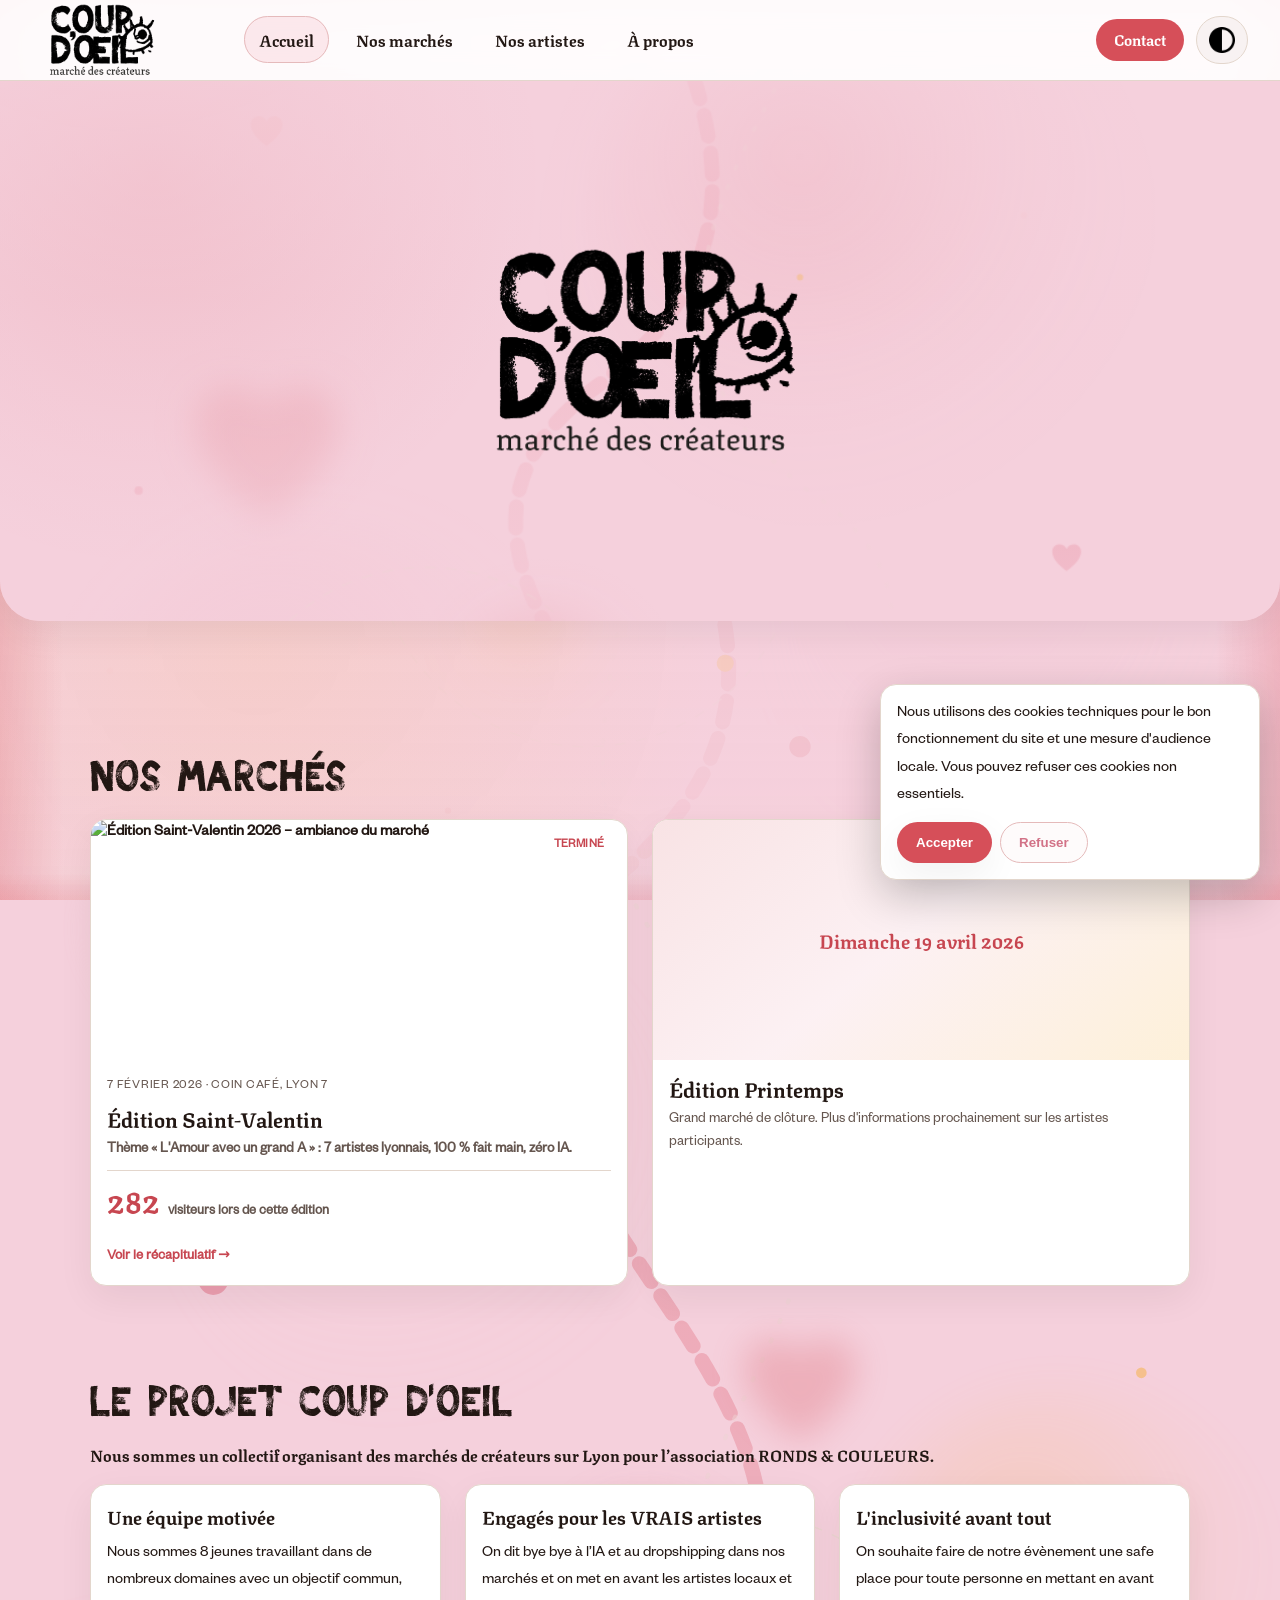
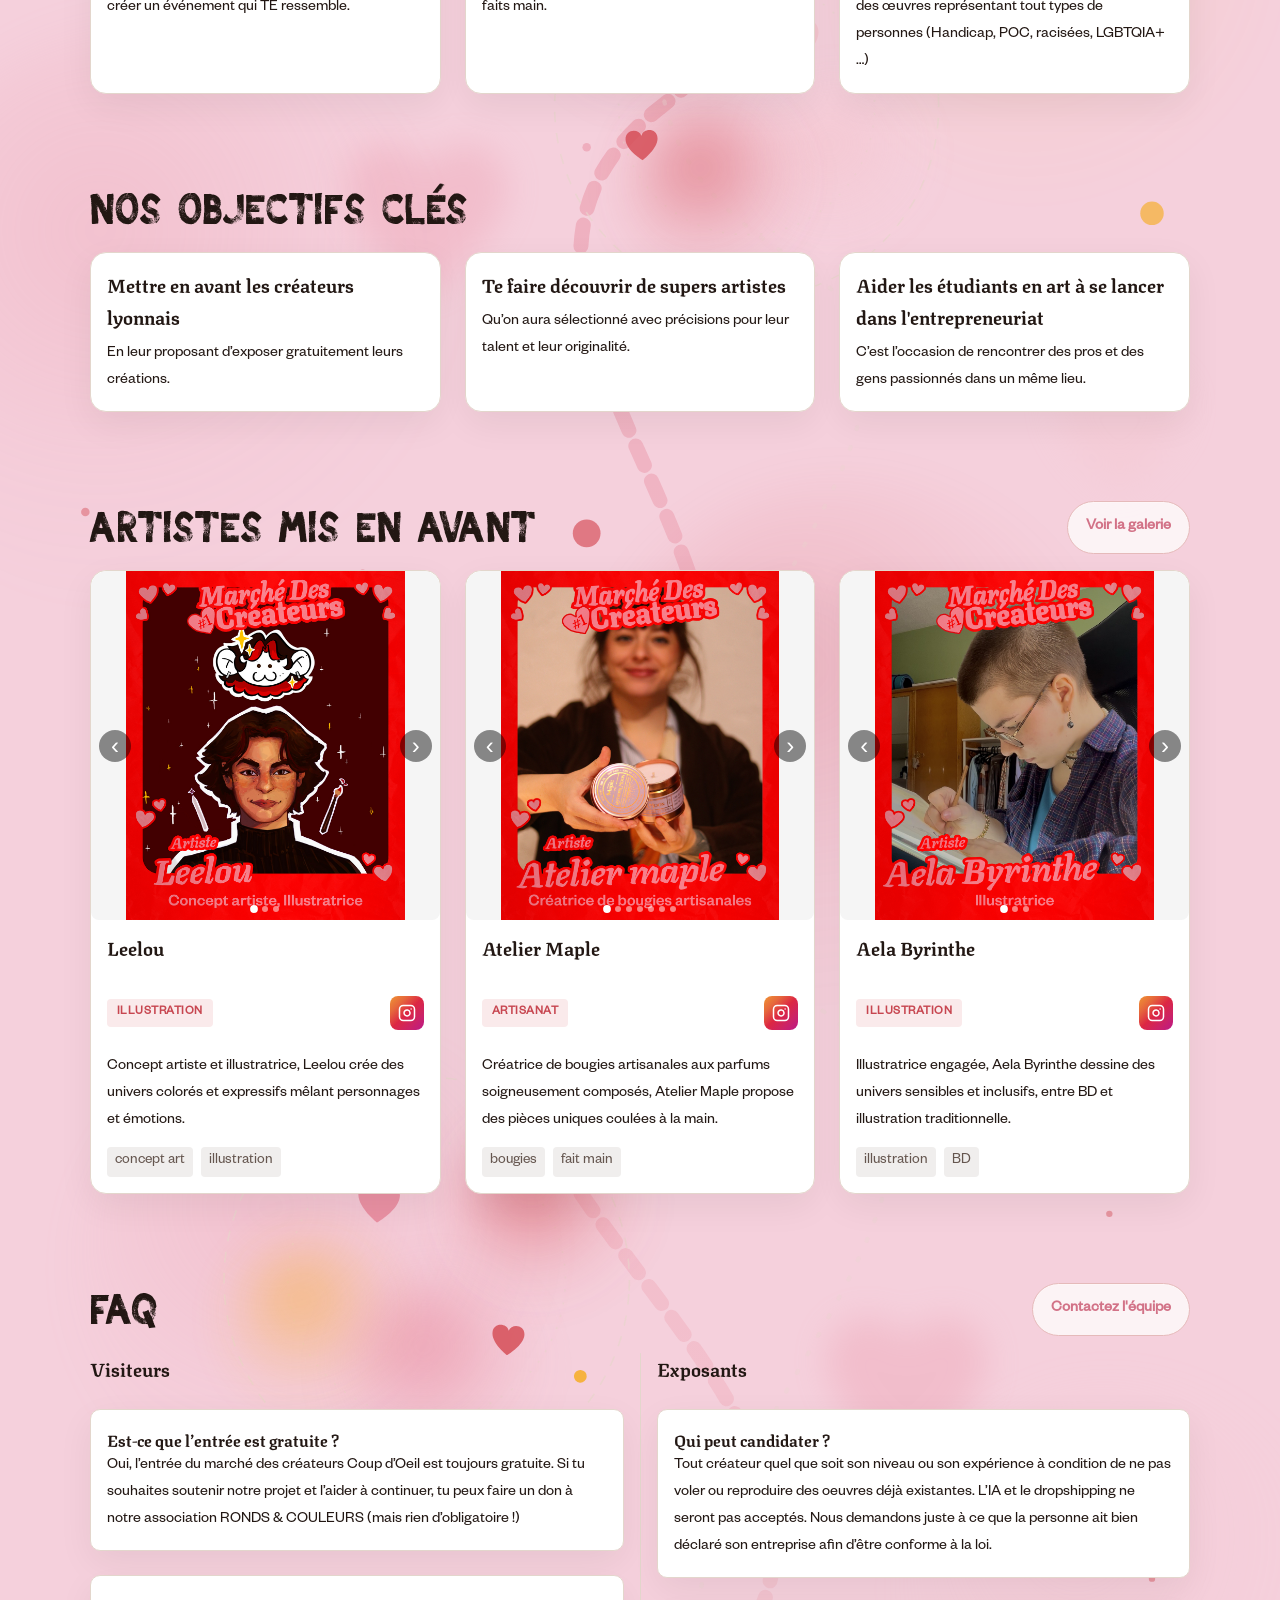
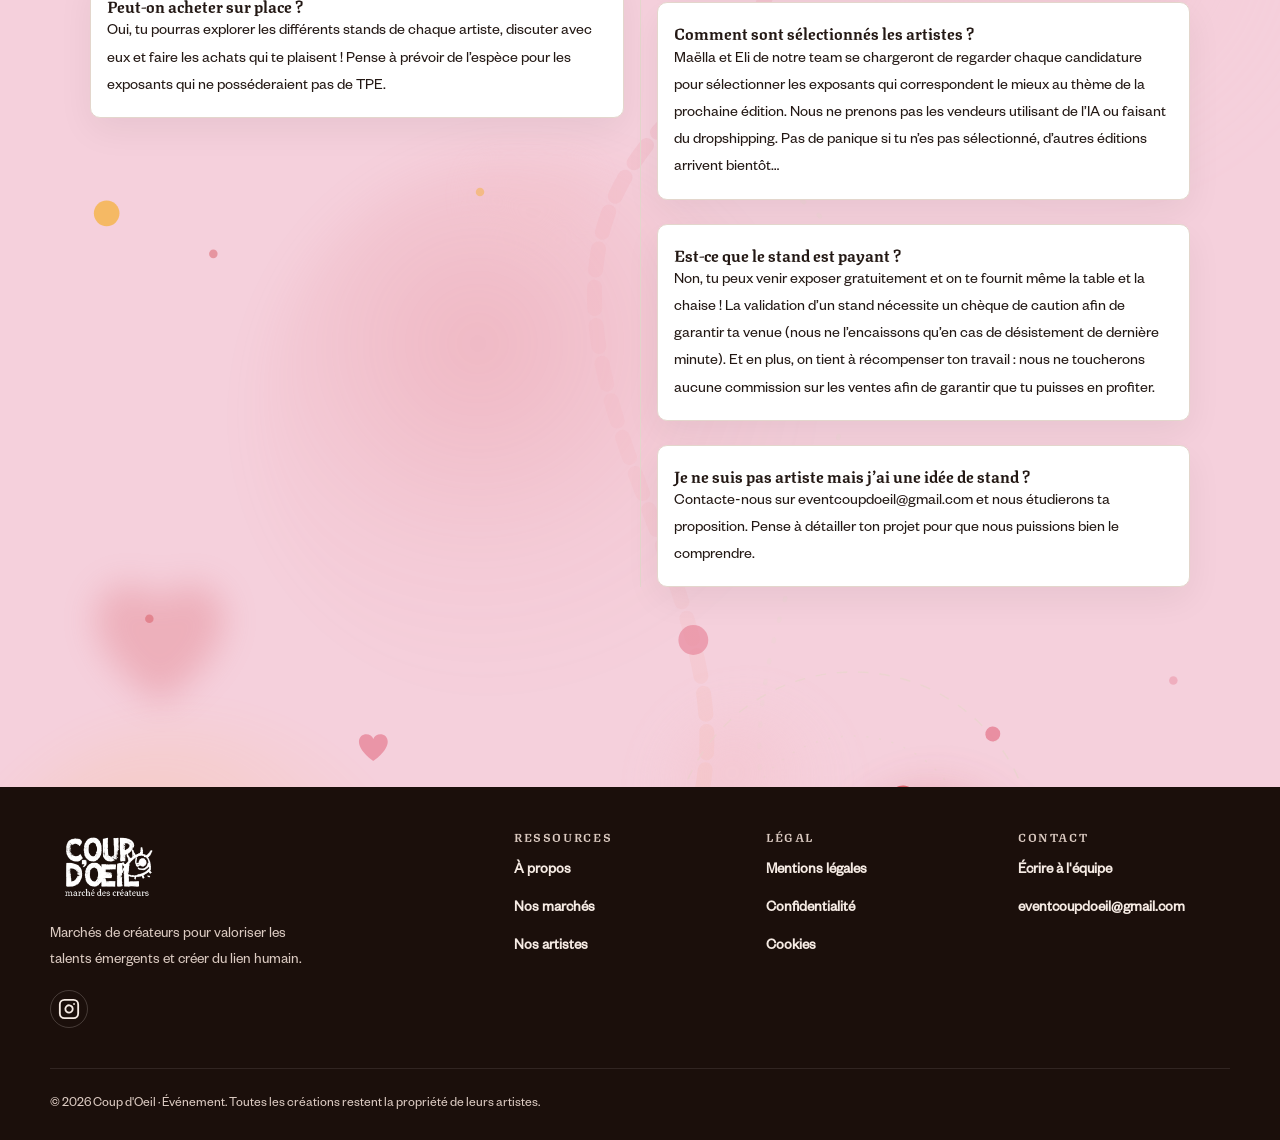
==== coupdoeil-site/index.html @ 7ea2c6db "Initial commit" ====
<!DOCTYPE html>
<html lang="fr" data-theme="light">
  <head>
    <meta charset="UTF-8" />
    <meta name="viewport" content="width=device-width, initial-scale=1.0" />
    <title>Coup d'Oeil – Marché de créateurs</title>
    <meta
      name="description"
      content="Coup d'Oeil valorise les artistes. Découvrez les éditions, inscrivez-vous et explorez la galerie des créateurs."
    />
    <meta property="og:title" content="Coup d'Oeil – Marché de créateurs" />
    <meta
      property="og:description"
      content="Marchés de créateurs, inscriptions artistes et visiteurs, répertoire des talents."
    />
    <link rel="preload" as="image" href="assets/img/banner/bg-joy-light.svg" />
    <link
      rel="preload"
      as="image"
      href="assets/img/banner/bg-joy-dark.svg"
      media="(prefers-color-scheme: dark)"
    />
    <link rel="stylesheet" href="assets/css/main.css" />
    <link rel="stylesheet" href="assets/css/forms.css" />
    <link rel="icon" href="assets/img/logo/FAVICON_COUP_OEIL-01.png" type="image/x-icon" />
  </head>
  <body>
    <header>
      <div class="navbar" role="navigation" aria-label="Navigation principale">
        <a class="logo" href="index.html">
          <img
            src="assets/img/logo/nobg_logo_light.png"
            alt="Logo Coup d'Oeil"
            class="logo-img logo-img--light"
            decoding="async"
          />
          <img
            src="assets/img/logo/nobg_logo_dark.png"
            alt=""
            class="logo-img logo-img--dark"
            aria-hidden="true"
            decoding="async"
          />
          <span class="sr-only">Coup d'Oeil</span>
        </a>
        <nav>
          <ul class="nav-links">
            <li><a data-page="index.html" href="index.html">Accueil</a></li>
            <li>
              <a data-page="pages/events.html" href="pages/events.html"
                >Nos marchés</a
              >
            </li>
            <li>
              <a data-page="pages/artists.html" href="pages/artists.html"
                >Nos artistes</a
              >
            </li>
            <li>
              <a data-page="pages/about.html" href="pages/about.html"
                >À propos</a
              >
            </li>
          </ul>
        </nav>
        <div class="nav-actions">
          <a class="nav-contact-btn" href="pages/contact.html">Contact</a>
          <button
            class="theme-toggle"
            type="button"
            data-theme-toggle
            aria-pressed="false"
            aria-label="Basculer le thème"
          >
            <img
              src="assets/img/logo/light_dark.png"
              alt=""
              class="theme-toggle__icon"
              aria-hidden="true"
              decoding="async"
            />
          </button>
        </div>
      </div>
    </header>
    <section
      class="hero-banner"
      data-hero-banner
      aria-label="Ambiance artisanale du marché Coup d'Oeil"
    >
      <div class="hero-banner__logo">
        <img
          src="assets/img/logo/nobg_logo_light.png"
          alt="Coup d'Oeil"
          class="logo-imgw logo-img--light"
          decoding="async"
        />
        <img
          src="assets/img/logo/nobg_logo_dark.png"
          alt=""
          class="logo-imgw logo-img--dark"
          aria-hidden="true"
          decoding="async"
        />
      </div>
    </section>
    <main id="contenu">
            <section class="section" id="editions">
        <div class="section-header">
          <h2>Nos Marchés</h2>
          <a class="btn" href="pages/events.html">Voir tous les marchés</a>
        </div>
        <div class="event-cards">
          <a class="event-card" href="pages/edition-printemps.html">
            <div class="event-card__img">
              <img src="assets/img/event/printemps/coupdoeuil-done-10.jpg" alt="Édition Saint-Valentin 2026 – ambiance du marché" loading="lazy" />
              <span class="badge">Terminé</span>
            </div>
            <div class="event-card__body">
              <p class="event-card__meta">7 février 2026 · Coin Café, Lyon 7</p>
              <h3>Édition Saint-Valentin</h3>
              <p>Thème « L'Amour avec un grand A » : 7 artistes lyonnais, 100&nbsp;% fait main, zéro IA.</p>
              <div class="event-card__stat">
                <strong>282</strong>
                <span>visiteurs lors de cette édition</span>
              </div>
              <span class="event-card__cta">Voir le récapitulatif →</span>
            </div>
          </a>
          <div class="event-card">
            <div class="event-card__placeholder">
              <span class="badge">À venir</span>
              <p class="event-card__placeholder-date">Dimanche 19 avril 2026</p>
            </div>
            <div class="event-card__body">

              <h3>Édition Printemps</h3>
              <p>Grand marché de clôture. Plus d'informations prochainement sur les artistes participants.</p>
            </div>
          </div>
        </div>
      </section>
      <section class="section" id="presentation">
        <div class="section-header">
          <h2>Le projet Coup d'Oeil</h2>
          <h4>Nous sommes un collectif organisant des marchés de créateurs sur Lyon pour l’association RONDS & COULEURS. </h4>
        </div>
        <div class="card-grid">
          <div class="card">
            <h3>Une équipe motivée</h3>
            <p>
              Nous sommes 8 jeunes travaillant dans de nombreux domaines avec un objectif commun, créer un événement qui TE ressemble.
            </p>
          </div>
          <div class="card">
            <h3>Engagés pour les VRAIS artistes</h3>
            <p>
              On dit bye bye à l’IA et au dropshipping dans nos marchés et on met en avant les artistes locaux et faits main.
            </p>
          </div>
          <div class="card">
            <h3>L'inclusivité avant tout</h3>
            <p>
              On souhaite faire de notre évènement une safe place pour toute personne en mettant en avant des œuvres représentant tout types de personnes (Handicap, POC, racisées, LGBTQIA+ …)
            </p>
          </div>
        </div>
      </section>
      <section class="section" id="objectifs">
        <div class="section-header">
          <h2>Nos objectifs clés</h2>
        </div>
        <div class="card-grid">
          <div class="card">
            <h3>Mettre en avant les créateurs lyonnais</h3>
            <p>
              En leur proposant d’exposer gratuitement leurs créations.
            </p>
          </div>
          <div class="card">
            <h3>Te faire découvrir de supers artistes</h3>
            <p>
              Qu’on aura sélectionné avec précisions pour leur talent et leur originalité.
            </p>
          </div>
          <div class="card">
            <h3>Aider les étudiants en art à se lancer dans l'entrepreneuriat</h3>
            <p>
              C’est l’occasion de rencontrer des pros et des gens passionnés dans un même lieu.
            </p>
          </div>
        </div>
      </section>
      <section class="section" id="artistes">
        <div class="section-header">
          <h2>Artistes mis en avant</h2>
            <a class="btn secondary" href="pages/artists.html">Voir la galerie</a>
          </div>
          <div class="card-grid" data-featured-artists>
          </div>
      </section>
      <section class="section" id="faq">
        <div class="section-header">
          <h2>FAQ</h2>
          <a href="pages/contact.html" class="btn secondary">Contactez l'équipe</a>
        </div>
        <div class="faq-stack">
          <div class="faq-block">
            <h3>Visiteurs</h3>
            <div class="faq-item">
              <h4>Est-ce que l’entrée est gratuite ?</h4>
              <p>Oui, l’entrée du marché des créateurs Coup d’Oeil est toujours gratuite. Si tu souhaites soutenir notre projet et l’aider à continuer, tu peux faire un don à notre association RONDS & COULEURS (mais rien d’obligatoire !)</p>
            </div>
            <div class="faq-item">
              <h4>Peut-on acheter sur place ?</h4>
              <p>Oui, tu pourras explorer les différents stands de chaque artiste, discuter avec eux et faire les achats qui te plaisent ! Pense à prévoir de l’espèce pour les exposants qui ne posséderaient pas de TPE.</p>
            </div>
          </div>
          <div class="faq-separator" role="presentation"></div>
          <div class="faq-block">
            <h3>Exposants</h3>
            <div class="faq-item">
              <h4>Qui peut candidater ?</h4>
              <p>Tout créateur quel que soit son niveau ou son expérience à condition de ne pas voler ou reproduire des oeuvres déjà existantes. L’IA et le dropshipping ne seront pas acceptés. Nous demandons juste à ce que la personne ait bien déclaré son entreprise afin d’être conforme à la loi.</p>
            </div>
            <div class="faq-item">
              <h4>Comment sont sélectionnés les artistes ?</h4>
              <p>Maëlla et Eli de notre team se chargeront de regarder chaque candidature pour sélectionner les exposants qui correspondent le mieux au thème de la prochaine édition. Nous ne prenons pas les vendeurs utilisant de l’IA ou faisant du dropshipping. Pas de panique si tu n’es pas sélectionné, d’autres éditions arrivent bientôt…</p>
            </div>
            <div class="faq-item">
              <h4>Est-ce que le stand est payant ?</h4>
              <p>Non, tu peux venir exposer gratuitement et on te fournit même la table et la chaise ! La validation d’un stand nécessite un chèque de caution afin de garantir ta venue (nous ne l’encaissons qu’en cas de désistement de dernière minute). Et en plus, on tient à récompenser ton travail : nous ne toucherons aucune commission sur les ventes afin de garantir que tu puisses en profiter.</p>
            </div>
            <div class="faq-item">
              <h4>Je ne suis pas artiste mais j’ai une idée de stand ?</h4>
              <p>Contacte-nous sur eventcoupdoeil@gmail.com et nous étudierons ta proposition. Pense à détailler ton projet pour que nous puissions bien le comprendre.</p>
            </div>
          </div>
        </div>
      </section>
      <!-- NEWSLETTER (MailerLite) — mis en commentaire, à réactiver quand prêt
      <section class="section newsletter">
        <div>
          <h2>Rester informé·e</h2>
          <p>
            Recevez les infos clés : appels à candidature, dates, ateliers,
            rencontres.
          </p>
        </div>
        <form data-newsletter data-endpoint="https://assets.mailerlite.com/jsonp/2108799/forms/179186229321925969/subscribe">
          <label for="newsletter-email">Email</label>
          <input type="email" id="newsletter-email" name="fields[email]" required />
          <input type="hidden" name="ml-submit" value="1" />
          <input type="hidden" name="anticsrf" value="true" />
          <button class="btn" type="submit">S'inscrire</button>
          <p data-status class="helper" aria-live="polite"></p>
        </form>
      </section>
      -->
    </main>
    <footer>
      <div class="footer-content">
        <div>
          <img src="assets/img/logo/nobg_logo_light.png" alt="Coup d'Oeil" class="footer-logo" />
          <p>
            Marchés de créateurs pour valoriser les talents émergents et créer
            du lien humain.
          </p>
          <div class="footer-social">
            <a href="https://www.instagram.com/coupdoeil_event/" target="_blank" rel="noopener" aria-label="Instagram de Coup d'Oeil" class="footer-social__link">
              <svg xmlns="http://www.w3.org/2000/svg" width="22" height="22" viewBox="0 0 24 24" fill="none" stroke="currentColor" stroke-width="2" stroke-linecap="round" stroke-linejoin="round" aria-hidden="true"><rect x="2" y="2" width="20" height="20" rx="5" ry="5"/><path d="M16 11.37A4 4 0 1 1 12.63 8 4 4 0 0 1 16 11.37z"/><line x1="17.5" y1="6.5" x2="17.51" y2="6.5"/></svg>
            </a>
          </div>
        </div>
        <div>
          <h4>Ressources</h4>
          <ul>
            <li><a href="pages/about.html">À propos</a></li>
            <li><a href="pages/events.html">Nos marchés</a></li>
            <li><a href="pages/artists.html">Nos artistes</a></li>
          </ul>
        </div>
        <div>
          <h4>Légal</h4>
          <ul>
            <li><a href="pages/legal.html">Mentions légales</a></li>
            <li><a href="pages/privacy.html">Confidentialité</a></li>
            <li><a href="pages/cookies.html">Cookies</a></li>
          </ul>
        </div>
        <div>
          <h4>Contact</h4>
          <ul>
            <li><a href="pages/contact.html">Écrire à l'équipe</a></li>
            <li>
              <a href="mailto:eventcoupdoeil@gmail.com"
                >eventcoupdoeil@gmail.com</a
              >
            </li>
          </ul>
        </div>
      </div>
      <div class="footer-bottom">
        © 2026 Coup d'Oeil · Événement. Toutes les créations restent la
        propriété de leurs artistes.
      </div>
    </footer>
    <div class="cookie-banner" role="dialog" aria-label="Bandeau cookies">
      <p>
        Nous utilisons des cookies techniques pour le bon fonctionnement du site
        et une mesure d'audience locale. Vous pouvez refuser ces cookies non
        essentiels.
      </p>
      <div class="cookie-actions">
        <button class="btn" data-action="accept">Accepter</button>
        <button class="btn secondary" data-action="deny">Refuser</button>
      </div>
    </div>
    <script src="assets/js/main.js"></script>
    <script src="assets/js/artists.js"></script>
  </body>
</html>
---- coupdoeil-site/assets/css/main.css ----
:root {
  color-scheme: light;

  /* Palette principale */
  --hue-primary: #d64f59;
  --hue-secondary: #e8879b;
  --hue-accent: #f6ae2d;
  --hue-contrast: #1fa387;

  /* Neutres et surfaces */
  --color-bg: #f5d0dc;
  --color-surface: #ffffff;
  --color-surface-muted: #f4ede5;
  --color-surface-glow: rgba(255, 255, 255, 0.24);
  --color-text: #221713;
  --color-muted: #65564f;
  --color-border: #e3d6cc;
  --color-on-primary: #ffffff;
  --color-banner-text: #fff7f0;
  --color-footer-bg: #1b0f0b;
  --color-footer-text: #f6ebe4;
  --color-footer-muted: #dccbc2;

  /* Couleurs principales dérivées */
  --color-primary: var(--hue-primary);
  --color-primary-strong: color-mix(in srgb, var(--hue-primary) 82%, #831f26);
  --color-secondary: var(--hue-secondary);
  --color-secondary-strong: color-mix(
    in srgb,
    var(--hue-secondary) 80%,
    #7a1f35
  );
  --color-accent: var(--hue-accent);
  --color-accent-strong: color-mix(in srgb, var(--hue-accent) 80%, #7a3c00);
  --color-contrast: var(--hue-contrast);

  /* États et feedback */
  --color-success: color-mix(in srgb, var(--color-contrast) 82%, #0d5d48);
  --color-success-bg: color-mix(
    in srgb,
    var(--color-contrast) 14%,
    var(--color-surface)
  );
  --color-success-border: color-mix(
    in srgb,
    var(--color-contrast) 36%,
    var(--color-surface)
  );
  --color-success-weak: color-mix(
    in srgb,
    var(--color-contrast) 8%,
    transparent
  );
  --color-error: #c53b3b;
  --color-error-bg: color-mix(
    in srgb,
    var(--color-error) 16%,
    var(--color-surface)
  );
  --color-alert: color-mix(
    in srgb,
    var(--color-accent) 18%,
    var(--color-surface)
  );
  --color-highlight: color-mix(
    in srgb,
    var(--color-primary) 12%,
    var(--color-surface)
  );

  /* Tons et dégradés */
  --tone-primary-soft: color-mix(
    in srgb,
    var(--color-primary) 16%,
    transparent
  );
  --tone-secondary-soft: color-mix(
    in srgb,
    var(--color-secondary) 16%,
    transparent
  );
  --tone-accent-soft: color-mix(in srgb, var(--color-accent) 20%, transparent);
  --panel-gradient: linear-gradient(
    140deg,
    color-mix(in srgb, var(--color-primary) 16%, var(--color-surface)) 0%,
    color-mix(in srgb, var(--color-secondary) 12%, var(--color-surface)) 48%,
    color-mix(in srgb, var(--color-accent) 18%, var(--color-surface)) 100%
  );
  --gradient-newsletter-start: color-mix(
    in srgb,
    var(--color-secondary) 22%,
    var(--color-surface)
  );
  --gradient-newsletter-end: color-mix(
    in srgb,
    var(--color-accent) 22%,
    var(--color-surface)
  );
  --focus-ring: 0 0 0 3px
    color-mix(in srgb, var(--color-primary) 28%, transparent);

  /* Effets */
  --glow-1: color-mix(in srgb, var(--color-primary) 12%, transparent);
  --glow-2: color-mix(in srgb, var(--color-secondary) 10%, transparent);
  --glow-3: color-mix(in srgb, var(--color-accent) 10%, transparent);
  --shadow-soft: 0 12px 36px rgba(0, 0, 0, 0.06);
  --shadow-strong: 0 18px 46px rgba(0, 0, 0, 0.12);
  --shadow-overlay: 0 16px 44px rgba(0, 0, 0, 0.22);

  /* Espacements et rayons */
  /* need adjustements for specific pages*/
  --radius-sm: 10px;
  --radius: 16px;
  --spacing-xs: 8px;
  --spacing-sm: 12px;
  --spacing: 16px;
  --spacing-lg: 24px;
  --spacing-xl: 40px;
  --max-width: 1180px;

  /* Typographie */
  --font-base: "founders-grotesk", "Founders Grotesk", system-ui,
    -apple-system, sans-serif;
  --font-heading: "texturina", system-ui, -apple-system, sans-serif;
  --font-title: "hand-written", system-ui, -apple-system, sans-serif;
  --text-sm: 0.95rem;
  --text-base: 1.05rem;
  --text-lg: 1.25rem;
  --hero-banner-image: url("../img/banner/bg-joy-light.svg");
}

@font-face {
	font-family: 'hand-written';
	src: url('../fonts/Hand_Drawn_Type_13.ttf') format('truetype');
}

@font-face {
	font-family: 'texturina';
	src: url('../fonts/Texturina-VariableFont.ttf') format('truetype');
}

@font-face {
  font-family: "founders-grotesk";
  src: url("../fonts/FoundersGrotesk-Regular.otf") format("opentype");
  font-weight: 400;
  font-style: normal;
  font-display: swap;
}

:root[data-theme="dark"] {
  color-scheme: dark;
  --color-bg: #0f0c0a;
  --color-surface: #18110f;
  --color-surface-muted: #211712;
  --color-text: #f8ede4;
  --color-muted: #c5b2a7;
  --color-border: #2e231e;
  --color-footer-bg: #0b0604;
  --color-footer-text: #f8ede4;
  --color-footer-muted: #c5b2a7;
  --color-surface-glow: color-mix(
    in srgb,
    var(--color-surface) 70%,
    var(--color-on-primary)
  );
  --gradient-newsletter-start: color-mix(
    in srgb,
    var(--color-secondary) 26%,
    var(--color-surface)
  );
  --gradient-newsletter-end: color-mix(
    in srgb,
    var(--color-primary) 22%,
    var(--color-surface)
  );
  --glow-1: color-mix(in srgb, var(--color-primary) 8%, transparent);
  --glow-2: color-mix(in srgb, var(--color-secondary) 6%, transparent);
  --glow-3: color-mix(in srgb, var(--color-accent) 6%, transparent);
  --shadow-soft: 0 12px 36px rgba(0, 0, 0, 0.36);
  --shadow-strong: 0 18px 46px rgba(0, 0, 0, 0.48);
  --color-alert: color-mix(
    in srgb,
    var(--color-accent) 22%,
    var(--color-surface)
  );
  --color-highlight: color-mix(
    in srgb,
    var(--color-primary) 16%,
    var(--color-surface)
  );
  --color-success-bg: color-mix(
    in srgb,
    var(--color-success) 14%,
    var(--color-surface)
  );
  --color-success-border: color-mix(
    in srgb,
    var(--color-success) 40%,
    var(--color-surface)
  );
  --color-error-bg: color-mix(
    in srgb,
    var(--color-error) 14%,
    var(--color-surface)
  );
  --color-success-weak: color-mix(
    in srgb,
    var(--color-success) 12%,
    transparent
  );
  --hero-banner-image: url("../img/banner/bg-joy-dark.svg");
}

* {
  box-sizing: border-box;
  margin: 0;
  padding: 0;
}

html {
  scroll-behavior: smooth;
}

body {
  font-family: var(--font-base);
  color: var(--color-text);
  line-height: 1.7;
  min-height: 100vh;
  text-rendering: optimizeLegibility;
  -webkit-font-smoothing: antialiased;
  -moz-osx-font-smoothing: grayscale;
  background: var(--color-bg);
  background-image: var(--hero-banner-image);
  background-repeat: repeat-y;
  background-size: 100% auto;
  background-position: center top;
}

body::after {
  content: "";
  position: fixed;
  inset: 0;
  background: radial-gradient(circle at 18% 12%, var(--glow-1), transparent 30%),
    radial-gradient(circle at 78% 20%, var(--glow-2), transparent 32%),
    radial-gradient(circle at 20% 72%, var(--glow-3), transparent 38%),
    linear-gradient(to right,
      color-mix(in srgb, var(--color-primary) 22%, transparent) 0%,
      transparent 5%,
      transparent 95%,
      color-mix(in srgb, var(--color-primary) 22%, transparent) 100%
    ),
    linear-gradient(to bottom,
      color-mix(in srgb, var(--color-primary) 18%, transparent) 0%,
      transparent 3%,
      transparent 97%,
      color-mix(in srgb, var(--color-primary) 18%, transparent) 100%
    ),
    linear-gradient(
      180deg,
      color-mix(in srgb, var(--color-bg) 68%, transparent) 0%,
      color-mix(in srgb, var(--color-bg) 88%, transparent) 100%
    );
  z-index: -1;
}

img {
  display: block;
  max-width: 100%;
  border-radius: calc(var(--radius-sm) - 2px);
}

h1, h2 {
  font-family: var(--font-title);
}

h3,
h4 {
  font-family: var(--font-heading);
}

a {
  color: var(--color-primary);
  text-decoration: none;
  font-weight: 600;
  transition: color 0.2s ease, opacity 0.2s ease;
}

a:hover {
  opacity: 0.85;
}

.muted {
  color: var(--color-muted);
}

button:focus-visible,
a:focus-visible,
input:focus-visible,
select:focus-visible,
textarea:focus-visible {
  outline: 2px solid var(--color-primary);
  outline-offset: 2px;
  border-radius: var(--radius-sm);
}

header {
  position: sticky;
  top: 0;
  z-index: 50;
  background: color-mix(in srgb, var(--color-surface) 92%, transparent);
  backdrop-filter: blur(12px);
  border-bottom: 1px solid var(--color-border);
  transition: background 0.3s ease, border-color 0.3s ease;
  padding: 0 clamp(12px, 3vw, 32px);
}

:root[data-theme="dark"] header {
  background: color-mix(in srgb, var(--color-surface) 88%, transparent);
}

.banner {
  background: linear-gradient(
    90deg,
    var(--color-primary) 0%,
    var(--color-primary-strong) 100%
  );
  color: var(--color-banner-text);
  padding: var(--spacing-xs) var(--spacing);
  text-align: center;
  font-weight: 700;
  letter-spacing: 0.1em;
}

.navbar {
  width: 100%;
  max-width: none;
  margin: 0;
  padding: var(--spacing) 0;
  display: flex;
  align-items: center;
  gap: var(--spacing);
}

.logo {
  display: inline-flex;
  align-items: center;
  font-weight: 800;
  font-size: 1.3rem;
  letter-spacing: 0.6px;
  color: var(--color-primary);
  font-family: var(--font-base);
  text-decoration: none;
  margin-right: clamp(3vw, 10vw, 20vw);
}

.logo-img {
  display: block;
  height: 48px;
  width: auto;
  object-fit: contain;
  transform: scale(2);
  transform-origin: left center;
}

.logo-imgw {
  display: block;
  height: 48px;
  width: auto;
  object-fit: contain;
  transform: scale(2.5);
  transform-origin: center center;
  margin: 0 auto;
  border-radius: 0;
}

.logo-img--dark {
  display: none;
}

:root[data-theme="dark"] .logo-img--light {
  display: none;
}

:root[data-theme="dark"] .logo-img--dark {
  display: block;
}

nav {
  flex: 1;
}

.nav-actions {
  display: flex;
  align-items: center;
  gap: var(--spacing-sm);
}

.nav-contact-btn {
  display: inline-flex;
  align-items: center;
  padding: 8px 18px;
  border-radius: 999px;
  background: var(--color-primary);
  color: #fff;
  font-family: var(--font-heading);
  font-weight: 700;
  font-size: var(--text-sm);
  text-decoration: none;
  white-space: nowrap;
  transition: opacity 0.2s ease, transform 0.2s ease;
}

.nav-contact-btn:hover {
  opacity: 0.85;
  transform: translateY(-1px);
}

.nav-links {
  font-family: var(--font-heading);
  padding: 0;
  list-style: none;
  display: flex;
  flex-wrap: wrap;
  gap: var(--spacing-sm);
}

.nav-links a {
  padding: 10px 14px;
  border-radius: 999px;
  color: var(--color-text);
  font-weight: 700;
  background: transparent;
  border: 1px solid transparent;
  transition: background 0.2s ease, color 0.2s ease, border-color 0.2s ease;
}

.nav-links a.active,
.nav-links a:hover,
.nav-links a:focus-visible {
  background: var(--tone-secondary-soft);
  border-color: color-mix(
    in srgb,
    var(--color-secondary) 35%,
    var(--color-border)
  );
}

.theme-toggle {
  display: inline-flex;
  align-items: center;
  justify-content: center;
  padding: 10px 12px;
  border-radius: 999px;
  border: 1px solid var(--color-border);
  background: color-mix(in srgb, #f5eded 75%, var(--color-surface));
  color: var(--color-text);
  cursor: pointer;
  transition: background 0.2s ease, transform 0.2s ease, border-color 0.2s ease;
}

:root[data-theme="dark"] .theme-toggle {
  background: color-mix(in srgb, #f5eded 55%, var(--color-surface));
}

.theme-toggle__icon {
  width: 26px;
  height: 26px;
  display: block;
}

.theme-toggle:hover,
.theme-toggle:focus-visible {
  background: color-mix(in srgb, #f5eded 85%, var(--color-surface));
  transform: translateY(-1px);
}

.btn {
  display: inline-flex;
  align-items: center;
  justify-content: center;
  gap: var(--spacing-xs);
  padding: 12px 18px;
  border-radius: 999px;
  border: 1px solid transparent;
  background: var(--color-primary);
  color: var(--color-on-primary);
  font-weight: 800;
  cursor: pointer;
  box-shadow: var(--shadow-soft);
  transition: transform 0.3s cubic-bezier(0.4, 0, 0.2, 1),
              box-shadow 0.3s cubic-bezier(0.4, 0, 0.2, 1),
              background 0.3s ease,
              border-color 0.3s ease;
}

.btn.secondary {
  background: color-mix(
    in srgb,
    var(--color-surface) 78%,
    var(--tone-secondary-soft)
  );
  color: var(--color-secondary-strong);
  border-color: color-mix(
    in srgb,
    var(--color-secondary) 36%,
    var(--color-border)
  );
  box-shadow: inset 0 1px 0 var(--color-surface-glow);
}

.btn:hover,
.btn:focus-visible {
  transform: translateY(-3px);
  box-shadow: var(--shadow-strong);
  background: var(--color-primary-strong);
}

.btn:active {
  transform: translateY(-1px);
  box-shadow: var(--shadow-soft);
}

.btn.secondary:hover,
.btn.secondary:focus-visible {
  background: var(--color-surface-muted);
  transform: translateY(-3px);
}

.btn.secondary:active {
  transform: translateY(-1px);
}

main {
  max-width: var(--max-width);
  margin: 0 auto;
  padding: var(--spacing-lg) var(--spacing) 96px;
}

.hero-banner {
  --hero-opacity: 1;
  position: relative;
  min-height: clamp(540px, 55vh, 920px);
  width: 100%;
  margin: 0 0 var(--spacing-xl);
  border-radius: 0 0 clamp(var(--radius-sm), 4vw, 40px) clamp(var(--radius-sm), 4vw, 40px);
  overflow: hidden;
  box-shadow: var(--shadow-soft);
  background-image: var(--hero-banner-image);
  background-size: cover;
  background-position: center;
  background-repeat: no-repeat;
  background-attachment: fixed;
  display: grid;
  place-items: center;
  color: var(--color-on-primary);
  animation: fadeIn 0.6s ease-out;
}

@keyframes fadeIn {
  from {
    opacity: 0;
    transform: translateY(20px);
  }
  to {
    opacity: 1;
    transform: translateY(0);
  }
}

.hero-banner::after {
  content: "";
  position: absolute;
  inset: 0;
  background: linear-gradient(
      180deg,
      color-mix(in srgb, var(--color-bg) 70%, transparent) 0%,
      color-mix(in srgb, var(--color-bg) 30%, transparent) 40%,
      color-mix(in srgb, var(--color-bg) 70%, transparent) 100%
    ),
    radial-gradient(
      circle at 12% 18%,
      color-mix(in srgb, var(--color-primary) 18%, transparent),
      transparent 32%
    );
  opacity: var(--hero-opacity);
  pointer-events: none;
}

.hero-banner__logo {
  position: relative;
  z-index: 1;
  display: inline-flex;
  align-items: center;
  justify-content: center;
  padding: clamp(var(--spacing-lg), 4vw, 48px);
}

.hero-banner__logo img {
  height: 110px;
  width: auto;
  display: block;
}

.hero-banner__logo .logo-img--dark {
  display: none;
}

:root[data-theme="dark"] .hero-banner__logo .logo-img--light {
  display: none;
}

:root[data-theme="dark"] .hero-banner__logo .logo-img--dark {
  display: block;
}

.hero-banner__logo h1 {
  color: var(--color-on-primary);
}

.hero-banner__logo p {
  color: color-mix(in srgb, var(--color-on-primary) 80%, var(--color-muted));
}

.hero {
  display: grid;
  grid-template-columns: repeat(auto-fit, minmax(280px, 1fr));
  gap: var(--spacing-lg);
  align-items: center;
  padding: var(--spacing-lg);
  background: var(--panel-gradient);
  border-radius: var(--radius);
  border: 1px solid
    color-mix(in srgb, var(--color-secondary) 24%, var(--color-border));
  box-shadow: var(--shadow-soft);
}

.hero h1 {
  font-family: var(--font-title);
  font-size: clamp(2.2rem, 4vw, 3rem);
  margin-bottom: var(--spacing-sm);
  line-height: 1.15;
}

.hero p {
  margin-bottom: var(--spacing);
  color: var(--color-muted);
}

.hero-events .tags {
  margin-top: var(--spacing-sm);
}

/* Hero events banner carousel */
.hero-events-banner {
  position: relative;
  height: clamp(380px, 65vh, 680px);
  border-radius: var(--radius);
  overflow: hidden;
  background: var(--color-surface-muted);
  box-shadow: var(--shadow-strong);
}

.hero-carousel-track {
  position: absolute;
  top: 0;
  left: 0;
  right: 0;
  height: 100%;
  display: flex;
  transition: transform 0.6s cubic-bezier(0.4, 0, 0.2, 1);
  will-change: transform;
}

.hero-carousel-slide {
  flex: 0 0 100%;
  height: 100%;
  backface-visibility: hidden;
}

.hero-carousel-slide img {
  width: 100%;
  height: 100%;
  object-fit: cover;
  object-position: center;
  border-radius: 0;
  display: block;
}

.hero-carousel-overlay {
  position: absolute;
  inset: 0;
  background: linear-gradient(
    to right,
    rgba(0, 0, 0, 0.72) 0%,
    rgba(0, 0, 0, 0.42) 48%,
    rgba(0, 0, 0, 0.12) 100%
  );
  pointer-events: none;
}

.hero-carousel-content {
  position: absolute;
  left: clamp(var(--spacing-lg), 5vw, 56px);
  bottom: clamp(var(--spacing-xl), 7vh, 80px);
  max-width: min(540px, 58%);
  color: #fff;
  z-index: 2;
}

.hero-carousel-label {
  font-family: var(--font-heading);
  font-size: var(--text-sm);
  font-weight: 600;
  letter-spacing: 0.08em;
  text-transform: uppercase;
  color: rgba(255, 255, 255, 0.72);
  margin-bottom: var(--spacing-xs);
}

.hero-carousel-content h1 {
  font-family: var(--font-title);
  font-size: clamp(2.4rem, 5vw, 3.6rem);
  line-height: 1.1;
  color: #fff;
  margin-bottom: var(--spacing-sm);
}

.hero-carousel-desc {
  font-size: var(--text-base);
  color: rgba(255, 255, 255, 0.82);
  margin-bottom: var(--spacing-lg);
  line-height: 1.6;
}

.hero-events-banner .carousel-btn {
  width: 44px;
  height: 44px;
  font-size: 1.8rem;
}

.hero-events-banner .carousel-dots {
  bottom: 16px;
  right: clamp(16px, 3vw, 32px);
  left: auto;
  transform: none;
}

@media (max-width: 640px) {
  .hero-carousel-content {
    left: var(--spacing);
    bottom: clamp(64px, 10vh, 96px);
    max-width: calc(100% - var(--spacing) * 2);
  }
}

.hero-points {
  margin: var(--spacing-sm) 0 0;
  padding-left: 18px;
  color: var(--color-text);
  line-height: 1.5;
}

.hero-actions {
  display: flex;
  flex-wrap: wrap;
  gap: var(--spacing-sm);
}

.hero-visual {
  background: color-mix(
    in srgb,
    var(--color-surface) 86%,
    var(--tone-accent-soft)
  );
  border-radius: var(--radius-sm);
  padding: var(--spacing);
  border: 1px solid
    color-mix(in srgb, var(--color-accent) 22%, var(--color-border));
  box-shadow: inset 0 1px 0 var(--color-surface-glow);
}

.hero-visual ul {
  padding-left: 18px;
  color: var(--color-muted);
  line-height: 1.6;
}

.event-page {
  display: grid;
  gap: clamp(var(--spacing-lg), 4vw, var(--spacing-xl));
}

.event-intro {
  position: relative;
  display: grid;
  grid-template-columns: repeat(auto-fit, minmax(280px, 1fr));
  gap: clamp(var(--spacing), 4vw, var(--spacing-xl));
  padding: clamp(var(--spacing-lg), 4vw, 56px);
  background: var(--color-surface);
  border-radius: calc(var(--radius) + 6px);
  border: 1px solid
    color-mix(in srgb, var(--color-primary) 22%, var(--color-border));
  box-shadow: var(--shadow-soft);
  overflow: hidden;
}

.event-intro::before {
  content: "";
  position: absolute;
  inset: 0;
  background: radial-gradient(
      circle at 12% 18%,
      color-mix(in srgb, var(--color-secondary) 18%, transparent),
      transparent 48%
    ),
    radial-gradient(
      circle at 86% 18%,
      color-mix(in srgb, var(--color-accent) 18%, transparent),
      transparent 48%
    ),
    linear-gradient(
      140deg,
      color-mix(in srgb, var(--color-primary) 8%, transparent),
      transparent 60%
    );
  opacity: 0.85;
  pointer-events: none;
}

.event-intro > * {
  position: relative;
  z-index: 1;
}

.event-kicker {
  display: inline-flex;
  align-items: center;
  gap: var(--spacing-xs);
  font-size: 0.78rem;
  font-weight: 800;
  letter-spacing: 0.18em;
  text-transform: uppercase;
  color: var(--color-secondary-strong);
}

.event-intro h1 {
  font-family: var(--font-title);
  font-size: clamp(2.4rem, 4.8vw, 3.6rem);
  line-height: 1.05;
  margin: var(--spacing-sm) 0;
}

.event-lead {
  font-size: var(--text-lg);
  font-weight: 600;
  color: var(--color-text);
}

.event-manifesto {
  margin-top: var(--spacing);
  display: grid;
  gap: var(--spacing-sm);
  padding: var(--spacing);
  background: color-mix(
    in srgb,
    var(--color-surface) 78%,
    var(--tone-secondary-soft)
  );
  border-radius: var(--radius);
  border: 1px solid
    color-mix(in srgb, var(--color-secondary) 22%, var(--color-border));
  color: var(--color-muted);
}

.event-values {
  list-style: none;
  margin: 0;
  padding: 0;
  display: grid;
  gap: var(--spacing-xs);
}

.event-values li {
  display: grid;
  grid-template-columns: 96px 1fr;
  gap: var(--spacing-sm);
  padding: 10px 12px;
  background: var(--color-surface);
  border-radius: var(--radius-sm);
  border: 1px solid var(--color-border);
  color: var(--color-text);
}

.event-value__label {
  font-weight: 800;
  color: var(--color-primary-strong);
}

.event-actions {
  display: flex;
  flex-wrap: wrap;
  gap: var(--spacing-sm);
  margin-top: var(--spacing);
}

.event-intro__media {
  display: grid;
  gap: var(--spacing);
  align-content: start;
}

.event-placeholder {
  display: grid;
  place-items: center;
  text-align: center;
  padding: var(--spacing);
  border-radius: var(--radius);
  border: 1.5px dashed
    color-mix(in srgb, var(--color-secondary) 35%, var(--color-border));
  background: linear-gradient(
    135deg,
    color-mix(in srgb, var(--color-secondary) 8%, var(--color-surface)) 0%,
    color-mix(in srgb, var(--color-accent) 10%, var(--color-surface)) 100%
  );
  color: var(--color-muted);
  text-transform: uppercase;
  font-weight: 800;
  letter-spacing: 0.16em;
  font-size: 0.72rem;
  transition: border-color 0.3s ease, transform 0.2s ease;
}

.event-placeholder:hover {
  border-color: var(--color-primary);
  transform: scale(1.01);
}

.event-placeholder span {
  display: block;
}

.event-placeholder__note {
  margin-top: 4px;
  font-size: 0.7rem;
  letter-spacing: 0.2em;
}

.event-placeholder--hero {
  min-height: clamp(240px, 32vw, 360px);
}

.event-placeholder--venue {
  min-height: 200px;
}

.event-info-card {
  background: var(--color-surface);
  border: 1px solid var(--color-border);
  border-radius: var(--radius);
  padding: var(--spacing);
  box-shadow: var(--shadow-soft);
  display: grid;
  gap: var(--spacing-sm);
}

.event-info-title {
  font-weight: 700;
  text-transform: uppercase;
  letter-spacing: 0.12em;
  font-size: 0.78rem;
  color: var(--color-muted);
}

.event-meta {
  margin: 0;
  display: grid;
  gap: var(--spacing-xs);
}

.event-meta div {
  display: grid;
  grid-template-columns: 90px 1fr;
  gap: var(--spacing-sm);
  padding: 8px 10px;
  border-radius: var(--radius-sm);
  background: var(--color-surface-muted);
  border: 1px solid var(--color-border);
}

.event-meta dt {
  font-weight: 700;
  color: var(--color-text);
}

.event-meta dd {
  margin: 0;
  color: var(--color-muted);
}

.event-section {
  padding: clamp(var(--spacing-lg), 3vw, var(--spacing-xl));
  background: linear-gradient(
    135deg,
    color-mix(in srgb, var(--color-primary) 6%, var(--color-surface)) 0%,
    var(--color-surface) 100%
  );
  border: 1px solid var(--color-border);
  border-radius: var(--radius);
  box-shadow: var(--shadow-soft);
  display: grid;
  gap: var(--spacing);
}

.event-section__head h2 {
  margin: 0;
  font-family: var(--font-title);
  font-size: clamp(1.6rem, 3vw, 2.2rem);
}

.event-section__head p {
  margin-top: 6px;
  color: var(--color-muted);
  max-width: 720px;
}

.event-venue {
  display: grid;
  grid-template-columns: repeat(auto-fit, minmax(240px, 1fr));
  gap: var(--spacing);
  align-items: start;
}

.event-venue__photos {
  display: grid;
  gap: var(--spacing-sm);
}

.event-venue__map {
  background: var(--color-surface-muted);
  border: 1px solid var(--color-border);
  border-radius: var(--radius);
  padding: var(--spacing);
  display: grid;
  gap: var(--spacing-sm);
}

.event-venue__note {
  background: color-mix(
    in srgb,
    var(--color-accent) 12%,
    var(--color-surface)
  );
  border-radius: var(--radius-sm);
  padding: 10px 12px;
}

.event-artists {
  display: grid;
  grid-template-columns: repeat(auto-fit, minmax(210px, 1fr));
  gap: var(--spacing);
}

.event-artist {
  background: var(--color-surface);
  border: 1px solid var(--color-border);
  border-radius: var(--radius);
  box-shadow: var(--shadow-soft);
  display: grid;
  gap: var(--spacing-sm);
  padding: var(--spacing);
}

.event-artist__avatar {
  border-radius: var(--radius-sm);
  min-height: 160px;
}

.event-artist__body {
  display: grid;
  gap: var(--spacing-xs);
}

.event-artist__body h3 {
  margin: 0;
}

.event-artist__role {
  font-weight: 700;
  color: var(--color-primary-strong);
}

.event-artist__tags {
  display: flex;
  flex-wrap: wrap;
  gap: 6px;
}

.sr-only {
  position: absolute;
  width: 1px;
  height: 1px;
  padding: 0;
  margin: -1px;
  overflow: hidden;
  clip: rect(0, 0, 0, 0);
  white-space: nowrap;
  border: 0;
}

.section {
  margin: var(--spacing-xl) 0;
  padding: var(--spacing-lg);
  animation: slideUp 0.5s ease-out;
}

@keyframes slideUp {
  from {
    opacity: 0;
    transform: translateY(30px);
  }
  to {
    opacity: 1;
    transform: translateY(0);
  }
}

.section.section-wide {
  max-width: var(--max-width);
  width: 100%;
  margin-left: auto;
  margin-right: auto;
}

.section-wide {
  width: 100%;
  max-width: calc(var(--max-width) + 80px);
  margin-left: auto;
  margin-right: auto;
  padding: calc(var(--spacing-lg) + var(--spacing));
}

.timeline-plain {
  margin: var(--spacing-xl) 0;
  padding: 0;
  background: none;
  border: none;
  box-shadow: none;
}

.timeline-plain .section-header {
  max-width: var(--max-width);
  margin: 0 auto var(--spacing);
  padding: 0;
  justify-content: center;
  text-align: center;
}

.timeline-plain .timeline {
  max-width: min(1400px, 100%);
  margin: 0 auto;
}

.section-header {
  display: flex;
  justify-content: space-between;
  align-items: center;
  gap: var(--spacing-sm);
  flex-wrap: wrap;
  margin-bottom: var(--spacing);
}

.section h2 {
  margin: 0;
  font-size: clamp(1.5rem, 3vw, 2rem);
  font-family: var(--font-title);
}

.section-subtitle {
  margin: 6px 0 0;
  color: var(--color-muted);
  max-width: 720px;
  line-height: 1.5;
}

.card-grid {
  display: grid;
  grid-template-columns: repeat(auto-fit, minmax(280px, 1fr));
  gap: var(--spacing-lg);
}

.card {
  background: var(--color-surface);
  border: 1px solid var(--color-border);
  border-radius: var(--radius);
  padding: var(--spacing);
  box-shadow: var(--shadow-soft);
  transition: border-color 0.3s ease;
}

.card:hover,
.card:focus-within {
  border-color: var(--color-primary);
}

.card a {
  position: relative;
}

.card a::after {
  content: '';
  position: absolute;
  left: 0;
  bottom: -2px;
  width: 0;
  height: 2px;
  background: var(--color-primary);
  transition: width 0.3s ease;
}

.card a:hover::after {
  width: 100%;
}

.card h3 {
  margin-bottom: var(--spacing-xs);
  font-family: var(--font-heading);
}

.timeline {
  position: relative;
  display: flex;
  gap: var(--spacing);
  align-items: flex-start;
  padding-top: calc(var(--spacing-lg) + var(--spacing));
}

.timeline::before {
  content: "";
  position: absolute;
  top: 26px;
  left: 0;
  right: 0;
  height: 3px;
  background: linear-gradient(
    90deg,
    color-mix(in srgb, var(--color-primary) 70%, var(--color-border)) 0%,
    color-mix(in srgb, var(--color-secondary) 70%, var(--color-border)) 100%
  );
  border-radius: 999px;
  opacity: 0.9;
}

.timeline .step {
  position: relative;
  flex: 1 1 min(300px, 100%);
  min-width: 240px;
  padding-top: var(--spacing);
}

.timeline .step ul {
  padding-left: 18px;
  color: var(--color-muted);
}

.timeline .step::before {
  content: "";
  position: absolute;
  top: -26px;
  left: 50%;
  transform: translateX(-50%);
  width: 18px;
  height: 18px;
  border-radius: 50%;
  background: var(--color-primary);
  border: 2px solid var(--color-surface);
  box-shadow: 0 0 0 6px color-mix(in srgb, var(--color-primary) 18%, var(--color-surface));
  transition: transform 0.3s ease, box-shadow 0.3s ease;
}

.timeline .step:hover::before {
  transform: translateX(-50%) scale(1.15);
  box-shadow: 0 0 0 8px color-mix(in srgb, var(--color-primary) 22%, var(--color-surface));
}

.timeline .step h3 {
  margin-bottom: var(--spacing-xs);
}

a.card {
  display: block;
  color: inherit;
  text-decoration: none;
}

.timeline.timeline--vert {
  display: flex;
  flex-direction: column;
  gap: var(--spacing-xl);
  position: relative;
  max-width: 1000px;
  margin: 0 auto;
  padding: 0;
}

.timeline.timeline--vert::before {
  content: '';
  position: absolute;
  left: 50%;
  transform: translateX(-50%);
  top: 12px;
  bottom: 12px;
  width: 3px;
  right: auto;
  height: auto;
  background: linear-gradient(
    180deg,
    color-mix(in srgb, var(--color-primary) 70%, var(--color-border)) 0%,
    color-mix(in srgb, var(--color-secondary) 70%, var(--color-border)) 100%
  );
  border-radius: 999px;
  opacity: 0.9;
}

.timeline.timeline--vert .step {
  position: relative;
  min-width: auto;
  flex: none;
  background: none;
  border: none;
  box-shadow: none;
  border-radius: 0;
  padding: 0;
}

.timeline.timeline--vert .step:nth-child(odd) {
  padding-right: calc(50% + 32px);
  text-align: right;
}

.timeline.timeline--vert .step:nth-child(even) {
  padding-left: calc(50% + 32px);
  text-align: left;
}

.timeline.timeline--vert .step::before {
  left: 50%;
  transform: translateX(-50%);
  top: 4px;
  width: 18px;
  height: 18px;
}

.timeline.timeline--vert .step:hover::before {
  transform: translateX(-50%) scale(1.15);
}

.timeline.timeline--vert .step h3 {
  margin-bottom: var(--spacing-xs);
}

.timeline.timeline--vert .step ul {
  padding-left: 18px;
  color: var(--color-muted);
}

.timeline.timeline--vert .step:nth-child(odd) ul {
  display: inline-block;
  text-align: left;
}

.step-img {
  margin-top: var(--spacing-sm);
  width: 100%;
  max-width: 420px;
  border-radius: var(--radius-sm);
  object-fit: cover;
  display: block;
}

.badge {
  display: inline-flex;
  align-items: center;
  gap: 6px;
  padding: 3px 10px;
  border-radius: 4px;
  background: color-mix(in srgb, var(--color-primary) 12%, var(--color-surface));
  color: var(--color-primary-strong);
  font-weight: 600;
  font-size: 0.78rem;
  text-transform: uppercase;
  letter-spacing: 0.04em;
  cursor: default;
  user-select: none;
}

.tag {
  display: inline-flex;
  align-items: center;
  padding: 2px 8px;
  border-radius: 4px;
  background: color-mix(in srgb, var(--color-muted) 10%, var(--color-surface));
  color: var(--color-muted);
  font-weight: 500;
  font-size: var(--text-sm);
  cursor: default;
  user-select: none;
}

/* ── Event cards (homepage "Nos Marchés") ── */
.event-cards {
  display: grid;
  grid-template-columns: repeat(auto-fit, minmax(300px, 1fr));
  gap: var(--spacing-lg);
}

.event-card {
  background: var(--color-surface);
  border: 1px solid var(--color-border);
  border-radius: var(--radius);
  overflow: hidden;
  box-shadow: var(--shadow-soft);
  transition: transform 0.3s ease, box-shadow 0.3s ease, border-color 0.3s ease;
  display: flex;
  flex-direction: column;
  color: inherit;
  text-decoration: none;
}

a.event-card:hover {
  transform: translateY(-5px);
  box-shadow: 0 16px 40px color-mix(in srgb, var(--color-primary) 22%, transparent);
  border-color: var(--color-primary);
}

.event-card__img {
  position: relative;
  height: 240px;
  overflow: hidden;
}

.event-card__img img {
  width: 100%;
  height: 100%;
  object-fit: cover;
  display: block;
  transition: transform 0.5s ease;
}

a.event-card:hover .event-card__img img {
  transform: scale(1.05);
}

.event-card__img .badge {
  position: absolute;
  top: var(--spacing-sm);
  right: var(--spacing-sm);
  backdrop-filter: blur(6px);
  -webkit-backdrop-filter: blur(6px);
  background: color-mix(in srgb, var(--color-surface) 85%, transparent);
}

.event-card__placeholder {
  height: 240px;
  background: var(--panel-gradient);
  display: flex;
  flex-direction: column;
  align-items: center;
  justify-content: center;
  gap: var(--spacing-xs);
  position: relative;
}

.event-card__placeholder .badge {
  position: absolute;
  top: var(--spacing-sm);
  right: var(--spacing-sm);
}

.event-card__placeholder-date {
  font-family: var(--font-heading);
  font-size: 1.2rem;
  font-weight: 700;
  color: var(--color-primary-strong);
  text-align: center;
  padding: 0 var(--spacing);
  margin: 0;
}

.event-card__body {
  padding: var(--spacing);
  flex: 1;
  display: flex;
  flex-direction: column;
  gap: var(--spacing-xs);
}

.event-card__body h3 {
  margin: 0;
  font-family: var(--font-heading);
  font-size: 1.3rem;
  line-height: 1.2;
}

.event-card__meta {
  font-size: 0.8rem;
  color: var(--color-muted);
  font-weight: 500;
  text-transform: uppercase;
  letter-spacing: 0.06em;
  margin: 0;
}

.event-card__body > p:not(.event-card__meta) {
  color: var(--color-muted);
  font-size: 0.92rem;
  line-height: 1.55;
  margin: 0;
}

.event-card__stat {
  display: flex;
  align-items: baseline;
  gap: 8px;
  padding-top: var(--spacing-sm);
  margin-top: auto;
  border-top: 1px solid var(--color-border);
}

.event-card__stat strong {
  font-size: 2rem;
  font-family: var(--font-heading);
  color: var(--color-primary-strong);
  line-height: 1;
}

.event-card__stat span {
  font-size: 0.88rem;
  color: var(--color-muted);
}

.event-card__cta {
  display: inline-flex;
  align-items: center;
  gap: 5px;
  color: var(--color-primary-strong);
  font-weight: 600;
  font-size: 0.9rem;
  margin-top: var(--spacing-sm);
  transition: gap 0.2s ease;
}

a.event-card:hover .event-card__cta {
  gap: 10px;
}

.artist-card {
  overflow: hidden;
  display: flex;
  flex-direction: column;
  gap: var(--spacing-sm);
  padding: 0;
}

.artist-card > img {
  width: 100%;
  aspect-ratio: 1 / 1;
  object-fit: contain;
  background: var(--color-surface-muted);
  border-radius: var(--radius) var(--radius) 0 0;
  display: block;
}

.artist-carousel {
  position: relative;
  overflow: hidden;
  border-radius: var(--radius) var(--radius) 0 0;
  aspect-ratio: 1 / 1;
}

.carousel-track {
  display: flex;
  height: 100%;
  transition: transform 0.35s cubic-bezier(0.4, 0, 0.2, 1);
}

.carousel-track img {
  min-width: 100%;
  width: 100%;
  height: 100%;
  flex-shrink: 0;
  display: block;
  object-fit: contain;
  background: var(--color-bg-alt, #f5f5f5);
}

.carousel-btn {
  position: absolute;
  top: 50%;
  transform: translateY(-50%);
  background: rgba(0, 0, 0, 0.45);
  color: #fff;
  border: none;
  width: 32px;
  height: 32px;
  border-radius: 50%;
  cursor: pointer;
  font-size: 1.5rem;
  line-height: 1;
  display: flex;
  align-items: center;
  justify-content: center;
  transition: background 0.2s ease;
  z-index: 2;
  padding: 0;
}

.carousel-btn:hover {
  background: rgba(0, 0, 0, 0.7);
}

.carousel-btn--prev { left: 8px; }
.carousel-btn--next { right: 8px; }

.carousel-dots {
  position: absolute;
  bottom: 8px;
  left: 50%;
  transform: translateX(-50%);
  display: flex;
  gap: 5px;
  z-index: 2;
}

.carousel-dot {
  width: 6px;
  height: 6px;
  border-radius: 50%;
  background: rgba(255, 255, 255, 0.5);
  transition: background 0.2s ease, transform 0.2s ease;
}

.carousel-dot.active {
  background: #fff;
  transform: scale(1.3);
}

.instagram-link {
  display: inline-flex;
  align-items: center;
  justify-content: center;
  width: 34px;
  height: 34px;
  border-radius: 8px;
  background: linear-gradient(135deg, #f09433 0%, #e6683c 25%, #dc2743 50%, #cc2366 75%, #bc1888 100%);
  color: #fff;
  text-decoration: none;
  transition: transform 0.2s ease, box-shadow 0.2s ease;
  flex-shrink: 0;
}

.instagram-link:hover {
  transform: translateY(-2px);
  box-shadow: 0 4px 14px rgba(188, 24, 136, 0.45);
}

.instagram-link::after {
  display: none !important;
}

.artist-card h3,
.artist-card p,
.artist-card .artist-meta,
.artist-card .tags,
.artist-card > a {
  padding-left: var(--spacing);
  padding-right: var(--spacing);
}

.artist-card > :last-child {
  padding-bottom: var(--spacing);
}

.event-photo {
  height: 220px;
  object-fit: cover;
  width: 100%;
  border-radius: var(--radius-sm);
  border: 1px solid var(--color-border);
}

.event-photo--hero {
  position: absolute;
  inset: 0;
  width: 100%;
  height: 100%;
  object-fit: contain;
  object-position: center;
  background: var(--color-surface-muted);
  border-radius: var(--radius);
  border: none;
  display: block;
}

.card--img {
  padding: 0;
  overflow: hidden;
  position: relative;
  min-height: clamp(240px, 32vw, 400px);
}

.venue-carousel {
  position: relative;
  overflow: hidden;
  border-radius: var(--radius-sm);
  aspect-ratio: 4 / 3;
  background: var(--color-surface-muted);
}

.venue-track {
  display: flex;
  height: 100%;
  transition: transform 0.35s cubic-bezier(0.4, 0, 0.2, 1);
}

.venue-slide {
  min-width: 100%;
  height: 100%;
  display: flex;
  gap: 4px;
  align-items: center;
  justify-content: center;
}

.venue-slide img {
  flex: 1;
  height: 100%;
  object-fit: contain;
  display: block;
  border-radius: var(--radius-sm);
}

.artist-meta {
  display: flex;
  justify-content: space-between;
  align-items: center;
  margin: var(--spacing-sm) 0;
  gap: var(--spacing-sm);
}

.tags {
  display: flex;
  gap: var(--spacing-xs);
  flex-wrap: wrap;
}

.faq-item {
  background: var(--color-surface);
  border: 1px solid var(--color-border);
  border-radius: var(--radius);
  padding: var(--spacing);
  box-shadow: var(--shadow-soft);
  margin-top: 12px;
}

.faq-stack {
  display: grid;
  grid-template-columns: 1fr 1px 1fr;
  gap: var(--spacing);
  align-items: start;
}

.faq-block {
  display: flex;
  flex-direction: column;
  gap: var(--spacing-sm);
}

.faq-block h3 {
  margin: 0;
}

.faq-separator {
  width: 1px;
  height: 100%;
  background: var(--color-border);
  border-radius: var(--radius-sm);
}

.faq-stack .faq-item {
  border-radius: var(--radius-sm);
}

.newsletter {
  display: grid;
  grid-template-columns: 1.1fr 0.9fr;
  gap: var(--spacing);
  padding: var(--spacing-lg);
  background: linear-gradient(
    120deg,
    var(--gradient-newsletter-start),
    var(--gradient-newsletter-end)
  );
  border: 1px solid
    color-mix(in srgb, var(--color-secondary) 28%, var(--color-border));
  border-radius: var(--radius);
  align-items: center;
}

[data-status] {
  min-height: 1.4em;
}

.table-scroll {
  overflow-x: auto;
  -webkit-overflow-scrolling: touch;
  border-radius: var(--radius);
}

.table-simple {
  width: 100%;
  min-width: 480px;
  border-collapse: collapse;
  background: var(--color-surface);
  border: 1px solid var(--color-border);
  border-radius: var(--radius);
  overflow: hidden;
  box-shadow: var(--shadow-soft);
}

.map-embed {
  width: 100%;
  height: clamp(220px, 30vw, 340px);
  border: 0;
  border-radius: var(--radius-sm);
  display: block;
}

.table-simple th,
.table-simple td {
  padding: var(--spacing-sm) var(--spacing);
  border-bottom: 1px solid var(--color-border);
  text-align: left;
  transition: background 0.2s ease;
}

.table-simple tbody tr:hover td {
  background: color-mix(in srgb, var(--color-primary) 8%, var(--color-surface));
}

.table-simple tr:last-child td {
  border-bottom: none;
}

.team-section .section-header {
  align-items: flex-start;
}

.team-table-wrapper {
  margin-top: var(--spacing-sm);
  padding: var(--spacing);
  background: linear-gradient(
    135deg,
    color-mix(in srgb, var(--color-primary) 10%, var(--color-surface)),
    color-mix(in srgb, var(--color-secondary) 10%, var(--color-surface))
  );
  border-radius: var(--radius);
  border: 1px solid
    color-mix(in srgb, var(--color-secondary) 24%, var(--color-border));
  box-shadow: var(--shadow-soft);
  overflow-x: auto;
}

.team-table {
  margin: 0;
  background: var(--color-surface);
}

.team-table th,
.team-table td {
  vertical-align: middle;
}

.team-table th:first-child,
.team-table td:first-child {
  width: 140px;
  text-align: center;
}

.team-table tbody tr:hover td {
  background: color-mix(in srgb, var(--tone-primary-soft) 60%, transparent);
}

.team-member-image {
  width: 108px;
  height: 108px;
  object-fit: contain;
  border-radius: var(--radius);
  background: var(--color-surface);
  border: 1px solid var(--color-border);
  box-shadow: var(--shadow-soft);
  padding: 8px;
}

.team-member-image--dark {
  display: none;
}

:root[data-theme="dark"] .team-member-image--light {
  display: none;
}

:root[data-theme="dark"] .team-member-image--dark {
  display: block;
}

.team-name {
  font-weight: 800;
  font-size: 1.05rem;
}

.team-placeholder {
  color: var(--color-muted);
  font-style: italic;
}

.team-social {
  display: inline-flex;
  align-items: center;
  gap: var(--spacing-xs);
}

.team-social__link {
  display: inline-flex;
  align-items: center;
  justify-content: center;
  width: 34px;
  height: 34px;
  box-shadow: var(--shadow-soft);
  transition: transform 0.15s ease, box-shadow 0.15s ease,
    border-color 0.15s ease, background 0.15s ease;
}

.team-social__link:hover,
.team-social__link:focus-visible {
  transform: translateY(-2px);
  box-shadow: var(--shadow-strong);
  border-color: var(--color-primary);
  background: color-mix(in srgb, var(--color-primary) 12%, var(--color-surface));
}

.team-social__icon {
  width: 18px;
  height: 18px;
  object-fit: contain;
}

.partenariat-list {
  list-style: disc;
  padding-left: 20px;
  color: var(--color-text);
  margin-left: 35px;
}

.partner-logos {
  display: flex;
  flex-wrap: wrap;
  gap: var(--spacing-lg);
  align-items: center;
  justify-content: center;
}

.partner-logo-link {
  display: flex;
  flex-direction: column;
  align-items: center;
  gap: var(--spacing-xs);
  padding: var(--spacing);
  background: var(--color-surface);
  border: 1px solid var(--color-border);
  border-radius: var(--radius);
  box-shadow: var(--shadow-soft);
  transition: transform 0.3s ease, box-shadow 0.3s ease, border-color 0.3s ease;
  text-decoration: none;
  color: var(--color-muted);
  font-weight: 700;
  font-size: var(--text-sm);
  min-width: 180px;
}

.partner-logo-link:hover,
.partner-logo-link:focus-visible {
  transform: translateY(-4px);
  box-shadow: var(--shadow-strong);
  border-color: var(--color-primary);
}

.partner-logo {
  height: 80px;
  width: auto;
  max-width: 160px;
  object-fit: contain;
}

.partner-logo--dark {
  display: none;
}

:root[data-theme="dark"] .partner-logo--light {
  display: none;
}

:root[data-theme="dark"] .partner-logo--dark {
  display: block;
}

.banner.notice {
  background: var(--color-surface);
  color: var(--color-text);
  border-bottom: 1px solid var(--color-border);
}

.pill-nav {
  display: flex;
  flex-wrap: wrap;
  gap: var(--spacing-xs);
  margin: var(--spacing-sm) 0 var(--spacing);
  align-items: center;
}

.pill-nav-spacer {
  flex: 1;
  min-width: var(--spacing-sm);
}

.pill-nav button,
.pill-nav a {
  border: 1px solid var(--color-border);
  background: var(--color-surface);
  padding: 10px 14px;
  border-radius: 999px;
  cursor: pointer;
  color: var(--color-text);
  font-weight: 700;
  text-decoration: none;
  display: inline-flex;
  align-items: center;
  transition: background 0.2s ease, border-color 0.2s ease, transform 0.2s ease;
}

.pill-nav button:hover,
.pill-nav button:focus-visible,
.pill-nav a:hover,
.pill-nav a:focus-visible {
  transform: translateY(-1px);
  background: var(--color-surface-muted);
}

.pill-nav button.active,
.pill-nav a.active {
  background: linear-gradient(
    120deg,
    var(--color-primary),
    color-mix(in srgb, var(--color-secondary) 60%, var(--color-primary))
  );
  color: var(--color-on-primary);
  border-color: color-mix(
    in srgb,
    var(--color-secondary) 28%,
    var(--color-primary)
  );
}

.legal-hero {
  background: color-mix(
    in srgb,
    var(--color-surface) 90%,
    var(--tone-secondary-soft)
  );
  border: 1px solid
    color-mix(in srgb, var(--color-secondary) 30%, var(--color-border));
  border-radius: var(--radius);
  padding: var(--spacing-lg);
  box-shadow: var(--shadow-soft);
}

.legal-hero p {
  color: var(--color-muted);
  max-width: 720px;
}

.legal-columns {
  display: grid;
  grid-template-columns: repeat(auto-fit, minmax(260px, 1fr));
  gap: var(--spacing);
  margin-top: var(--spacing);
}

.legal-columns .card {
  overflow: hidden;
  overflow-wrap: break-word;
  word-break: break-word;
}

.legal-list {
  margin: 0;
  padding: 0;
}

.legal-list dt {
  font-weight: 700;
  color: var(--color-text);
  margin-top: var(--spacing-sm);
}

.legal-list dd {
  margin: 0 0 var(--spacing-sm);
  color: var(--color-muted);
  line-height: 1.5;
  overflow-wrap: break-word;
  word-break: break-word;
}

.legal-note {
  background: var(--color-highlight);
  border-left: 4px solid var(--color-secondary);
  padding: var(--spacing);
  border-radius: var(--radius-sm);
  color: var(--color-text);
}

.search-input {
  width: 100%;
  padding: 12px 14px;
  border-radius: var(--radius-sm);
  border: 1px solid var(--color-border);
  font-size: 1rem;
  background: var(--color-surface);
  margin-bottom: var(--spacing);
  transition: border-color 0.2s ease, box-shadow 0.2s ease;
}

.search-input:focus-visible {
  border-color: var(--color-primary);
  box-shadow: var(--focus-ring);
}

.highlight {
  background: var(--color-highlight);
  padding: var(--spacing-sm);
  border-radius: var(--radius-sm);
  border: 1px dashed
    color-mix(in srgb, var(--color-accent) 45%, var(--color-primary));
  color: var(--color-muted);
}

.banner + header {
  margin-top: 0;
}

footer {
  background: var(--color-footer-bg);
  color: var(--color-footer-text);
  padding: var(--spacing-xl) var(--spacing) var(--spacing-lg);
  margin-top: var(--spacing-xl);
}

footer h4 {
  font-family: var(--font-heading);
  font-size: 0.72rem;
  letter-spacing: 0.14em;
  text-transform: uppercase;
  color: var(--color-footer-muted);
  margin: 0 0 var(--spacing-sm) 0;
}

.footer-content {
  max-width: var(--max-width);
  margin: 0 auto;
  display: grid;
  grid-template-columns: 2fr 1fr 1fr 1fr;
  gap: var(--spacing-xl);
  padding-bottom: var(--spacing-xl);
  border-bottom: 1px solid rgba(246, 235, 228, 0.1);
}

.footer-content a {
  color: var(--color-footer-text);
  text-decoration: none;
  transition: color 0.2s ease;
}

.footer-content a:hover {
  color: var(--color-footer-muted);
}

.footer-content ul {
  list-style: none;
  padding: 0;
  margin: 0;
  display: flex;
  flex-direction: column;
  gap: var(--spacing-sm);
  font-size: var(--text-sm);
}

.footer-content > div:first-child p {
  font-size: var(--text-sm);
  color: var(--color-footer-muted);
  line-height: 1.65;
  margin: 0;
  max-width: 260px;
}

.footer-logo {
  height: 80px;
  width: auto;
  margin-bottom: var(--spacing);
  display: block;
  filter: brightness(0) invert(1);
}

.footer-social {
  display: flex;
  gap: var(--spacing-sm);
  margin-top: var(--spacing);
}

.footer-social__link {
  color: var(--color-footer-text);
  display: flex;
  align-items: center;
  justify-content: center;
  width: 38px;
  height: 38px;
  border: 1px solid rgba(246, 235, 228, 0.2);
  border-radius: 50%;
  transition: background 0.2s ease, border-color 0.2s ease;
}

.footer-social__link:hover {
  background: rgba(246, 235, 228, 0.1);
  border-color: rgba(246, 235, 228, 0.4);
}

.footer-bottom {
  max-width: var(--max-width);
  margin: var(--spacing-lg) auto 0;
  font-size: 0.85rem;
  color: var(--color-footer-muted);
}

.cookie-banner {
  position: fixed;
  bottom: 20px;
  right: 20px;
  background: var(--color-surface);
  border: 1px solid var(--color-border);
  padding: var(--spacing);
  border-radius: var(--radius);
  box-shadow: var(--shadow-overlay);
  max-width: 380px;
  width: calc(100% - 40px);
  z-index: 100;
  transition: transform 0.3s ease, opacity 0.3s ease;
}

.cookie-banner.hide {
  opacity: 0;
  transform: translateY(8px);
}

.cookie-actions {
  display: flex;
  gap: var(--spacing-xs);
  flex-wrap: wrap;
  margin-top: var(--spacing-sm);
}

.alert {
  padding: var(--spacing-sm) var(--spacing);
  border-radius: var(--radius-sm);
  border: 1px solid var(--color-border);
  background: var(--color-alert);
}

.table-simple caption {
  padding: var(--spacing-sm);
  font-weight: 700;
  text-align: left;
}

.skip-link {
  position: absolute;
  left: -999px;
  top: auto;
  padding: 12px 16px;
  background: var(--color-primary);
  color: var(--color-on-primary);
  border-radius: var(--radius-sm);
  z-index: 200;
}

.skip-link:focus {
  left: 16px;
  top: 10px;
}

@media (max-width: 720px) {
  .navbar {
    flex-wrap: wrap;
    gap: var(--spacing-sm);
  }

  .logo {
    margin-right: 0;
  }

  .nav-links {
    width: 100%;
    justify-content: center;
    font-size: 0.9rem;
  }

  .nav-links a {
    padding: 8px 12px;
  }

  .hero-banner {
    height: min(70vh, 420px);
    border-radius: 0 0 var(--radius) var(--radius);
  }

  .hero,
  .newsletter {
    grid-template-columns: 1fr;
  }

  .event-intro {
    padding: var(--spacing-lg);
  }

  .event-values li {
    grid-template-columns: 1fr;
  }

  .event-meta div {
    grid-template-columns: 1fr;
  }

  .event-venue__map {
    padding: var(--spacing-sm);
  }

  .timeline {
    display: grid;
    grid-template-columns: 1fr;
    padding-top: 0;
  }

  .timeline::before {
    display: none;
  }

  .timeline .step {
    border-left: 4px solid var(--color-primary);
    padding-left: var(--spacing);
    min-width: auto;
    padding-top: var(--spacing);
  }

  .timeline .step::before {
    left: -2px;
    top: var(--spacing-sm);
    transform: translate(-50%, 0);
    width: 14px;
    height: 14px;
    box-shadow: 0 0 0 4px color-mix(in srgb, var(--color-primary) 18%, var(--color-surface));
  }

  .timeline .step:hover::before {
    transform: translate(-50%, 0) scale(1.15);
  }

  .timeline.timeline--vert {
    padding: 0 0 0 48px;
  }

  .timeline.timeline--vert::before {
    left: 18px;
    transform: none;
  }

  .timeline.timeline--vert .step:nth-child(odd),
  .timeline.timeline--vert .step:nth-child(even) {
    padding-right: 0;
    padding-left: 0;
    text-align: left;
  }

  .timeline.timeline--vert .step::before {
    left: -38px;
    transform: none;
    top: 4px;
  }

  .timeline.timeline--vert .step:hover::before {
    transform: scale(1.15);
  }

  .team-table-wrapper {
    padding: var(--spacing-sm);
  }

  .team-member-image {
    width: 86px;
    height: 86px;
  }

  .section-wide {
    width: 100%;
    padding: var(--spacing-lg);
  }

  .faq-stack {
    grid-template-columns: 1fr;
  }

  .faq-separator {
    width: 100%;
    height: 1px;
  }

  .footer-content {
    grid-template-columns: 1fr 1fr;
  }

  .footer-content > div:first-child {
    grid-column: 1 / -1;
  }

  .footer-content > div:first-child p {
    max-width: 100%;
  }

  .card-grid {
    grid-template-columns: 1fr;
  }

  .section {
    padding: var(--spacing);
  }

  main {
    padding: var(--spacing) var(--spacing-sm) var(--spacing-xl);
  }
}

@media (prefers-reduced-motion: reduce) {
  html {
    scroll-behavior: auto;
  }

  *,
  *::before,
  *::after {
    animation-duration: 0.01ms !important;
    animation-iteration-count: 1 !important;
    transition-duration: 0.01ms !important;
  }
}

/* Improved accessibility for keyboard navigation */
*:focus {
  outline: 2px solid var(--color-primary);
  outline-offset: 2px;
}

*:focus:not(:focus-visible) {
  outline: none;
}

*:focus-visible {
  outline: 2px solid var(--color-primary);
  outline-offset: 2px;
}

/* Better print styles */
@media print {
  body {
    background: white;
  }

  .navbar,
  .cookie-banner,
  .btn,
  footer {
    display: none;
  }

  .section {
    page-break-inside: avoid;
  }
}
---- coupdoeil-site/assets/css/forms.css ----
.form-grid {
  display: grid;
  grid-template-columns: repeat(auto-fit, minmax(260px, 1fr));
  gap: var(--spacing);
  align-items: start;
}

form {
  display: grid;
  gap: var(--spacing-sm);
}

.form-group {
  display: grid;
  gap: 6px;
  margin-bottom: var(--spacing-sm);
}

label {
  font-weight: 800;
  color: var(--color-text);
}

input,
select,
textarea {
  width: 100%;
  padding: 12px 14px;
  border-radius: var(--radius-sm);
  border: 1px solid var(--color-border);
  font-size: 1rem;
  background: var(--color-surface);
  transition: border-color 0.2s ease, box-shadow 0.2s ease, background 0.2s ease;
}

input:focus-visible,
select:focus-visible,
textarea:focus-visible {
  border-color: var(--color-primary);
  box-shadow: var(--focus-ring);
}

input:disabled,
select:disabled,
textarea:disabled {
  opacity: 0.6;
  cursor: not-allowed;
}

.helper {
  color: var(--color-muted);
  font-size: 0.92rem;
}

.error {
  color: var(--color-error);
  font-size: 0.9rem;
}

.success {
  color: var(--color-success);
  font-size: 0.9rem;
}

.form-actions {
  display: flex;
  gap: var(--spacing-sm);
  flex-wrap: wrap;
  align-items: center;
}

.checkbox-inline {
  display: flex;
  gap: var(--spacing-xs);
  align-items: flex-start;
}

input[type="file"] {
  padding: 10px;
  background: var(--color-surface-muted);
}

.preview-grid {
  display: grid;
  grid-template-columns: repeat(auto-fit, minmax(140px, 1fr));
  gap: var(--spacing-sm);
}

.preview-grid img {
  height: 120px;
  object-fit: cover;
  border-radius: var(--radius-sm);
  border: 1px solid var(--color-border);
}

.notice {
  background: var(--color-highlight);
  border: 1px solid var(--color-border);
  padding: var(--spacing-sm);
  border-radius: var(--radius);
}

.status {
  padding: var(--spacing-sm);
  border-radius: var(--radius-sm);
  background: var(--color-success-bg);
  border: 1px solid var(--color-success-border);
  color: var(--color-success);
}

.status:empty {
  display: none;
}

input.is-invalid,
select.is-invalid,
textarea.is-invalid {
  border-color: var(--color-error);
  background: var(--color-error-bg);
}

input.is-valid,
select.is-valid,
textarea.is-valid {
  border-color: var(--color-success);
  background: var(--color-success-weak);
}

.badge.small {
  font-size: 0.78rem;
  padding: 4px 10px;
}

.registration-toggle {
  display: grid;
  grid-template-columns: repeat(auto-fit, minmax(220px, 1fr));
  gap: var(--spacing-xs);
  padding: 8px;
  border-radius: var(--radius);
  border: 1px solid var(--color-border);
  background: var(--color-surface);
  box-shadow: inset 0 1px 0 rgba(0, 0, 0, 0.04);
  margin-bottom: var(--spacing);
}

.registration-toggle__btn {
  border: none;
  border-radius: var(--radius-sm);
  padding: var(--spacing);
  text-align: left;
  font-size: 1.1rem;
  font-weight: 800;
  background: transparent;
  color: var(--color-text);
  cursor: pointer;
  transition: background 0.2s ease, color 0.2s ease, box-shadow 0.2s ease,
    transform 0.2s ease;
}

.registration-toggle__btn span {
  display: block;
}

.registration-toggle__btn small {
  display: block;
  font-size: 0.92rem;
  font-weight: 500;
  margin-top: 4px;
  color: var(--color-muted);
}

.registration-toggle__btn:focus-visible {
  outline: none;
  box-shadow: var(--focus-ring);
}

.registration-toggle__btn.is-active {
  background: linear-gradient(
    120deg,
    var(--color-primary),
    color-mix(in srgb, var(--color-secondary) 36%, var(--color-primary))
  );
  color: var(--color-on-primary);
  box-shadow: var(--shadow-soft);
  transform: translateY(-1px);
}

.registration-toggle__btn.is-active small {
  color: var(--color-on-primary);
}

.form-panel {
  border: 1px solid var(--color-border);
  border-radius: var(--radius);
  background: var(--color-surface);
  padding: var(--spacing);
  box-shadow: var(--shadow-soft);
  margin-top: var(--spacing);
}

.form-panel__intro {
  margin-bottom: var(--spacing);
}

.form-panel__intro h2 {
  margin-top: var(--spacing-xs);
}

.checkbox-list {
  display: flex;
  flex-wrap: wrap;
  gap: var(--spacing-xs);
}

.form-panel[hidden] {
  display: none;
}
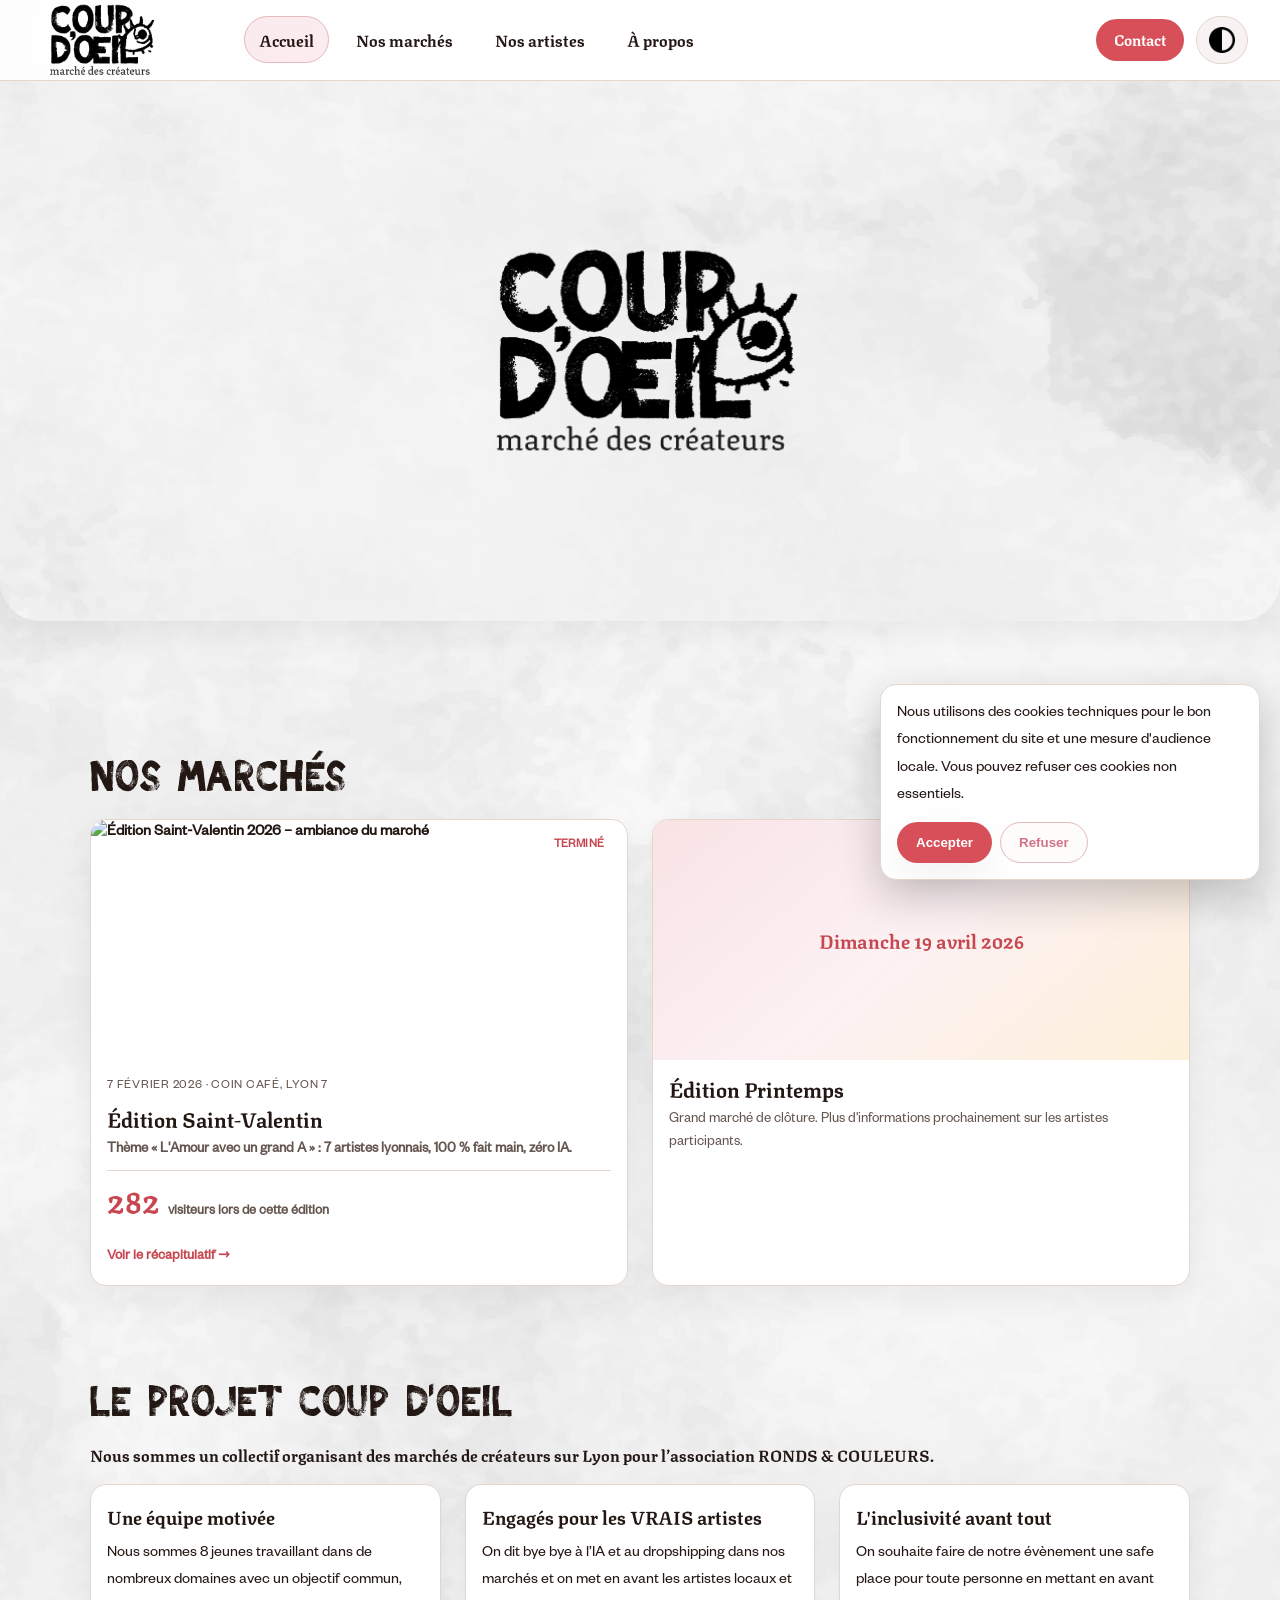
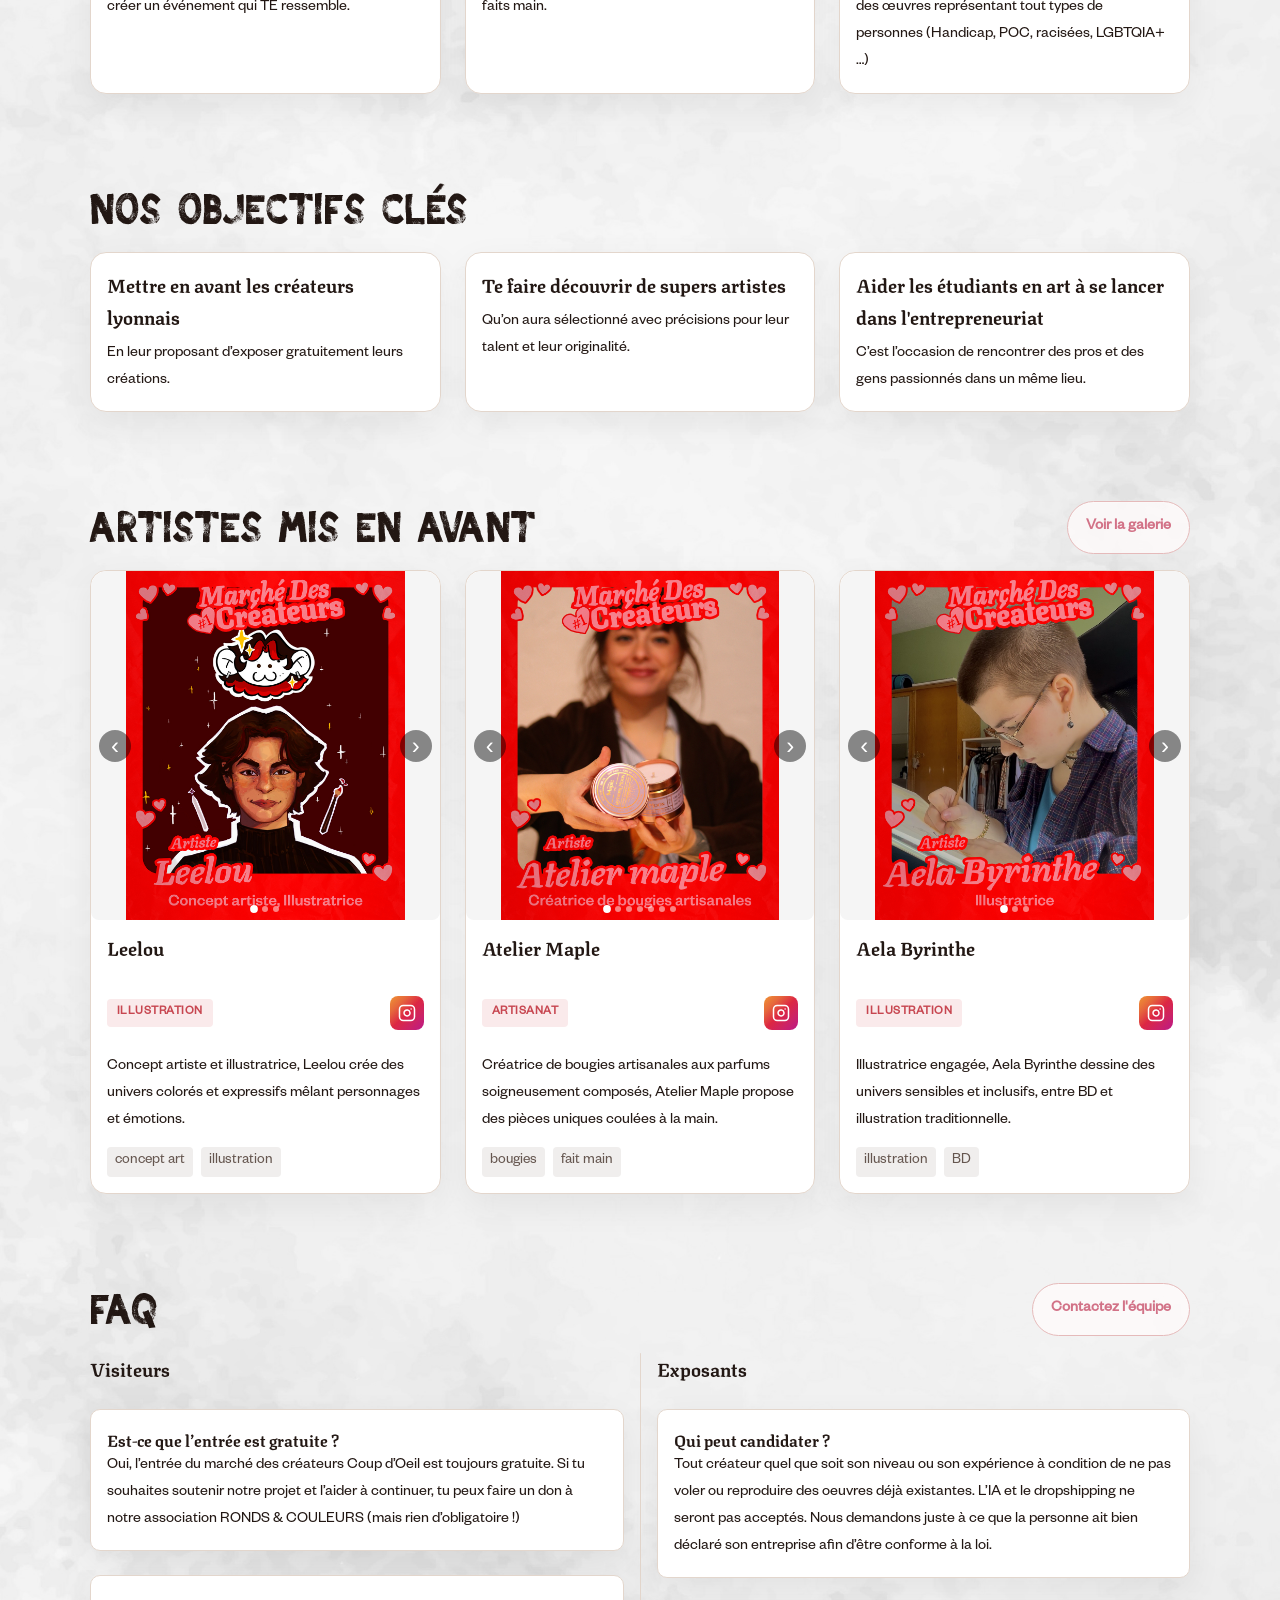
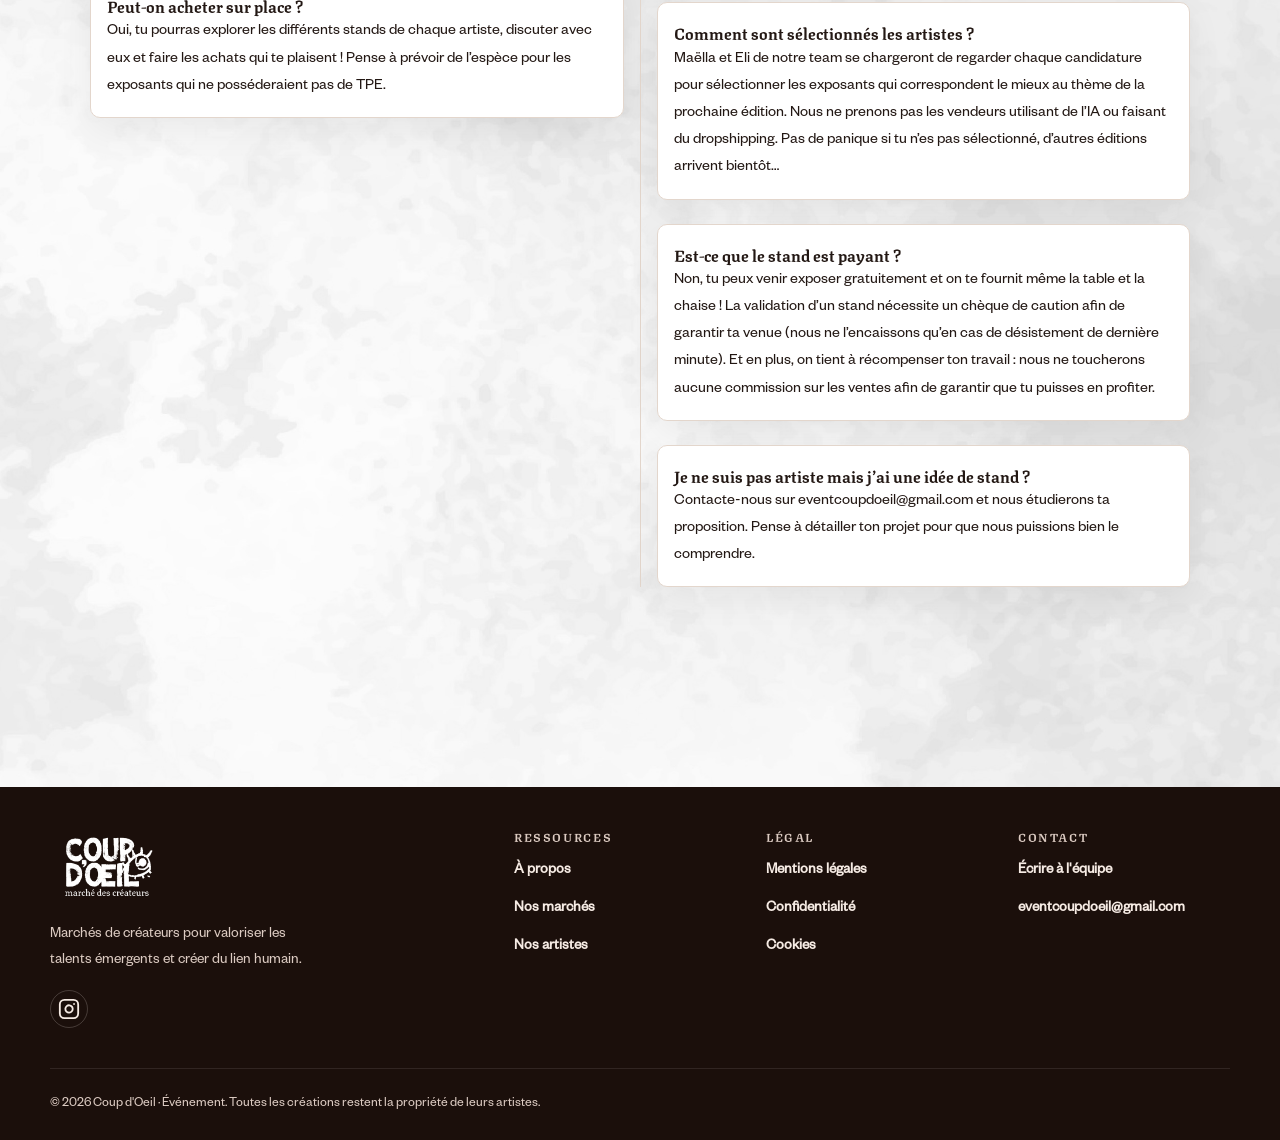
==== commit da4fffd8: "Background change accorded to the DA" ====
--- a/coupdoeil-site/index.html
+++ b/coupdoeil-site/index.html
@@ -13,11 +13,11 @@
       property="og:description"
       content="Marchés de créateurs, inscriptions artistes et visiteurs, répertoire des talents."
     />
-    <link rel="preload" as="image" href="assets/img/banner/bg-joy-light.svg" />
+    <link rel="preload" as="image" href="assets/img/banner/Blanc_fond_web.jpg" />
     <link
       rel="preload"
       as="image"
-      href="assets/img/banner/bg-joy-dark.svg"
+      href="assets/img/banner/fond_web_dark.jpg"
       media="(prefers-color-scheme: dark)"
     />
     <link rel="stylesheet" href="assets/css/main.css" />
--- a/coupdoeil-site/assets/css/main.css
+++ b/coupdoeil-site/assets/css/main.css
@@ -126,7 +126,7 @@
   --text-sm: 0.95rem;
   --text-base: 1.05rem;
   --text-lg: 1.25rem;
-  --hero-banner-image: url("../img/banner/bg-joy-light.svg");
+  --hero-banner-image: url("../img/banner/Blanc_fond_web.jpg");
 }
 
 @font-face {
@@ -208,7 +208,7 @@
     var(--color-success) 12%,
     transparent
   );
-  --hero-banner-image: url("../img/banner/bg-joy-dark.svg");
+  --hero-banner-image: url("../img/banner/fond_web_dark.jpg");
 }
 
 * {
@@ -240,26 +240,6 @@
   content: "";
   position: fixed;
   inset: 0;
-  background: radial-gradient(circle at 18% 12%, var(--glow-1), transparent 30%),
-    radial-gradient(circle at 78% 20%, var(--glow-2), transparent 32%),
-    radial-gradient(circle at 20% 72%, var(--glow-3), transparent 38%),
-    linear-gradient(to right,
-      color-mix(in srgb, var(--color-primary) 22%, transparent) 0%,
-      transparent 5%,
-      transparent 95%,
-      color-mix(in srgb, var(--color-primary) 22%, transparent) 100%
-    ),
-    linear-gradient(to bottom,
-      color-mix(in srgb, var(--color-primary) 18%, transparent) 0%,
-      transparent 3%,
-      transparent 97%,
-      color-mix(in srgb, var(--color-primary) 18%, transparent) 100%
-    ),
-    linear-gradient(
-      180deg,
-      color-mix(in srgb, var(--color-bg) 68%, transparent) 0%,
-      color-mix(in srgb, var(--color-bg) 88%, transparent) 100%
-    );
   z-index: -1;
 }
 
@@ -571,17 +551,6 @@
   content: "";
   position: absolute;
   inset: 0;
-  background: linear-gradient(
-      180deg,
-      color-mix(in srgb, var(--color-bg) 70%, transparent) 0%,
-      color-mix(in srgb, var(--color-bg) 30%, transparent) 40%,
-      color-mix(in srgb, var(--color-bg) 70%, transparent) 100%
-    ),
-    radial-gradient(
-      circle at 12% 18%,
-      color-mix(in srgb, var(--color-primary) 18%, transparent),
-      transparent 32%
-    );
   opacity: var(--hero-opacity);
   pointer-events: none;
 }
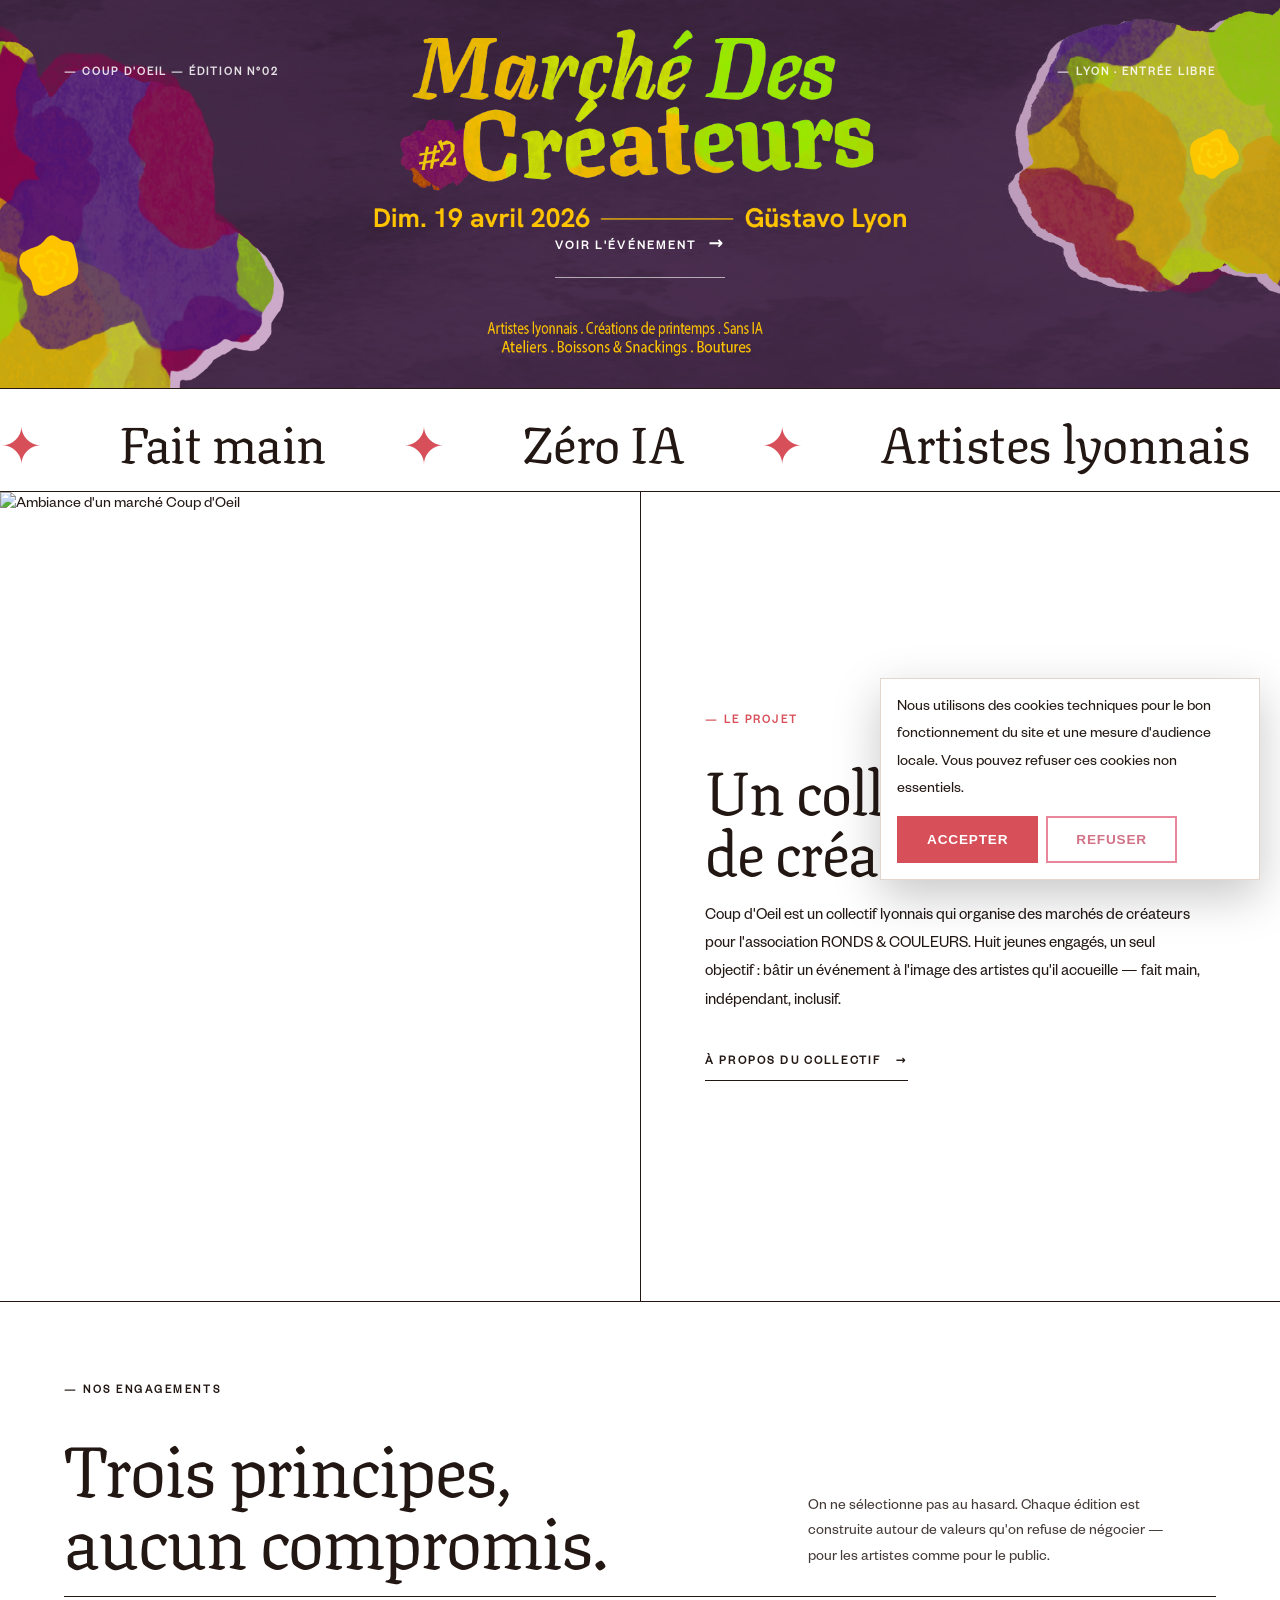
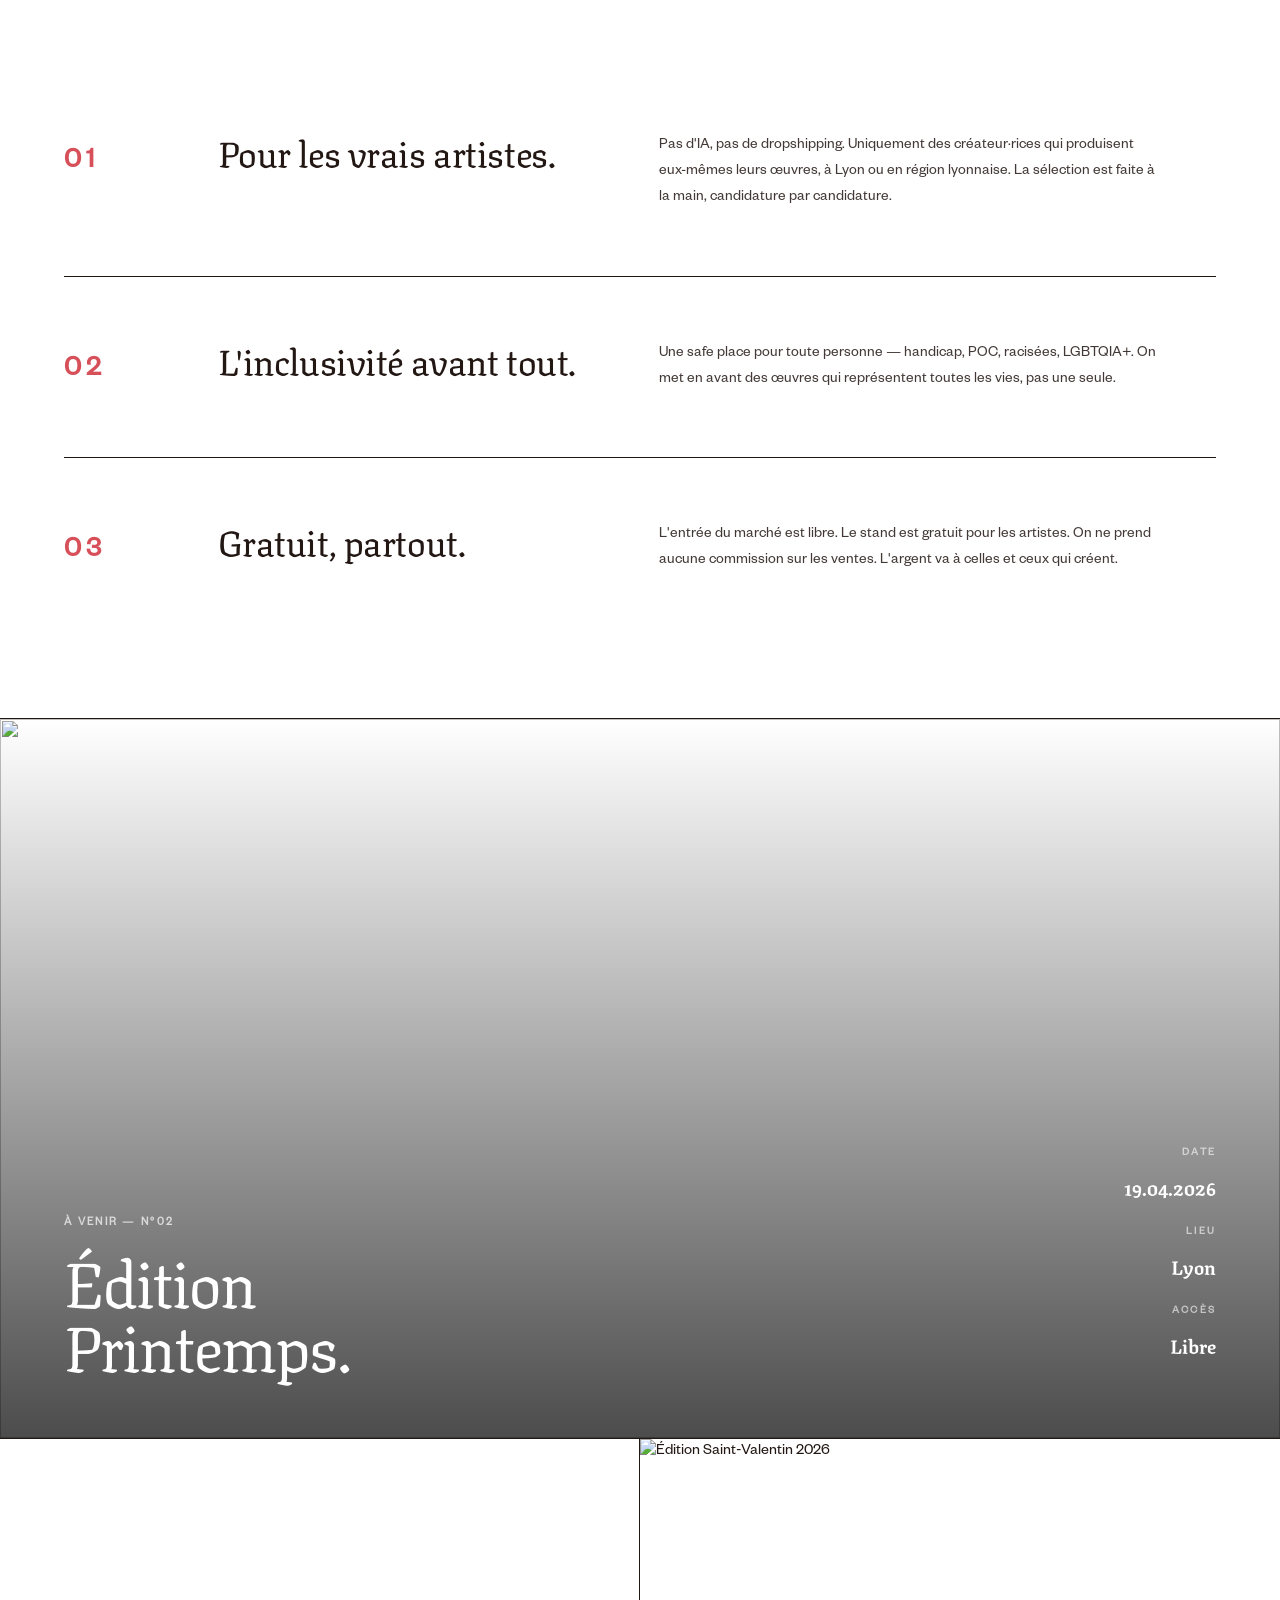
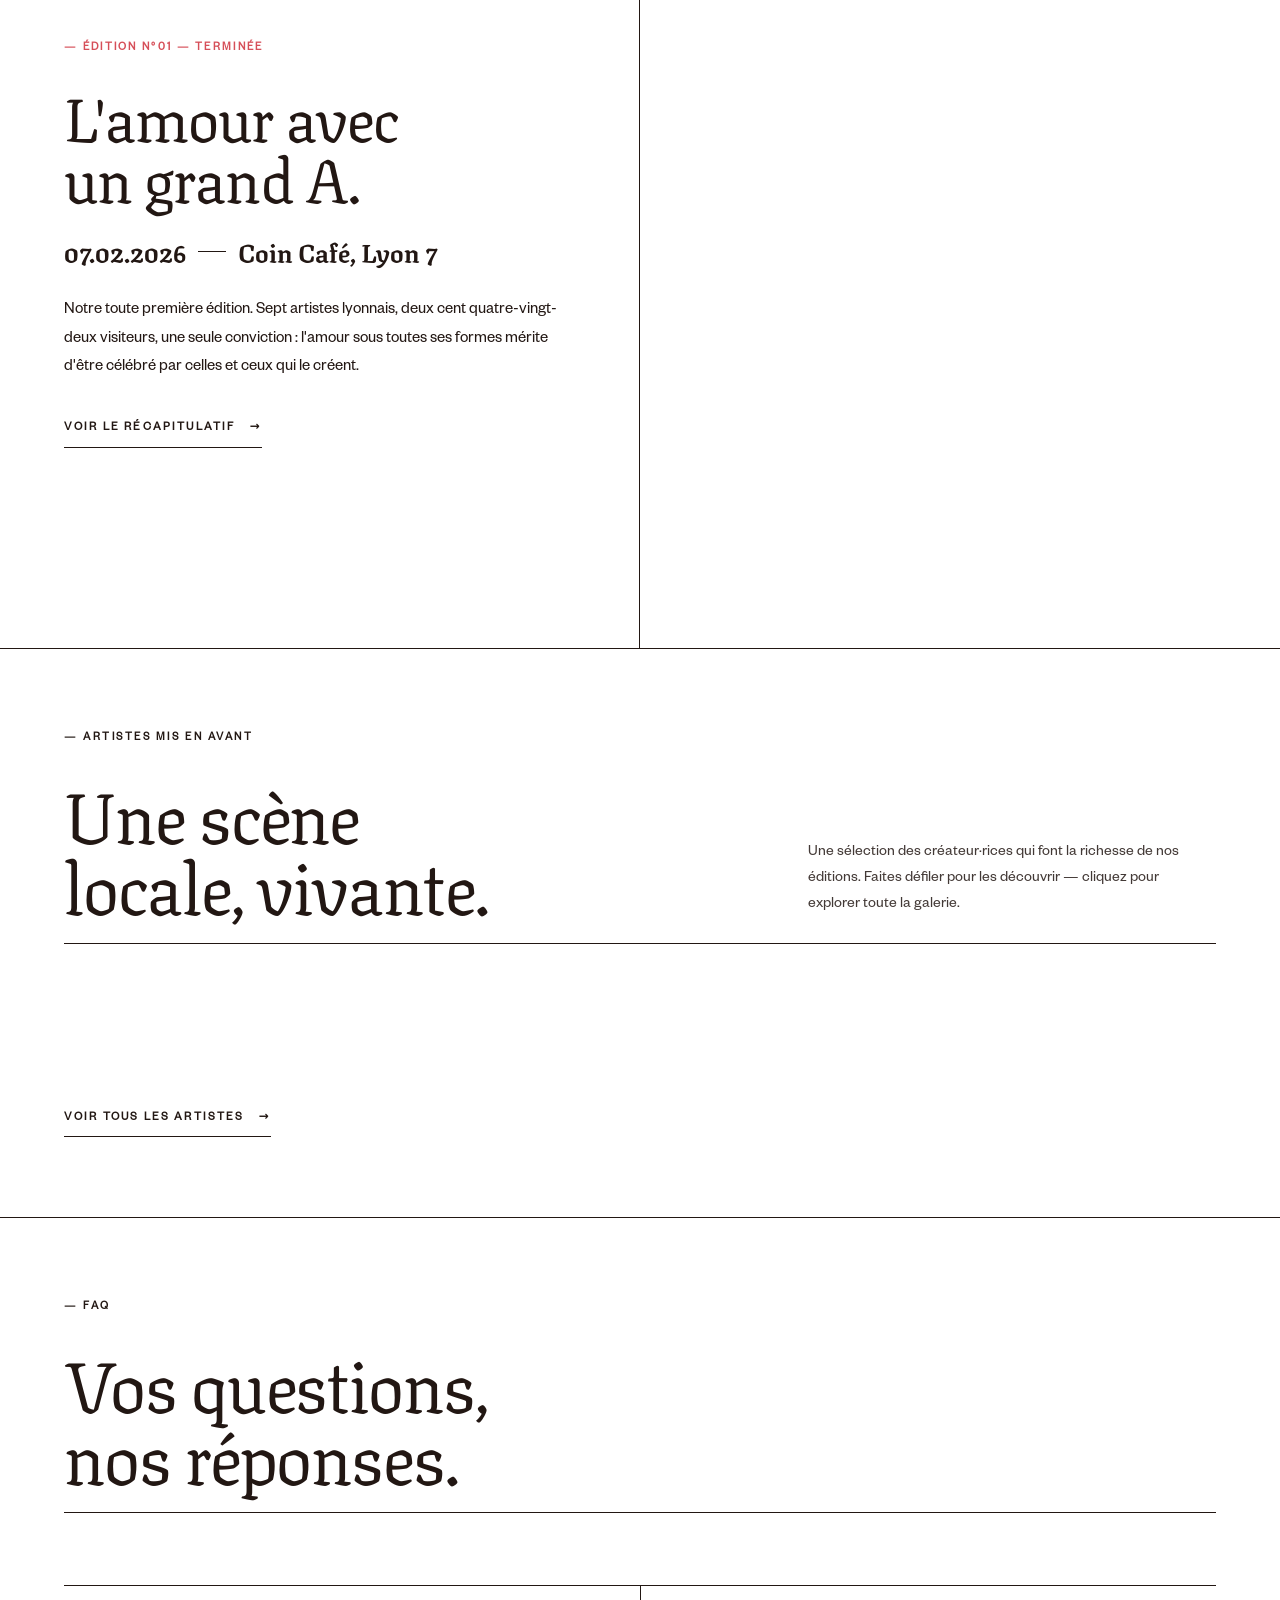
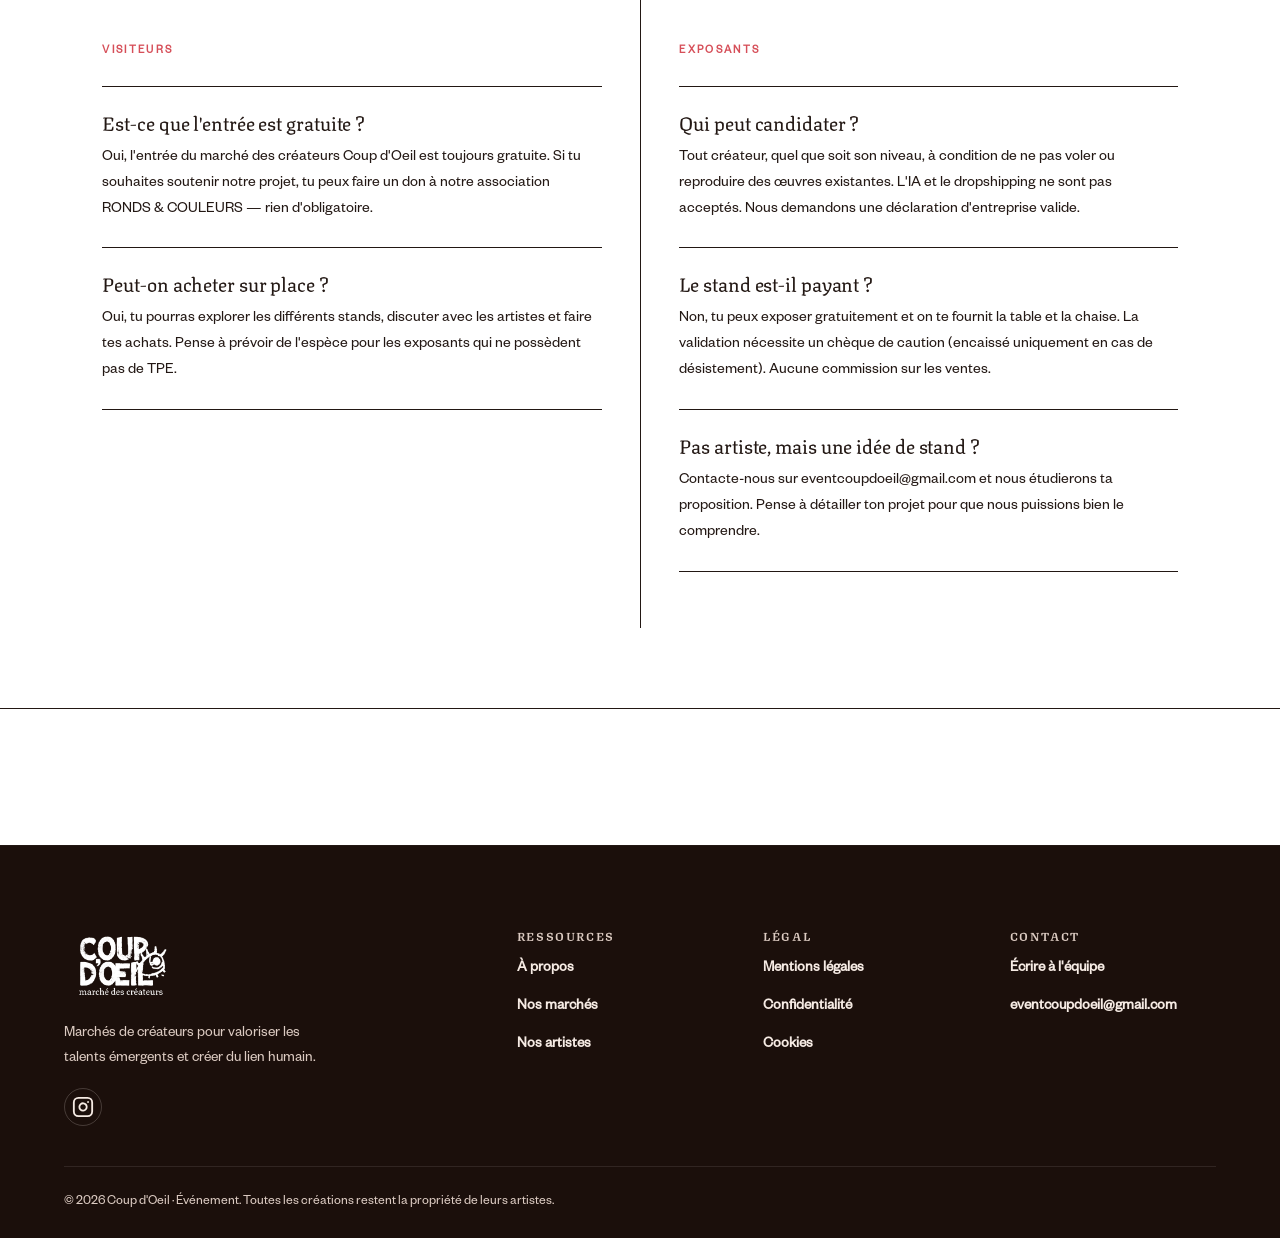
==== commit 679d791d: "Big changes" ====
--- a/coupdoeil-site/index.html
+++ b/coupdoeil-site/index.html
@@ -83,180 +83,162 @@
         </div>
       </div>
     </header>
-    <section
-      class="hero-banner"
-      data-hero-banner
-      aria-label="Ambiance artisanale du marché Coup d'Oeil"
-    >
-      <div class="hero-banner__logo">
-        <img
-          src="assets/img/logo/nobg_logo_light.png"
-          alt="Coup d'Oeil"
-          class="logo-imgw logo-img--light"
-          decoding="async"
-        />
-        <img
-          src="assets/img/logo/nobg_logo_dark.png"
-          alt=""
-          class="logo-imgw logo-img--dark"
-          aria-hidden="true"
-          decoding="async"
-        />
+    <section class="hero-editorial hero-editorial--poster" data-hero-banner data-scroll-hint aria-label="Édition Printemps — Marché des Créateurs" role="img" aria-roledescription="affiche">
+      <div class="hero-editorial__top">
+        <span>Coup d'Oeil — Édition n°02</span>
+        <span>Lyon · Entrée libre</span>
+      </div>
+      <div class="hero-editorial__bottom">
+        <a class="hero-editorial__cta" href="pages/edition-printemps-2026.html">Voir l'événement</a>
       </div>
     </section>
     <main id="contenu">
-            <section class="section" id="editions">
-        <div class="section-header">
-          <h2>Nos Marchés</h2>
-          <a class="btn" href="pages/events.html">Voir tous les marchés</a>
-        </div>
-        <div class="event-cards">
-          <a class="event-card" href="pages/edition-printemps.html">
-            <div class="event-card__img">
-              <img src="assets/img/event/printemps/coupdoeuil-done-10.jpg" alt="Édition Saint-Valentin 2026 – ambiance du marché" loading="lazy" />
-              <span class="badge">Terminé</span>
-            </div>
-            <div class="event-card__body">
-              <p class="event-card__meta">7 février 2026 · Coin Café, Lyon 7</p>
-              <h3>Édition Saint-Valentin</h3>
-              <p>Thème « L'Amour avec un grand A » : 7 artistes lyonnais, 100&nbsp;% fait main, zéro IA.</p>
-              <div class="event-card__stat">
-                <strong>282</strong>
-                <span>visiteurs lors de cette édition</span>
-              </div>
-              <span class="event-card__cta">Voir le récapitulatif →</span>
-            </div>
-          </a>
-          <div class="event-card">
-            <div class="event-card__placeholder">
-              <span class="badge">À venir</span>
-              <p class="event-card__placeholder-date">Dimanche 19 avril 2026</p>
-            </div>
-            <div class="event-card__body">
-
-              <h3>Édition Printemps</h3>
-              <p>Grand marché de clôture. Plus d'informations prochainement sur les artistes participants.</p>
-            </div>
-          </div>
-        </div>
-      </section>
-      <section class="section" id="presentation">
-        <div class="section-header">
-          <h2>Le projet Coup d'Oeil</h2>
-          <h4>Nous sommes un collectif organisant des marchés de créateurs sur Lyon pour l’association RONDS & COULEURS. </h4>
-        </div>
-        <div class="card-grid">
-          <div class="card">
-            <h3>Une équipe motivée</h3>
-            <p>
-              Nous sommes 8 jeunes travaillant dans de nombreux domaines avec un objectif commun, créer un événement qui TE ressemble.
-            </p>
-          </div>
-          <div class="card">
-            <h3>Engagés pour les VRAIS artistes</h3>
-            <p>
-              On dit bye bye à l’IA et au dropshipping dans nos marchés et on met en avant les artistes locaux et faits main.
-            </p>
-          </div>
-          <div class="card">
-            <h3>L'inclusivité avant tout</h3>
-            <p>
-              On souhaite faire de notre évènement une safe place pour toute personne en mettant en avant des œuvres représentant tout types de personnes (Handicap, POC, racisées, LGBTQIA+ …)
-            </p>
-          </div>
-        </div>
-      </section>
-      <section class="section" id="objectifs">
-        <div class="section-header">
-          <h2>Nos objectifs clés</h2>
-        </div>
-        <div class="card-grid">
-          <div class="card">
-            <h3>Mettre en avant les créateurs lyonnais</h3>
-            <p>
-              En leur proposant d’exposer gratuitement leurs créations.
-            </p>
-          </div>
-          <div class="card">
-            <h3>Te faire découvrir de supers artistes</h3>
-            <p>
-              Qu’on aura sélectionné avec précisions pour leur talent et leur originalité.
-            </p>
-          </div>
-          <div class="card">
-            <h3>Aider les étudiants en art à se lancer dans l'entrepreneuriat</h3>
-            <p>
-              C’est l’occasion de rencontrer des pros et des gens passionnés dans un même lieu.
-            </p>
-          </div>
-        </div>
-      </section>
-      <section class="section" id="artistes">
-        <div class="section-header">
-          <h2>Artistes mis en avant</h2>
-            <a class="btn secondary" href="pages/artists.html">Voir la galerie</a>
-          </div>
-          <div class="card-grid" data-featured-artists>
-          </div>
-      </section>
-      <section class="section" id="faq">
-        <div class="section-header">
-          <h2>FAQ</h2>
-          <a href="pages/contact.html" class="btn secondary">Contactez l'équipe</a>
-        </div>
-        <div class="faq-stack">
-          <div class="faq-block">
+
+      <!-- MARQUEE -->
+      <div class="marquee" aria-hidden="true">
+        <div class="marquee__inner">
+          <span>Fait main</span><span>Zéro IA</span><span>Artistes lyonnais</span><span>Entrée libre</span><span>Inclusif</span><span>Indépendant</span>
+          <span>Fait main</span><span>Zéro IA</span><span>Artistes lyonnais</span><span>Entrée libre</span><span>Inclusif</span><span>Indépendant</span>
+        </div>
+      </div>
+
+      <!-- ─── MANIFESTO en split (image / texte) ─── -->
+      <section class="split" id="manifesto">
+        <div class="split__media">
+          <img src="assets/img/event/printemps/coupdoeuil-done-3.jpg" alt="Ambiance d'un marché Coup d'Oeil" loading="lazy" />
+        </div>
+        <div class="split__content">
+          <p class="split__kicker">Le projet</p>
+          <h2 class="split__title">Un collectif<br>de créateurs.</h2>
+          <p class="split__text">
+            Coup d'Oeil est un collectif lyonnais qui organise des marchés de créateurs pour l'association RONDS & COULEURS.
+            Huit jeunes engagés, un seul objectif&nbsp;: bâtir un événement à l'image des artistes qu'il accueille — fait main, indépendant, inclusif.
+          </p>
+          <a class="split__cta" href="pages/about.html">À propos du collectif</a>
+        </div>
+      </section>
+
+      <!-- ─── NOS ENGAGEMENTS — liste éditoriale numérotée ─── -->
+      <section class="ed-section">
+        <div class="ed-section__head">
+          <p class="ed-section__kicker">Nos engagements</p>
+          <div>
+            <h2 class="ed-section__title">Trois principes,<br>aucun compromis.</h2>
+            <p class="ed-section__intro">
+              On ne sélectionne pas au hasard. Chaque édition est construite autour de valeurs qu'on refuse de négocier — pour les artistes comme pour le public.
+            </p>
+          </div>
+        </div>
+        <div class="ed-list">
+          <div class="ed-list__item">
+            <div class="ed-list__num">01</div>
+            <h3 class="ed-list__title">Pour les vrais artistes.</h3>
+            <p class="ed-list__text">
+              Pas d'IA, pas de dropshipping. Uniquement des créateur·rices qui produisent eux-mêmes leurs œuvres, à Lyon ou en région lyonnaise. La sélection est faite à la main, candidature par candidature.
+            </p>
+          </div>
+          <div class="ed-list__item">
+            <div class="ed-list__num">02</div>
+            <h3 class="ed-list__title">L'inclusivité avant tout.</h3>
+            <p class="ed-list__text">
+              Une safe place pour toute personne — handicap, POC, racisées, LGBTQIA+. On met en avant des œuvres qui représentent toutes les vies, pas une seule.
+            </p>
+          </div>
+          <div class="ed-list__item">
+            <div class="ed-list__num">03</div>
+            <h3 class="ed-list__title">Gratuit, partout.</h3>
+            <p class="ed-list__text">
+              L'entrée du marché est libre. Le stand est gratuit pour les artistes. On ne prend aucune commission sur les ventes. L'argent va à celles et ceux qui créent.
+            </p>
+          </div>
+        </div>
+      </section>
+
+      <!-- ─── PROCHAIN MARCHÉ — feature banner full-bleed ─── -->
+      <a class="feature-banner" href="pages/edition-printemps-2026.html" aria-label="Édition Printemps — Avril 2026">
+        <img src="assets/img/event/printemps/coupdoeuil-done-15.jpg" alt="" class="feature-banner__bg" aria-hidden="true" loading="lazy" />
+        <div class="feature-banner__content">
+          <div>
+            <p class="feature-banner__kicker">À venir — N°02</p>
+            <h2 class="feature-banner__title">Édition<br>Printemps.</h2>
+          </div>
+          <dl class="feature-banner__meta">
+            <dt>Date</dt><dd>19.04.2026</dd>
+            <dt>Lieu</dt><dd>Lyon</dd>
+            <dt>Accès</dt><dd>Libre</dd>
+          </dl>
+        </div>
+      </a>
+
+      <!-- ─── ÉDITION PRÉCÉDENTE — split inversé ─── -->
+      <section class="split split--reverse">
+        <div class="split__media">
+          <img src="assets/img/event/printemps/coupdoeuil-done-10.jpg" alt="Édition Saint-Valentin 2026" loading="lazy" />
+        </div>
+        <div class="split__content">
+          <p class="split__kicker">Édition n°01 — Terminée</p>
+          <h2 class="split__title">L'amour avec<br>un grand A.</h2>
+          <p class="split__date">07.02.2026 <span></span> Coin Café, Lyon 7</p>
+          <p class="split__text">
+            Notre toute première édition. Sept artistes lyonnais, deux cent quatre-vingt-deux visiteurs, une seule conviction&nbsp;: l'amour sous toutes ses formes mérite d'être célébré par celles et ceux qui le créent.
+          </p>
+          <a class="split__cta" href="pages/edition-printemps.html">Voir le récapitulatif</a>
+        </div>
+      </section>
+
+      <!-- ─── ARTISTES — galerie scroll horizontal ─── -->
+      <section class="ed-section" id="artistes">
+        <div class="ed-section__head">
+          <p class="ed-section__kicker">Artistes mis en avant</p>
+          <div>
+            <h2 class="ed-section__title">Une scène<br>locale, vivante.</h2>
+            <p class="ed-section__intro">
+              Une sélection des créateur·rices qui font la richesse de nos éditions. Faites défiler pour les découvrir — cliquez pour explorer toute la galerie.
+            </p>
+          </div>
+        </div>
+        <div class="ed-gallery" data-featured-artists></div>
+        <p style="margin-top: var(--spacing-xl);">
+          <a class="split__cta" href="pages/artists.html">Voir tous les artistes</a>
+        </p>
+      </section>
+
+      <!-- ─── FAQ — deux colonnes éditoriales ─── -->
+      <section class="ed-section" id="faq">
+        <div class="ed-section__head">
+          <p class="ed-section__kicker">FAQ</p>
+          <h2 class="ed-section__title">Vos questions,<br>nos réponses.</h2>
+        </div>
+        <div class="ed-faq">
+          <div class="ed-faq__col">
             <h3>Visiteurs</h3>
-            <div class="faq-item">
-              <h4>Est-ce que l’entrée est gratuite ?</h4>
-              <p>Oui, l’entrée du marché des créateurs Coup d’Oeil est toujours gratuite. Si tu souhaites soutenir notre projet et l’aider à continuer, tu peux faire un don à notre association RONDS & COULEURS (mais rien d’obligatoire !)</p>
-            </div>
-            <div class="faq-item">
+            <div class="ed-faq__item">
+              <h4>Est-ce que l'entrée est gratuite ?</h4>
+              <p>Oui, l'entrée du marché des créateurs Coup d'Oeil est toujours gratuite. Si tu souhaites soutenir notre projet, tu peux faire un don à notre association RONDS & COULEURS — rien d'obligatoire.</p>
+            </div>
+            <div class="ed-faq__item">
               <h4>Peut-on acheter sur place ?</h4>
-              <p>Oui, tu pourras explorer les différents stands de chaque artiste, discuter avec eux et faire les achats qui te plaisent ! Pense à prévoir de l’espèce pour les exposants qui ne posséderaient pas de TPE.</p>
-            </div>
-          </div>
-          <div class="faq-separator" role="presentation"></div>
-          <div class="faq-block">
+              <p>Oui, tu pourras explorer les différents stands, discuter avec les artistes et faire tes achats. Pense à prévoir de l'espèce pour les exposants qui ne possèdent pas de TPE.</p>
+            </div>
+          </div>
+          <div class="ed-faq__col">
             <h3>Exposants</h3>
-            <div class="faq-item">
+            <div class="ed-faq__item">
               <h4>Qui peut candidater ?</h4>
-              <p>Tout créateur quel que soit son niveau ou son expérience à condition de ne pas voler ou reproduire des oeuvres déjà existantes. L’IA et le dropshipping ne seront pas acceptés. Nous demandons juste à ce que la personne ait bien déclaré son entreprise afin d’être conforme à la loi.</p>
-            </div>
-            <div class="faq-item">
-              <h4>Comment sont sélectionnés les artistes ?</h4>
-              <p>Maëlla et Eli de notre team se chargeront de regarder chaque candidature pour sélectionner les exposants qui correspondent le mieux au thème de la prochaine édition. Nous ne prenons pas les vendeurs utilisant de l’IA ou faisant du dropshipping. Pas de panique si tu n’es pas sélectionné, d’autres éditions arrivent bientôt…</p>
-            </div>
-            <div class="faq-item">
-              <h4>Est-ce que le stand est payant ?</h4>
-              <p>Non, tu peux venir exposer gratuitement et on te fournit même la table et la chaise ! La validation d’un stand nécessite un chèque de caution afin de garantir ta venue (nous ne l’encaissons qu’en cas de désistement de dernière minute). Et en plus, on tient à récompenser ton travail : nous ne toucherons aucune commission sur les ventes afin de garantir que tu puisses en profiter.</p>
-            </div>
-            <div class="faq-item">
-              <h4>Je ne suis pas artiste mais j’ai une idée de stand ?</h4>
+              <p>Tout créateur, quel que soit son niveau, à condition de ne pas voler ou reproduire des œuvres existantes. L'IA et le dropshipping ne sont pas acceptés. Nous demandons une déclaration d'entreprise valide.</p>
+            </div>
+            <div class="ed-faq__item">
+              <h4>Le stand est-il payant ?</h4>
+              <p>Non, tu peux exposer gratuitement et on te fournit la table et la chaise. La validation nécessite un chèque de caution (encaissé uniquement en cas de désistement). Aucune commission sur les ventes.</p>
+            </div>
+            <div class="ed-faq__item">
+              <h4>Pas artiste, mais une idée de stand ?</h4>
               <p>Contacte-nous sur eventcoupdoeil@gmail.com et nous étudierons ta proposition. Pense à détailler ton projet pour que nous puissions bien le comprendre.</p>
             </div>
           </div>
         </div>
       </section>
-      <!-- NEWSLETTER (MailerLite) — mis en commentaire, à réactiver quand prêt
-      <section class="section newsletter">
-        <div>
-          <h2>Rester informé·e</h2>
-          <p>
-            Recevez les infos clés : appels à candidature, dates, ateliers,
-            rencontres.
-          </p>
-        </div>
-        <form data-newsletter data-endpoint="https://assets.mailerlite.com/jsonp/2108799/forms/179186229321925969/subscribe">
-          <label for="newsletter-email">Email</label>
-          <input type="email" id="newsletter-email" name="fields[email]" required />
-          <input type="hidden" name="ml-submit" value="1" />
-          <input type="hidden" name="anticsrf" value="true" />
-          <button class="btn" type="submit">S'inscrire</button>
-          <p data-status class="helper" aria-live="polite"></p>
-        </form>
-      </section>
-      -->
+
     </main>
     <footer>
       <div class="footer-content">
--- a/coupdoeil-site/assets/css/main.css
+++ b/coupdoeil-site/assets/css/main.css
@@ -8,7 +8,7 @@
   --hue-contrast: #1fa387;
 
   /* Neutres et surfaces */
-  --color-bg: #f5d0dc;
+  --color-bg: #ffffff;
   --color-surface: #ffffff;
   --color-surface-muted: #f4ede5;
   --color-surface-glow: rgba(255, 255, 255, 0.24);
@@ -108,15 +108,15 @@
   --shadow-overlay: 0 16px 44px rgba(0, 0, 0, 0.22);
 
   /* Espacements et rayons */
-  /* need adjustements for specific pages*/
-  --radius-sm: 10px;
-  --radius: 16px;
+  --radius-sm: 0px;
+  --radius: 0px;
   --spacing-xs: 8px;
   --spacing-sm: 12px;
   --spacing: 16px;
   --spacing-lg: 24px;
   --spacing-xl: 40px;
-  --max-width: 1180px;
+  --spacing-2xl: 80px;
+  --max-width: 100%;
 
   /* Typographie */
   --font-base: "founders-grotesk", "Founders Grotesk", system-ui,
@@ -211,6 +211,50 @@
   --hero-banner-image: url("../img/banner/fond_web_dark.jpg");
 }
 
+/* ── Edition-specific color schemes ── */
+
+/* Saint-Valentin: rose/rouge */
+[data-edition="saint-valentin"] {
+  --hue-primary: #d64f59;
+  --hue-secondary: #e8879b;
+  --hue-accent: #f6ae2d;
+  --color-bg: #ffffff;
+  --color-primary: var(--hue-primary);
+  --color-secondary: var(--hue-secondary);
+  --color-accent: var(--hue-accent);
+}
+
+[data-edition="saint-valentin"][data-theme="dark"] {
+  --color-bg: #0f0c0a;
+}
+
+/* Printemps: aubergine, jaune, vert, magenta (palette de l'affiche) */
+[data-edition="printemps"] {
+  --hue-primary: #e8c93a;        /* jaune affiche */
+  --hue-secondary: #7ec244;      /* vert affiche */
+  --hue-accent: #d94e8a;          /* rose / magenta affiche */
+  --hue-contrast: #2e1d3f;        /* aubergine fond */
+  --color-bg: #2e1d3f;
+  --color-text: #f4ecd8;
+  --color-surface: #3a2750;
+  --color-surface-muted: #44315c;
+  --color-border: #5b4576;
+  --color-muted: rgba(244, 236, 216, 0.6);
+  --color-primary: var(--hue-primary);
+  --color-secondary: var(--hue-secondary);
+  --color-accent: var(--hue-accent);
+  --color-primary-strong: color-mix(in srgb, var(--hue-primary) 82%, #f7a900);
+  --color-secondary-strong: color-mix(in srgb, var(--hue-secondary) 82%, #2d6f1c);
+  --color-accent-strong: color-mix(in srgb, var(--hue-accent) 82%, #7a1a45);
+}
+
+[data-edition="printemps"][data-theme="dark"] {
+  --color-bg: #0c0a0f;
+  --color-surface: #15111a;
+  --color-surface-muted: #1e1724;
+  --color-border: #2a2234;
+}
+
 * {
   box-sizing: border-box;
   margin: 0;
@@ -246,7 +290,7 @@
 img {
   display: block;
   max-width: 100%;
-  border-radius: calc(var(--radius-sm) - 2px);
+  border-radius: 0;
 }
 
 h1, h2 {
@@ -280,21 +324,35 @@
 textarea:focus-visible {
   outline: 2px solid var(--color-primary);
   outline-offset: 2px;
-  border-radius: var(--radius-sm);
+  border-radius: 0;
 }
 
 header {
-  position: sticky;
+  position: fixed;
   top: 0;
+  left: 0;
+  right: 0;
   z-index: 50;
+  background: transparent;
+  backdrop-filter: none;
+  border-bottom: 1px solid transparent;
+  transition: background 0.4s ease, border-color 0.4s ease, backdrop-filter 0.4s ease, transform 0.4s ease;
+  padding: 0 clamp(12px, 3vw, 32px);
+  transform: translateY(-100%);
+  pointer-events: none;
+  opacity: 0;
+}
+
+header.header--visible {
+  transform: translateY(0);
+  pointer-events: auto;
+  opacity: 1;
   background: color-mix(in srgb, var(--color-surface) 92%, transparent);
   backdrop-filter: blur(12px);
   border-bottom: 1px solid var(--color-border);
-  transition: background 0.3s ease, border-color 0.3s ease;
-  padding: 0 clamp(12px, 3vw, 32px);
-}
-
-:root[data-theme="dark"] header {
+}
+
+:root[data-theme="dark"] header.header--visible {
   background: color-mix(in srgb, var(--color-surface) 88%, transparent);
 }
 
@@ -318,7 +376,7 @@
   padding: var(--spacing) 0;
   display: flex;
   align-items: center;
-  gap: var(--spacing);
+  gap: 5rem;
 }
 
 .logo {
@@ -379,7 +437,7 @@
   display: inline-flex;
   align-items: center;
   padding: 8px 18px;
-  border-radius: 999px;
+  border-radius: 0;
   background: var(--color-primary);
   color: #fff;
   font-family: var(--font-heading);
@@ -392,7 +450,6 @@
 
 .nav-contact-btn:hover {
   opacity: 0.85;
-  transform: translateY(-1px);
 }
 
 .nav-links {
@@ -406,7 +463,7 @@
 
 .nav-links a {
   padding: 10px 14px;
-  border-radius: 999px;
+  border-radius: 0;
   color: var(--color-text);
   font-weight: 700;
   background: transparent;
@@ -430,7 +487,7 @@
   align-items: center;
   justify-content: center;
   padding: 10px 12px;
-  border-radius: 999px;
+  border-radius: 0;
   border: 1px solid var(--color-border);
   background: color-mix(in srgb, #f5eded 75%, var(--color-surface));
   color: var(--color-text);
@@ -459,72 +516,82 @@
   align-items: center;
   justify-content: center;
   gap: var(--spacing-xs);
-  padding: 12px 18px;
-  border-radius: 999px;
-  border: 1px solid transparent;
+  padding: 14px 28px;
+  border-radius: 0;
+  border: 2px solid transparent;
   background: var(--color-primary);
   color: var(--color-on-primary);
   font-weight: 800;
+  font-size: 0.85rem;
+  letter-spacing: 0.06em;
+  text-transform: uppercase;
   cursor: pointer;
-  box-shadow: var(--shadow-soft);
-  transition: transform 0.3s cubic-bezier(0.4, 0, 0.2, 1),
-              box-shadow 0.3s cubic-bezier(0.4, 0, 0.2, 1),
-              background 0.3s ease,
-              border-color 0.3s ease;
+  box-shadow: none;
+  transition: background 0.3s ease, border-color 0.3s ease, color 0.3s ease;
 }
 
 .btn.secondary {
-  background: color-mix(
-    in srgb,
-    var(--color-surface) 78%,
-    var(--tone-secondary-soft)
-  );
+  background: transparent;
   color: var(--color-secondary-strong);
-  border-color: color-mix(
-    in srgb,
-    var(--color-secondary) 36%,
-    var(--color-border)
-  );
-  box-shadow: inset 0 1px 0 var(--color-surface-glow);
+  border-color: var(--color-secondary);
+  box-shadow: none;
+}
+
+.hero-carousel-content .btn.secondary,
+.hero-banner__content .btn.secondary {
+  border-color: rgba(255, 255, 255, 0.5);
+}
+
+.hero-carousel-content .btn.secondary:hover,
+.hero-banner__content .btn.secondary:hover {
+  background: rgba(255, 255, 255, 0.15);
+}
+
+.hero-carousel-content .btn,
+.hero-banner__content .btn:not(.secondary) {
+  background: #fff;
+  color: var(--color-text);
+  border-color: #fff;
+}
+
+.hero-carousel-content .btn:not(.secondary):hover,
+.hero-banner__content .btn:not(.secondary):hover {
+  background: rgba(255, 255, 255, 0.9);
 }
 
 .btn:hover,
 .btn:focus-visible {
-  transform: translateY(-3px);
-  box-shadow: var(--shadow-strong);
   background: var(--color-primary-strong);
 }
 
 .btn:active {
-  transform: translateY(-1px);
-  box-shadow: var(--shadow-soft);
+  opacity: 0.9;
 }
 
 .btn.secondary:hover,
 .btn.secondary:focus-visible {
   background: var(--color-surface-muted);
-  transform: translateY(-3px);
 }
 
 .btn.secondary:active {
-  transform: translateY(-1px);
+  opacity: 0.9;
 }
 
 main {
-  max-width: var(--max-width);
-  margin: 0 auto;
-  padding: var(--spacing-lg) var(--spacing) 96px;
+  max-width: none;
+  margin: 0;
+  padding: 0 0 96px;
 }
 
 .hero-banner {
   --hero-opacity: 1;
   position: relative;
-  min-height: clamp(540px, 55vh, 920px);
+  min-height: 100vh;
   width: 100%;
-  margin: 0 0 var(--spacing-xl);
-  border-radius: 0 0 clamp(var(--radius-sm), 4vw, 40px) clamp(var(--radius-sm), 4vw, 40px);
+  margin: 0;
+  border-radius: 0;
   overflow: hidden;
-  box-shadow: var(--shadow-soft);
+  box-shadow: none;
   background-image: var(--hero-banner-image);
   background-size: cover;
   background-position: center;
@@ -534,6 +601,45 @@
   place-items: center;
   color: var(--color-on-primary);
   animation: fadeIn 0.6s ease-out;
+}
+
+/* Scroll cue indicator */
+.hero-scroll-cue {
+  position: absolute;
+  bottom: 32px;
+  left: 50%;
+  transform: translateX(-50%);
+  display: flex;
+  flex-direction: column;
+  align-items: center;
+  gap: 8px;
+  color: var(--color-on-primary);
+  font-size: 0.75rem;
+  font-weight: 600;
+  letter-spacing: 0.12em;
+  text-transform: uppercase;
+  opacity: 0.8;
+  z-index: 2;
+  animation: scrollCueBounce 2s ease-in-out infinite;
+}
+
+.hero-scroll-cue::after {
+  content: '';
+  width: 1px;
+  height: 40px;
+  background: currentColor;
+  animation: scrollCueLine 2s ease-in-out infinite;
+}
+
+@keyframes scrollCueBounce {
+  0%, 100% { transform: translateX(-50%) translateY(0); }
+  50% { transform: translateX(-50%) translateY(8px); }
+}
+
+@keyframes scrollCueLine {
+  0% { height: 0; opacity: 0; }
+  50% { height: 40px; opacity: 0.8; }
+  100% { height: 40px; opacity: 0; }
 }
 
 @keyframes fadeIn {
@@ -555,39 +661,68 @@
   pointer-events: none;
 }
 
-.hero-banner__logo {
+.hero-banner__bg {
+  position: absolute;
+  inset: 0;
+  width: 100%;
+  height: 100%;
+  object-fit: cover;
+  object-position: center;
+  border-radius: 0;
+}
+
+.hero-banner__overlay {
+  position: absolute;
+  inset: 0;
+  background: linear-gradient(
+    to bottom,
+    rgba(0, 0, 0, 0.2) 0%,
+    rgba(0, 0, 0, 0.45) 60%,
+    rgba(0, 0, 0, 0.7) 100%
+  );
+  pointer-events: none;
+}
+
+.hero-banner__content {
   position: relative;
-  z-index: 1;
-  display: inline-flex;
+  z-index: 2;
+  display: flex;
+  flex-direction: column;
   align-items: center;
-  justify-content: center;
-  padding: clamp(var(--spacing-lg), 4vw, 48px);
-}
-
-.hero-banner__logo img {
-  height: 110px;
+  text-align: center;
+  gap: var(--spacing-sm);
+  padding: var(--spacing-xl);
+  color: #fff;
+}
+
+.hero-banner__logo-img {
+  height: 80px;
   width: auto;
-  display: block;
-}
-
-.hero-banner__logo .logo-img--dark {
-  display: none;
-}
-
-:root[data-theme="dark"] .hero-banner__logo .logo-img--light {
-  display: none;
-}
-
-:root[data-theme="dark"] .hero-banner__logo .logo-img--dark {
-  display: block;
-}
-
-.hero-banner__logo h1 {
-  color: var(--color-on-primary);
-}
-
-.hero-banner__logo p {
-  color: color-mix(in srgb, var(--color-on-primary) 80%, var(--color-muted));
+  margin-bottom: var(--spacing);
+  filter: brightness(0) invert(1);
+}
+
+.hero-banner__label {
+  font-family: var(--font-heading);
+  font-size: 0.78rem;
+  font-weight: 700;
+  letter-spacing: 0.18em;
+  text-transform: uppercase;
+  color: rgba(255, 255, 255, 0.7);
+}
+
+.hero-banner__content h1 {
+  font-family: var(--font-title);
+  font-size: clamp(3rem, 7vw, 5rem);
+  line-height: 1.05;
+  color: #fff;
+}
+
+.hero-banner__date {
+  font-size: var(--text-lg);
+  color: rgba(255, 255, 255, 0.8);
+  font-weight: 500;
+  margin-bottom: var(--spacing);
 }
 
 .hero {
@@ -622,11 +757,11 @@
 /* Hero events banner carousel */
 .hero-events-banner {
   position: relative;
-  height: clamp(380px, 65vh, 680px);
-  border-radius: var(--radius);
+  height: 100vh;
+  border-radius: 0;
   overflow: hidden;
   background: var(--color-surface-muted);
-  box-shadow: var(--shadow-strong);
+  box-shadow: none;
 }
 
 .hero-carousel-track {
@@ -764,12 +899,12 @@
   display: grid;
   grid-template-columns: repeat(auto-fit, minmax(280px, 1fr));
   gap: clamp(var(--spacing), 4vw, var(--spacing-xl));
-  padding: clamp(var(--spacing-lg), 4vw, 56px);
-  background: var(--color-surface);
-  border-radius: calc(var(--radius) + 6px);
-  border: 1px solid
-    color-mix(in srgb, var(--color-primary) 22%, var(--color-border));
-  box-shadow: var(--shadow-soft);
+  padding: clamp(var(--spacing-lg), 4vw, 56px) 0;
+  background: transparent;
+  border-radius: 0;
+  border: none;
+  border-bottom: 1px solid var(--color-border);
+  box-shadow: none;
   overflow: hidden;
 }
 
@@ -829,15 +964,11 @@
   margin-top: var(--spacing);
   display: grid;
   gap: var(--spacing-sm);
-  padding: var(--spacing);
-  background: color-mix(
-    in srgb,
-    var(--color-surface) 78%,
-    var(--tone-secondary-soft)
-  );
-  border-radius: var(--radius);
-  border: 1px solid
-    color-mix(in srgb, var(--color-secondary) 22%, var(--color-border));
+  padding: var(--spacing-lg) 0;
+  background: transparent;
+  border-radius: 0;
+  border: none;
+  border-top: 1px solid var(--color-border);
   color: var(--color-muted);
 }
 
@@ -901,7 +1032,6 @@
 
 .event-placeholder:hover {
   border-color: var(--color-primary);
-  transform: scale(1.01);
 }
 
 .event-placeholder span {
@@ -923,11 +1053,12 @@
 }
 
 .event-info-card {
-  background: var(--color-surface);
-  border: 1px solid var(--color-border);
-  border-radius: var(--radius);
-  padding: var(--spacing);
-  box-shadow: var(--shadow-soft);
+  background: transparent;
+  border: none;
+  border-bottom: 1px solid var(--color-border);
+  border-radius: 0;
+  padding: var(--spacing-lg) 0;
+  box-shadow: none;
   display: grid;
   gap: var(--spacing-sm);
 }
@@ -967,15 +1098,12 @@
 }
 
 .event-section {
-  padding: clamp(var(--spacing-lg), 3vw, var(--spacing-xl));
-  background: linear-gradient(
-    135deg,
-    color-mix(in srgb, var(--color-primary) 6%, var(--color-surface)) 0%,
-    var(--color-surface) 100%
-  );
-  border: 1px solid var(--color-border);
-  border-radius: var(--radius);
-  box-shadow: var(--shadow-soft);
+  padding: clamp(var(--spacing-lg), 3vw, var(--spacing-xl)) 0;
+  background: transparent;
+  border: none;
+  border-bottom: 1px solid var(--color-border);
+  border-radius: 0;
+  box-shadow: none;
   display: grid;
   gap: var(--spacing);
 }
@@ -1030,13 +1158,14 @@
 }
 
 .event-artist {
-  background: var(--color-surface);
-  border: 1px solid var(--color-border);
-  border-radius: var(--radius);
-  box-shadow: var(--shadow-soft);
+  background: transparent;
+  border: none;
+  border-bottom: 1px solid var(--color-border);
+  border-radius: 0;
+  box-shadow: none;
   display: grid;
   gap: var(--spacing-sm);
-  padding: var(--spacing);
+  padding: var(--spacing) 0;
 }
 
 .event-artist__avatar {
@@ -1077,9 +1206,10 @@
 }
 
 .section {
-  margin: var(--spacing-xl) 0;
-  padding: var(--spacing-lg);
+  margin: 0;
+  padding: var(--spacing-2xl) clamp(24px, 6vw, 120px);
   animation: slideUp 0.5s ease-out;
+  border-bottom: 1px solid var(--color-border);
 }
 
 @keyframes slideUp {
@@ -1094,18 +1224,14 @@
 }
 
 .section.section-wide {
-  max-width: var(--max-width);
+  max-width: none;
   width: 100%;
-  margin-left: auto;
-  margin-right: auto;
 }
 
 .section-wide {
   width: 100%;
-  max-width: calc(var(--max-width) + 80px);
-  margin-left: auto;
-  margin-right: auto;
-  padding: calc(var(--spacing-lg) + var(--spacing));
+  max-width: none;
+  padding: var(--spacing-2xl) clamp(24px, 6vw, 120px);
 }
 
 .timeline-plain {
@@ -1153,8 +1279,8 @@
 
 .card-grid {
   display: grid;
-  grid-template-columns: repeat(auto-fit, minmax(280px, 1fr));
-  gap: var(--spacing-lg);
+  grid-template-columns: repeat(auto-fit, minmax(320px, 1fr));
+  gap: var(--spacing-xl);
 }
 
 .card {
@@ -1385,10 +1511,10 @@
 .event-card {
   background: var(--color-surface);
   border: 1px solid var(--color-border);
-  border-radius: var(--radius);
+  border-radius: 0;
   overflow: hidden;
-  box-shadow: var(--shadow-soft);
-  transition: transform 0.3s ease, box-shadow 0.3s ease, border-color 0.3s ease;
+  box-shadow: none;
+  transition: opacity 0.3s ease;
   display: flex;
   flex-direction: column;
   color: inherit;
@@ -1396,9 +1522,7 @@
 }
 
 a.event-card:hover {
-  transform: translateY(-5px);
-  box-shadow: 0 16px 40px color-mix(in srgb, var(--color-primary) 22%, transparent);
-  border-color: var(--color-primary);
+  opacity: 0.9;
 }
 
 .event-card__img {
@@ -1416,7 +1540,7 @@
 }
 
 a.event-card:hover .event-card__img img {
-  transform: scale(1.05);
+  transform: none;
 }
 
 .event-card__img .badge {
@@ -1723,12 +1847,13 @@
 }
 
 .faq-item {
-  background: var(--color-surface);
-  border: 1px solid var(--color-border);
-  border-radius: var(--radius);
-  padding: var(--spacing);
-  box-shadow: var(--shadow-soft);
-  margin-top: 12px;
+  background: transparent;
+  border: none;
+  border-bottom: 1px solid var(--color-border);
+  border-radius: 0;
+  padding: var(--spacing-lg) 0;
+  box-shadow: none;
+  margin-top: 0;
 }
 
 .faq-stack {
@@ -1756,7 +1881,7 @@
 }
 
 .faq-stack .faq-item {
-  border-radius: var(--radius-sm);
+  border-radius: 0;
 }
 
 .newsletter {
@@ -1944,11 +2069,11 @@
   align-items: center;
   gap: var(--spacing-xs);
   padding: var(--spacing);
-  background: var(--color-surface);
+  background: transparent;
   border: 1px solid var(--color-border);
-  border-radius: var(--radius);
-  box-shadow: var(--shadow-soft);
-  transition: transform 0.3s ease, box-shadow 0.3s ease, border-color 0.3s ease;
+  border-radius: 0;
+  box-shadow: none;
+  transition: opacity 0.3s ease;
   text-decoration: none;
   color: var(--color-muted);
   font-weight: 700;
@@ -1958,9 +2083,7 @@
 
 .partner-logo-link:hover,
 .partner-logo-link:focus-visible {
-  transform: translateY(-4px);
-  box-shadow: var(--shadow-strong);
-  border-color: var(--color-primary);
+  opacity: 0.85;
 }
 
 .partner-logo {
@@ -2006,21 +2129,20 @@
   border: 1px solid var(--color-border);
   background: var(--color-surface);
   padding: 10px 14px;
-  border-radius: 999px;
+  border-radius: 0;
   cursor: pointer;
   color: var(--color-text);
   font-weight: 700;
   text-decoration: none;
   display: inline-flex;
   align-items: center;
-  transition: background 0.2s ease, border-color 0.2s ease, transform 0.2s ease;
+  transition: background 0.2s ease, border-color 0.2s ease;
 }
 
 .pill-nav button:hover,
 .pill-nav button:focus-visible,
 .pill-nav a:hover,
 .pill-nav a:focus-visible {
-  transform: translateY(-1px);
   background: var(--color-surface-muted);
 }
 
@@ -2143,7 +2265,7 @@
 }
 
 .footer-content {
-  max-width: var(--max-width);
+  max-width: 1400px;
   margin: 0 auto;
   display: grid;
   grid-template-columns: 2fr 1fr 1fr 1fr;
@@ -2212,7 +2334,7 @@
 }
 
 .footer-bottom {
-  max-width: var(--max-width);
+  max-width: 1400px;
   margin: var(--spacing-lg) auto 0;
   font-size: 0.85rem;
   color: var(--color-footer-muted);
@@ -2295,8 +2417,8 @@
   }
 
   .hero-banner {
-    height: min(70vh, 420px);
-    border-radius: 0 0 var(--radius) var(--radius);
+    min-height: 100vh;
+    border-radius: 0;
   }
 
   .hero,
@@ -2416,11 +2538,11 @@
   }
 
   .section {
-    padding: var(--spacing);
+    padding: var(--spacing-xl) var(--spacing);
   }
 
   main {
-    padding: var(--spacing) var(--spacing-sm) var(--spacing-xl);
+    padding: 0 0 var(--spacing-xl);
   }
 }
 
@@ -2470,3 +2592,834 @@
     page-break-inside: avoid;
   }
 }
+
+/* ════════════════════════════════════════════════════════
+   ÉDITORIAL — Nouveau système de mise en page
+   ════════════════════════════════════════════════════════ */
+
+:root {
+  --edge: clamp(20px, 5vw, 96px);
+  --rule: 1px solid var(--color-text);
+}
+
+/* Override body to remove repeating background that breaks editorial feel */
+body {
+  background-image: none;
+  background-color: var(--color-bg);
+}
+
+/* ─── Top-bar éditoriale ─── */
+header.header--visible {
+  background: var(--color-bg);
+  backdrop-filter: none;
+  border-bottom: 1px solid var(--color-text);
+  padding: 0 var(--edge);
+}
+
+.navbar {
+  padding: 18px 0;
+  align-items: center;
+}
+
+.logo {
+  margin-right: auto;
+}
+
+.nav-links {
+  font-family: var(--font-base);
+  text-transform: uppercase;
+  font-size: 0.78rem;
+  font-weight: 700;
+  letter-spacing: 0.16em;
+  gap: clamp(16px, 2.5vw, 36px);
+}
+
+.nav-links a {
+  padding: 4px 0;
+  border: none;
+  background: transparent;
+  position: relative;
+  border-radius: 0;
+}
+
+.nav-links a::after {
+  content: "";
+  position: absolute;
+  left: 0;
+  right: 0;
+  bottom: -2px;
+  height: 1px;
+  background: currentColor;
+  transform: scaleX(0);
+  transform-origin: left;
+  transition: transform 0.3s ease;
+}
+
+.nav-links a.active::after,
+.nav-links a:hover::after,
+.nav-links a:focus-visible::after {
+  transform: scaleX(1);
+}
+
+.nav-links a.active,
+.nav-links a:hover,
+.nav-links a:focus-visible {
+  background: transparent;
+  border-color: transparent;
+}
+
+.nav-contact-btn {
+  text-transform: uppercase;
+  letter-spacing: 0.14em;
+  font-size: 0.72rem;
+  font-weight: 800;
+  padding: 12px 22px;
+  border: 1px solid var(--color-text);
+  background: transparent;
+  color: var(--color-text);
+}
+
+.nav-contact-btn:hover {
+  background: var(--color-text);
+  color: var(--color-bg);
+  opacity: 1;
+}
+
+/* ─── HERO ÉDITORIAL — variante POSTER (image plein cadre) ─── */
+.hero-editorial.hero-editorial--poster {
+  --poster-ratio: 3.3;
+  background-color: #2e1d3f;
+  background-image: url("../img/banner/Banniere_web_Printemps.jpg");
+  background-repeat: no-repeat;
+  background-position: center center;
+  background-size: cover;
+  width: 100%;
+  height: calc(100vw / var(--poster-ratio));
+  max-height: 100vh;
+  min-height: 0;
+  display: flex;
+  flex-direction: column;
+  justify-content: space-between;
+  align-items: stretch;
+  overflow: hidden;
+  position: relative;
+  color: #fff;
+}
+
+.hero-editorial--poster::before,
+.hero-editorial--poster::after {
+  display: none !important;
+  content: none;
+}
+
+.hero-editorial--poster .hero-editorial__top {
+  flex: 0 0 auto;
+  padding: clamp(32px, 13vh, 64px) var(--edge) 0;
+  display: flex;
+  justify-content: space-between;
+  align-items: flex-start;
+  font-family: var(--font-base);
+  font-size: 0.72rem;
+  text-transform: uppercase;
+  letter-spacing: 0.18em;
+  font-weight: 700;
+  color: rgba(255, 255, 255, 0.85);
+  z-index: 2;
+}
+
+.hero-editorial--poster .hero-editorial__top span::before {
+  content: "—  ";
+}
+
+.hero-editorial__poster-wrap,
+.hero-editorial__poster {
+  display: none !important;
+}
+
+.hero-editorial--poster .hero-editorial__bottom {
+  flex: 0 0 auto;
+  padding: 0 var(--edge) clamp(110px, 9vh, 110px);
+  display: flex;
+  justify-content: center;
+  z-index: 2;
+}
+
+.hero-editorial--poster .hero-editorial__cta {
+  margin-top: 0;
+  border-color: rgba(255, 255, 255, 0.6);
+  color: #fff;
+  align-self: center;
+  justify-self: center;
+}
+
+@media (max-width: 800px) {
+  .hero-editorial--poster .hero-editorial__top {
+    padding-top: 90px;
+    flex-direction: column;
+    gap: 8px;
+  }
+  .hero-editorial.hero-editorial--poster {
+    background-size: contain;
+  }
+}
+
+/* ─── HERO ÉDITORIAL — variante par défaut (image fond + overlay) ─── */
+.hero-editorial {
+  position: relative;
+  min-height: 100vh;
+  width: 100%;
+  overflow: hidden;
+  display: grid;
+  grid-template-rows: 1fr auto;
+  color: #fff;
+}
+
+.hero-editorial__bg {
+  position: absolute;
+  inset: 0;
+  width: 100%;
+  height: 100%;
+  object-fit: cover;
+  z-index: 0;
+}
+
+.hero-editorial::after {
+  content: "";
+  position: absolute;
+  inset: 0;
+  background: linear-gradient(180deg, rgba(0,0,0,0.35) 0%, rgba(0,0,0,0.15) 35%, rgba(0,0,0,0.75) 100%);
+  z-index: 1;
+}
+
+.hero-editorial__top {
+  position: relative;
+  z-index: 2;
+  padding: 140px var(--edge) 0;
+  display: flex;
+  justify-content: space-between;
+  align-items: flex-start;
+  font-family: var(--font-base);
+  font-size: 0.72rem;
+  text-transform: uppercase;
+  letter-spacing: 0.18em;
+  font-weight: 700;
+  color: rgba(255, 255, 255, 0.85);
+}
+
+.hero-editorial__top span::before {
+  content: "—  ";
+}
+
+.hero-editorial__main {
+  position: relative;
+  z-index: 2;
+  padding: var(--edge);
+  display: grid;
+  grid-template-columns: 1fr auto;
+  align-items: end;
+  gap: var(--spacing-xl);
+}
+
+.hero-editorial__title {
+  font-family: var(--font-title);
+  font-size: clamp(3.5rem, 11vw, 11rem);
+  line-height: 0.9;
+  letter-spacing: -0.02em;
+  color: #fff;
+  margin: 0;
+  max-width: 14ch;
+}
+
+.hero-editorial__meta {
+  text-align: right;
+  font-family: var(--font-base);
+  color: #fff;
+  display: grid;
+  gap: 6px;
+  min-width: 220px;
+}
+
+.hero-editorial__meta-label {
+  font-size: 0.7rem;
+  text-transform: uppercase;
+  letter-spacing: 0.18em;
+  font-weight: 700;
+  color: rgba(255, 255, 255, 0.65);
+}
+
+.hero-editorial__date {
+  font-family: var(--font-heading);
+  font-size: clamp(1.4rem, 2.6vw, 2.2rem);
+  font-weight: 700;
+  line-height: 1.1;
+}
+
+.hero-editorial__place {
+  font-size: 0.95rem;
+  color: rgba(255, 255, 255, 0.85);
+}
+
+.hero-editorial__cta {
+  display: inline-flex;
+  align-items: center;
+  gap: 12px;
+  margin-top: var(--spacing);
+  padding: 14px 0;
+  border-bottom: 1px solid #fff;
+  color: #fff;
+  font-size: 0.78rem;
+  text-transform: uppercase;
+  letter-spacing: 0.18em;
+  font-weight: 800;
+  align-self: end;
+  justify-self: end;
+}
+
+.hero-editorial__cta::after {
+  content: "→";
+  font-size: 1.1rem;
+  transition: transform 0.3s ease;
+}
+
+.hero-editorial__cta:hover {
+  opacity: 0.85;
+}
+
+.hero-editorial__cta:hover::after {
+  transform: translateX(6px);
+}
+
+.hero-editorial .hero-scroll-cue {
+  bottom: 24px;
+  color: #fff;
+}
+
+@media (max-width: 800px) {
+  .hero-editorial__main {
+    grid-template-columns: 1fr;
+    align-items: start;
+  }
+  .hero-editorial__meta {
+    text-align: left;
+  }
+  .hero-editorial__cta {
+    justify-self: start;
+  }
+}
+
+/* ─── SECTION ÉDITORIALE GÉNÉRIQUE ─── */
+.ed-section {
+  padding: clamp(80px, 8vh, 160px) var(--edge);
+  border-bottom: var(--rule);
+  position: relative;
+}
+
+.ed-section__head {
+  display: grid;
+  grid-template-columns: minmax(0, 1fr);
+  gap: clamp(20px, 3vh, 40px);
+  margin-bottom: clamp(48px, 8vh, 96px);
+  padding-bottom: var(--spacing-lg);
+  border-bottom: var(--rule);
+}
+
+.ed-section__head > div {
+  display: grid;
+  grid-template-columns: minmax(0, 2fr) minmax(0, 1.2fr);
+  gap: clamp(32px, 5vw, 96px);
+  align-items: end;
+}
+
+.ed-section__kicker {
+  font-family: var(--font-base);
+  font-size: 0.72rem;
+  text-transform: uppercase;
+  letter-spacing: 0.22em;
+  font-weight: 700;
+  color: var(--color-text);
+  margin: 0;
+}
+
+.ed-section__kicker::before {
+  content: "—  ";
+}
+
+.ed-section__title {
+  font-family: var(--font-heading);
+  font-size: clamp(2.4rem, 5.6vw, 4.8rem);
+  font-weight: 400;
+  line-height: 1;
+  letter-spacing: -0.015em;
+  margin: 0;
+  color: var(--color-text);
+}
+
+.ed-section__intro {
+  margin: 0;
+  max-width: 42ch;
+  font-size: clamp(0.98rem, 1.1vw, 1.1rem);
+  line-height: 1.65;
+  color: var(--color-text);
+  opacity: 0.85;
+}
+
+@media (max-width: 900px) {
+  .ed-section__head > div {
+    grid-template-columns: minmax(0, 1fr);
+    align-items: start;
+    gap: var(--spacing);
+  }
+}
+
+/* ─── SPLIT — image / contenu plein écran ─── */
+.split {
+  display: grid;
+  grid-template-columns: 1fr 1fr;
+  min-height: 90vh;
+  border-bottom: var(--rule);
+}
+
+.split__media {
+  position: relative;
+  overflow: hidden;
+}
+
+.split__media img {
+  position: absolute;
+  inset: 0;
+  width: 100%;
+  height: 100%;
+  object-fit: cover;
+  border-radius: 0;
+}
+
+.split__content {
+  padding: clamp(48px, 8vw, 120px) var(--edge);
+  display: flex;
+  flex-direction: column;
+  justify-content: center;
+  gap: var(--spacing-lg);
+  border-left: var(--rule);
+}
+
+.split--reverse .split__media {
+  order: 2;
+}
+
+.split--reverse .split__content {
+  border-left: none;
+  border-right: var(--rule);
+}
+
+.split__kicker {
+  font-family: var(--font-base);
+  font-size: 0.72rem;
+  text-transform: uppercase;
+  letter-spacing: 0.2em;
+  font-weight: 800;
+  color: var(--color-primary);
+}
+
+.split__kicker::before {
+  content: "—  ";
+}
+
+.split__title {
+  font-family: var(--font-heading);
+  font-size: clamp(2.2rem, 4.8vw, 4rem);
+  font-weight: 400;
+  line-height: 1;
+  letter-spacing: -0.015em;
+  margin: 0;
+  color: var(--color-text);
+}
+
+.split__date {
+  font-family: var(--font-heading);
+  font-size: clamp(1.2rem, 2vw, 1.6rem);
+  font-weight: 700;
+  display: flex;
+  align-items: center;
+  gap: 12px;
+}
+
+.split__date span {
+  display: inline-block;
+  width: 28px;
+  height: 1px;
+  background: currentColor;
+}
+
+.split__text {
+  font-size: clamp(1rem, 1.3vw, 1.15rem);
+  line-height: 1.7;
+  max-width: 50ch;
+  color: var(--color-text);
+}
+
+.split__cta {
+  display: inline-flex;
+  align-items: center;
+  gap: 14px;
+  margin-top: var(--spacing-sm);
+  padding-bottom: 8px;
+  border-bottom: 1px solid var(--color-text);
+  color: var(--color-text);
+  text-transform: uppercase;
+  letter-spacing: 0.18em;
+  font-size: 0.75rem;
+  font-weight: 800;
+  align-self: flex-start;
+}
+
+.split__cta::after {
+  content: "→";
+  transition: transform 0.3s ease;
+}
+
+.split__cta:hover {
+  opacity: 0.7;
+}
+
+.split__cta:hover::after {
+  transform: translateX(6px);
+}
+
+@media (max-width: 800px) {
+  .split {
+    grid-template-columns: 1fr;
+    min-height: auto;
+  }
+  .split__media {
+    min-height: 60vh;
+  }
+  .split__content {
+    border-left: none;
+    border-top: var(--rule);
+  }
+  .split--reverse .split__media {
+    order: 0;
+  }
+  .split--reverse .split__content {
+    border-right: none;
+  }
+}
+
+/* ─── LISTE ÉDITORIALE NUMÉROTÉE ─── */
+.ed-list {
+  display: grid;
+  gap: 0;
+}
+
+.ed-list__item {
+  display: grid;
+  grid-template-columns: clamp(70px, 8vw, 120px) minmax(0, 1.4fr) minmax(0, 2fr);
+  column-gap: clamp(24px, 4vw, 80px);
+  row-gap: clamp(12px, 1.6vh, 24px);
+  padding: clamp(40px, 6vw, 64px) 0;
+  border-bottom: var(--rule);
+  align-items: start;
+}
+
+.ed-list__item:last-child {
+  border-bottom: none;
+}
+
+.ed-list__num {
+  font-family: var(--font-base);
+  font-size: clamp(1.8rem, 1vw, 0.95rem);
+  font-weight: 700;
+  letter-spacing: 0.18em;
+  color: var(--color-primary);
+  line-height: 1;
+  padding-top: 0.6em;
+}
+
+.ed-list__title {
+  font-family: var(--font-heading);
+  font-size: clamp(1.6rem, 2.8vw, 2.4rem);
+  font-weight: 400;
+  line-height: 1.05;
+  letter-spacing: -0.012em;
+  margin: 0;
+  color: var(--color-text);
+}
+
+.ed-list__text {
+  font-size: clamp(0.96rem, 1.1vw, 1.05rem);
+  line-height: 1.7;
+  color: var(--color-text);
+  max-width: 56ch;
+  opacity: 0.85;
+}
+
+@media (max-width: 900px) {
+  .ed-list__item {
+    grid-template-columns: clamp(56px, 10vw, 80px) 1fr;
+    row-gap: var(--spacing);
+  }
+  .ed-list__title {
+    grid-column: 2;
+  }
+  .ed-list__text {
+    grid-column: 2;
+  }
+}
+
+/* ─── GALERIE HORIZONTALE SCROLL-SNAP (ARTISTES) ─── */
+.ed-gallery {
+  display: flex;
+  gap: clamp(16px, 2vw, 32px);
+  overflow-x: auto;
+  scroll-snap-type: x mandatory;
+  padding: 0 var(--edge) var(--spacing-xl);
+  margin: 0 calc(-1 * var(--edge));
+  scrollbar-width: thin;
+}
+
+.ed-gallery::-webkit-scrollbar {
+  height: 6px;
+}
+
+.ed-gallery::-webkit-scrollbar-thumb {
+  background: var(--color-text);
+}
+
+.ed-gallery__item {
+  flex: 0 0 clamp(280px, 32vw, 460px);
+  scroll-snap-align: start;
+  display: grid;
+  gap: var(--spacing-sm);
+  text-decoration: none;
+  color: var(--color-text);
+}
+
+.ed-gallery__media {
+  aspect-ratio: 4 / 5;
+  overflow: hidden;
+  background: var(--color-surface-muted);
+}
+
+.ed-gallery__media img {
+  width: 100%;
+  height: 100%;
+  object-fit: cover;
+  border-radius: 0;
+  transition: transform 0.6s ease;
+}
+
+.ed-gallery__item:hover .ed-gallery__media img {
+  transform: scale(1.04);
+}
+
+.ed-gallery__name {
+  font-family: var(--font-heading);
+  font-size: clamp(1.2rem, 1.8vw, 1.6rem);
+  font-weight: 700;
+  margin-top: var(--spacing-sm);
+}
+
+.ed-gallery__cat {
+  font-size: 0.72rem;
+  text-transform: uppercase;
+  letter-spacing: 0.16em;
+  color: var(--color-muted);
+  font-weight: 700;
+}
+
+/* ─── FAQ ÉDITORIALE 2 COLONNES ─── */
+.ed-faq {
+  display: grid;
+  grid-template-columns: 1fr 1fr;
+  gap: 0;
+  border-top: var(--rule);
+}
+
+.ed-faq__col {
+  padding: clamp(32px, 5vw, 56px) clamp(24px, 3vw, 48px);
+}
+
+.ed-faq__col + .ed-faq__col {
+  border-left: var(--rule);
+}
+
+.ed-faq__col h3 {
+  font-family: var(--font-base);
+  font-size: 0.72rem;
+  text-transform: uppercase;
+  letter-spacing: 0.2em;
+  font-weight: 800;
+  margin-bottom: var(--spacing-lg);
+  color: var(--color-primary);
+}
+
+.ed-faq__item {
+  border-top: var(--rule);
+  padding: var(--spacing-lg) 0;
+}
+
+.ed-faq__item:last-child {
+  border-bottom: var(--rule);
+}
+
+.ed-faq__item h4 {
+  font-family: var(--font-heading);
+  font-size: clamp(1.15rem, 1.5vw, 1.4rem);
+  font-weight: 400;
+  line-height: 1.2;
+  margin-bottom: var(--spacing-sm);
+  color: var(--color-text);
+  letter-spacing: -0.005em;
+}
+
+.ed-faq__item p {
+  font-size: 0.98rem;
+  line-height: 1.65;
+  color: var(--color-text);
+}
+
+@media (max-width: 800px) {
+  .ed-faq {
+    grid-template-columns: 1fr;
+  }
+  .ed-faq__col + .ed-faq__col {
+    border-left: none;
+    border-top: var(--rule);
+  }
+}
+
+/* ─── FEATURE BANNER full-bleed (prochain événement) ─── */
+.feature-banner {
+  position: relative;
+  min-height: 80vh;
+  display: flex;
+  align-items: flex-end;
+  padding: var(--edge);
+  overflow: hidden;
+  color: #fff;
+  border-bottom: var(--rule);
+}
+
+.feature-banner__bg {
+  position: absolute;
+  inset: 0;
+  width: 100%;
+  height: 100%;
+  object-fit: cover;
+  z-index: 0;
+}
+
+.feature-banner::after {
+  content: "";
+  position: absolute;
+  inset: 0;
+  background: linear-gradient(180deg, transparent 0%, rgba(0,0,0,0.7) 100%);
+}
+
+.feature-banner__content {
+  position: relative;
+  z-index: 2;
+  display: grid;
+  grid-template-columns: 1fr auto;
+  align-items: end;
+  gap: var(--spacing-xl);
+  width: 100%;
+}
+
+.feature-banner__title {
+  font-family: var(--font-heading);
+  font-size: clamp(2.2rem, 5vw, 4.2rem);
+  font-weight: 400;
+  line-height: 1;
+  letter-spacing: -0.015em;
+  margin: 0;
+  color: #fff;
+  max-width: 16ch;
+}
+
+.feature-banner__kicker {
+  font-size: 0.72rem;
+  text-transform: uppercase;
+  letter-spacing: 0.2em;
+  font-weight: 800;
+  margin-bottom: var(--spacing-sm);
+  color: rgba(255, 255, 255, 0.7);
+}
+
+.feature-banner__meta {
+  text-align: right;
+  display: grid;
+  gap: 8px;
+  min-width: 200px;
+}
+
+.feature-banner__meta dt {
+  font-size: 0.68rem;
+  text-transform: uppercase;
+  letter-spacing: 0.2em;
+  color: rgba(255, 255, 255, 0.6);
+  font-weight: 700;
+}
+
+.feature-banner__meta dd {
+  font-family: var(--font-heading);
+  font-size: 1.2rem;
+  font-weight: 700;
+  margin: 0 0 12px;
+}
+
+@media (max-width: 800px) {
+  .feature-banner__content {
+    grid-template-columns: 1fr;
+  }
+  .feature-banner__meta {
+    text-align: left;
+  }
+}
+
+/* ─── Marquee horizontal (titre défilant) ─── */
+.marquee {
+  overflow: hidden;
+  border-bottom: var(--rule);
+  border-top: var(--rule);
+  padding: clamp(16px, 2vw, 28px) 0;
+}
+
+.marquee__inner {
+  display: flex;
+  white-space: nowrap;
+  gap: clamp(40px, 6vw, 96px);
+  font-family: var(--font-heading);
+  font-size: clamp(1.8rem, 4vw, 3.4rem);
+  font-weight: 400;
+  line-height: 1;
+  letter-spacing: -0.01em;
+  animation: marquee 40s linear infinite;
+  color: var(--color-text);
+}
+
+.marquee__inner span::before {
+  content: "✦";
+  margin-right: clamp(40px, 6vw, 96px);
+  color: var(--color-primary);
+}
+
+@keyframes marquee {
+  from { transform: translateX(0); }
+  to { transform: translateX(-50%); }
+}
+
+/* ─── Footer alignment with new edge system ─── */
+footer {
+  padding: var(--spacing-2xl) var(--edge) var(--spacing-lg);
+  border-top: var(--rule);
+}
+
+.footer-content {
+  max-width: none;
+}
+
+/* Hero scroll cue stays white above editorial sections */
+[data-hero-banner] .hero-scroll-cue {
+  color: #fff;
+}
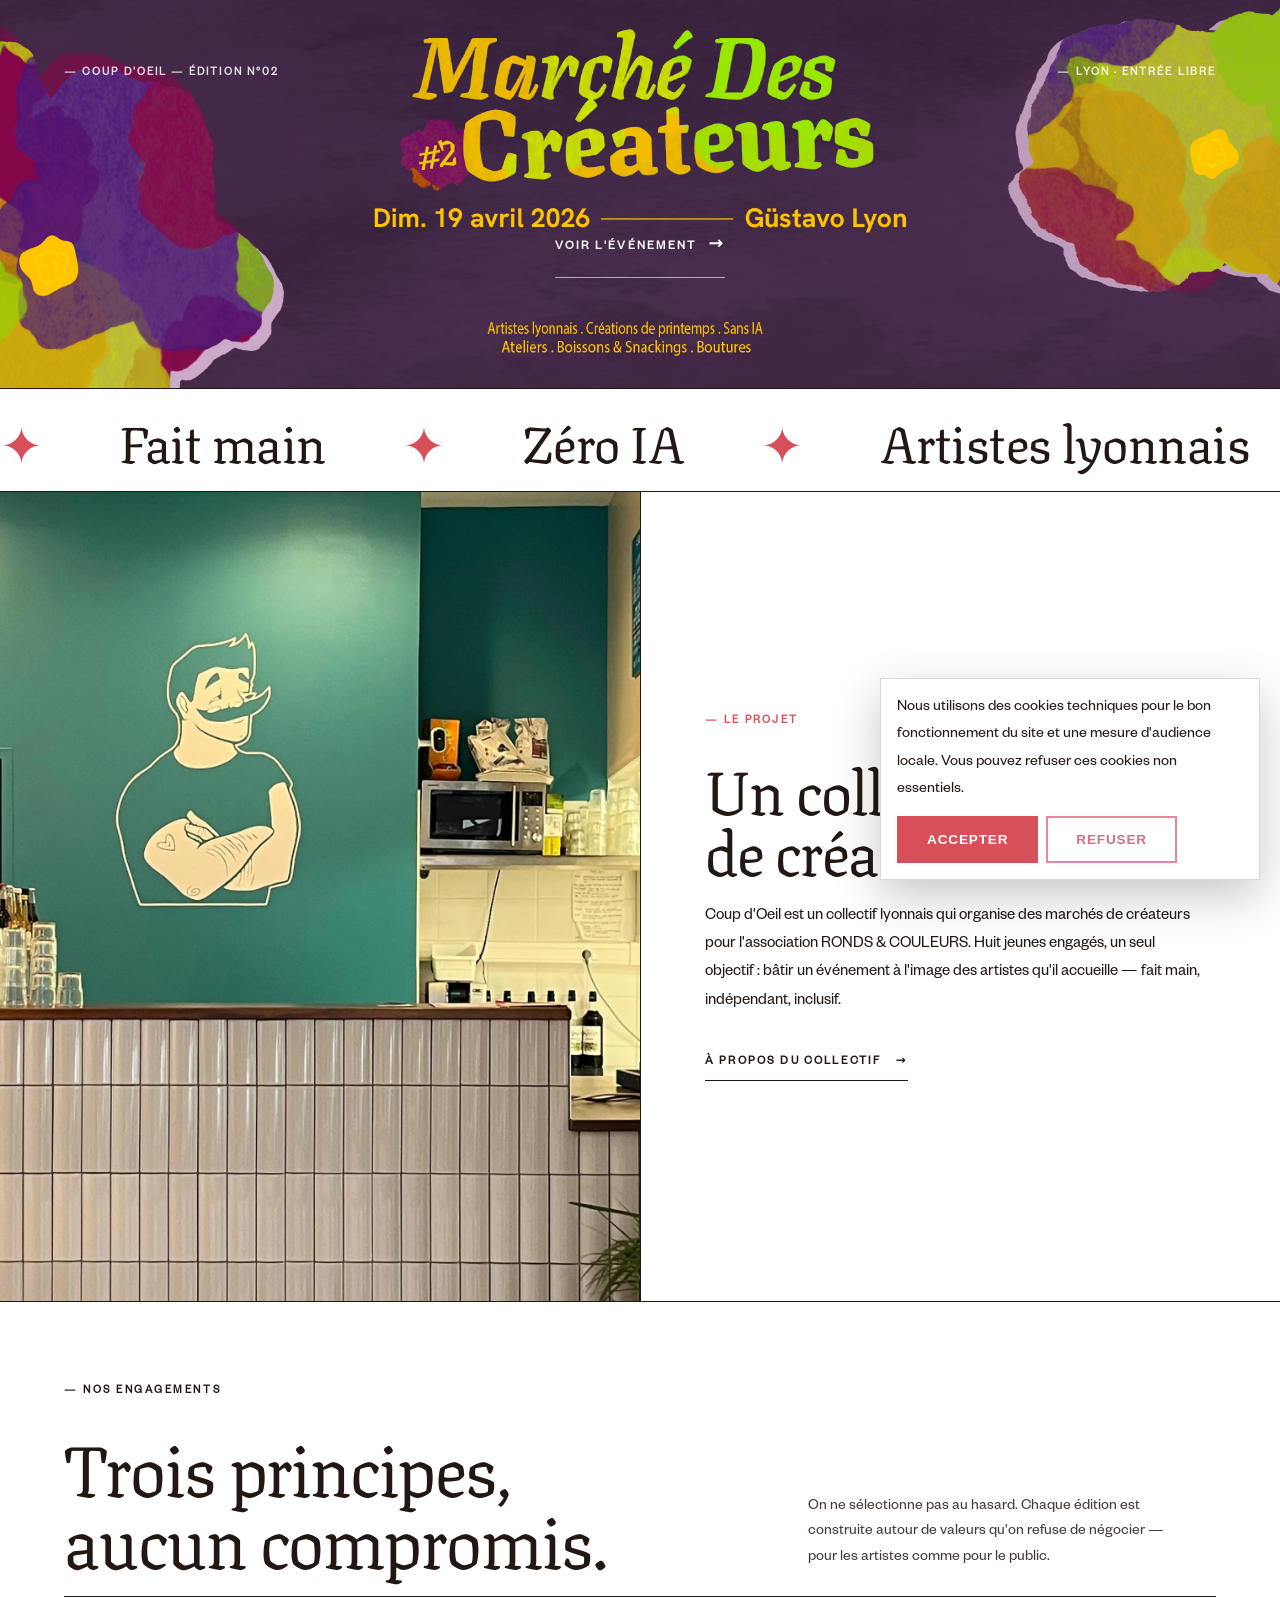
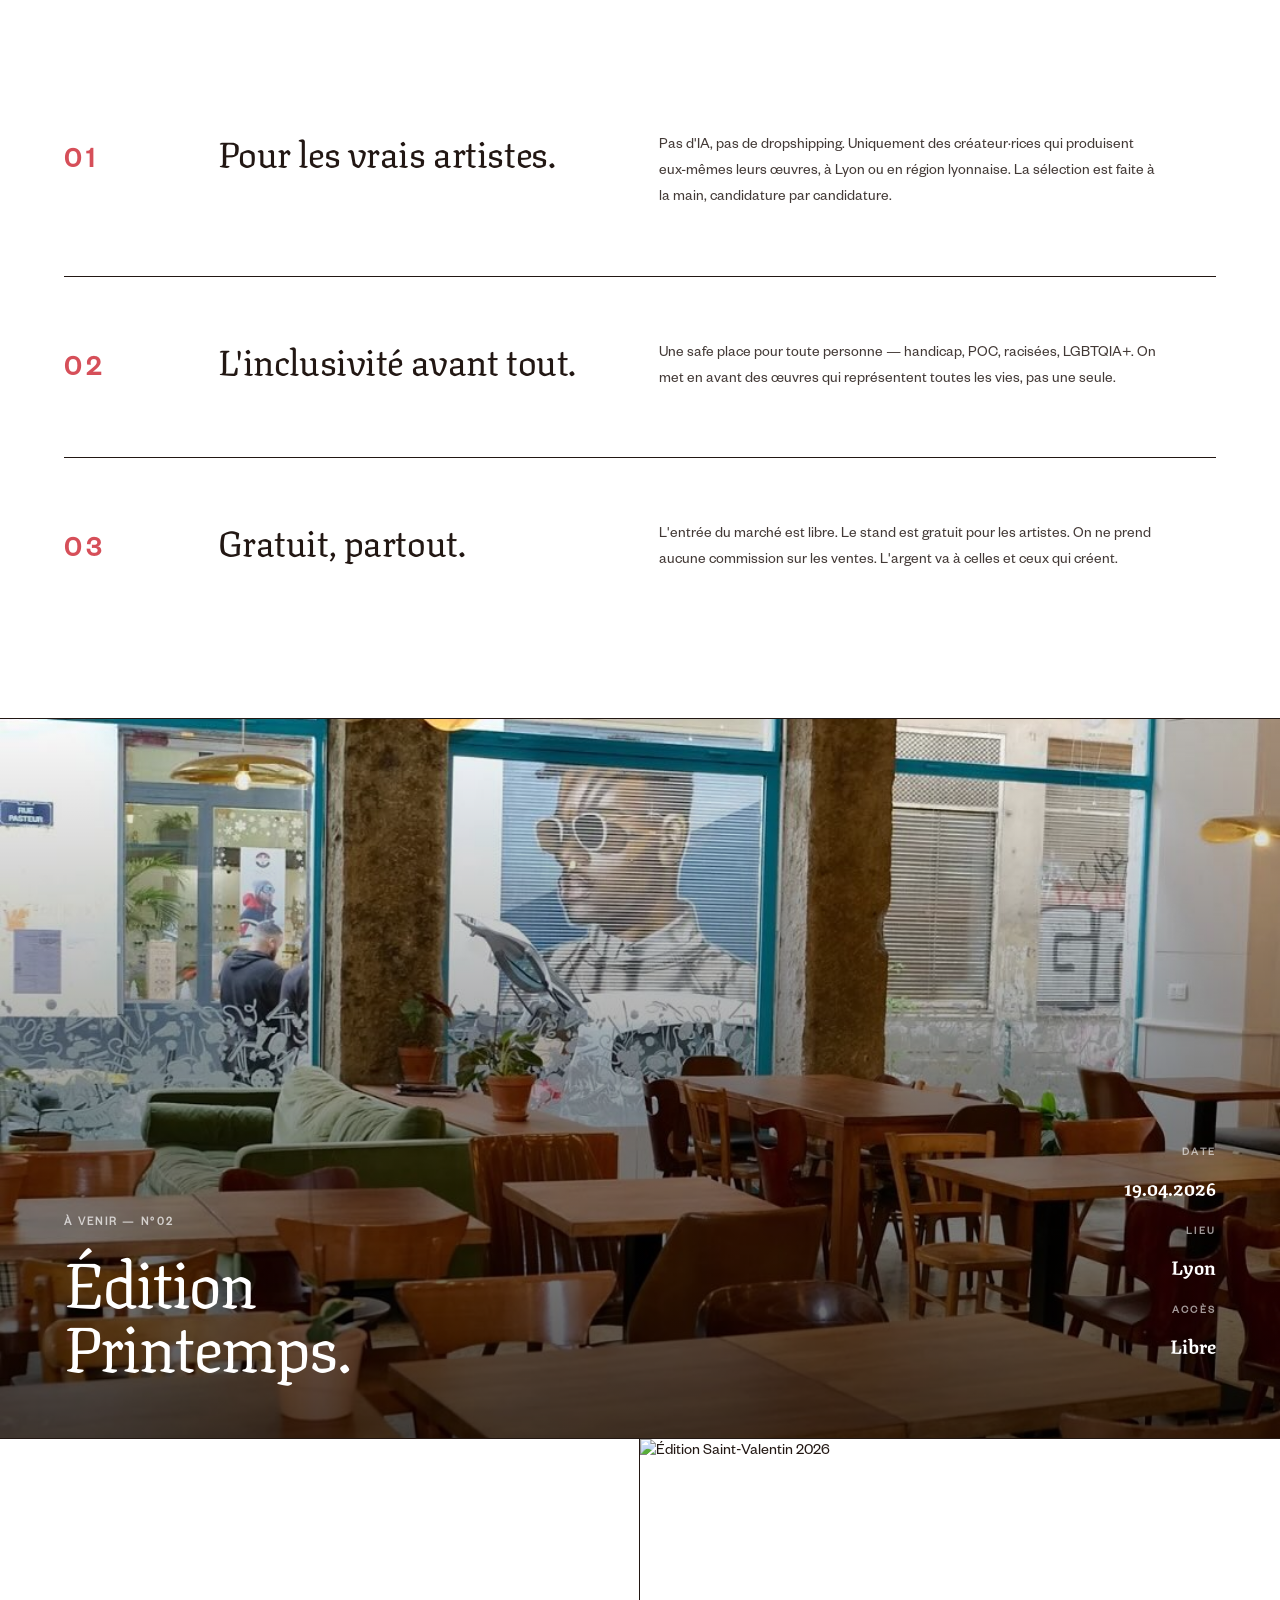
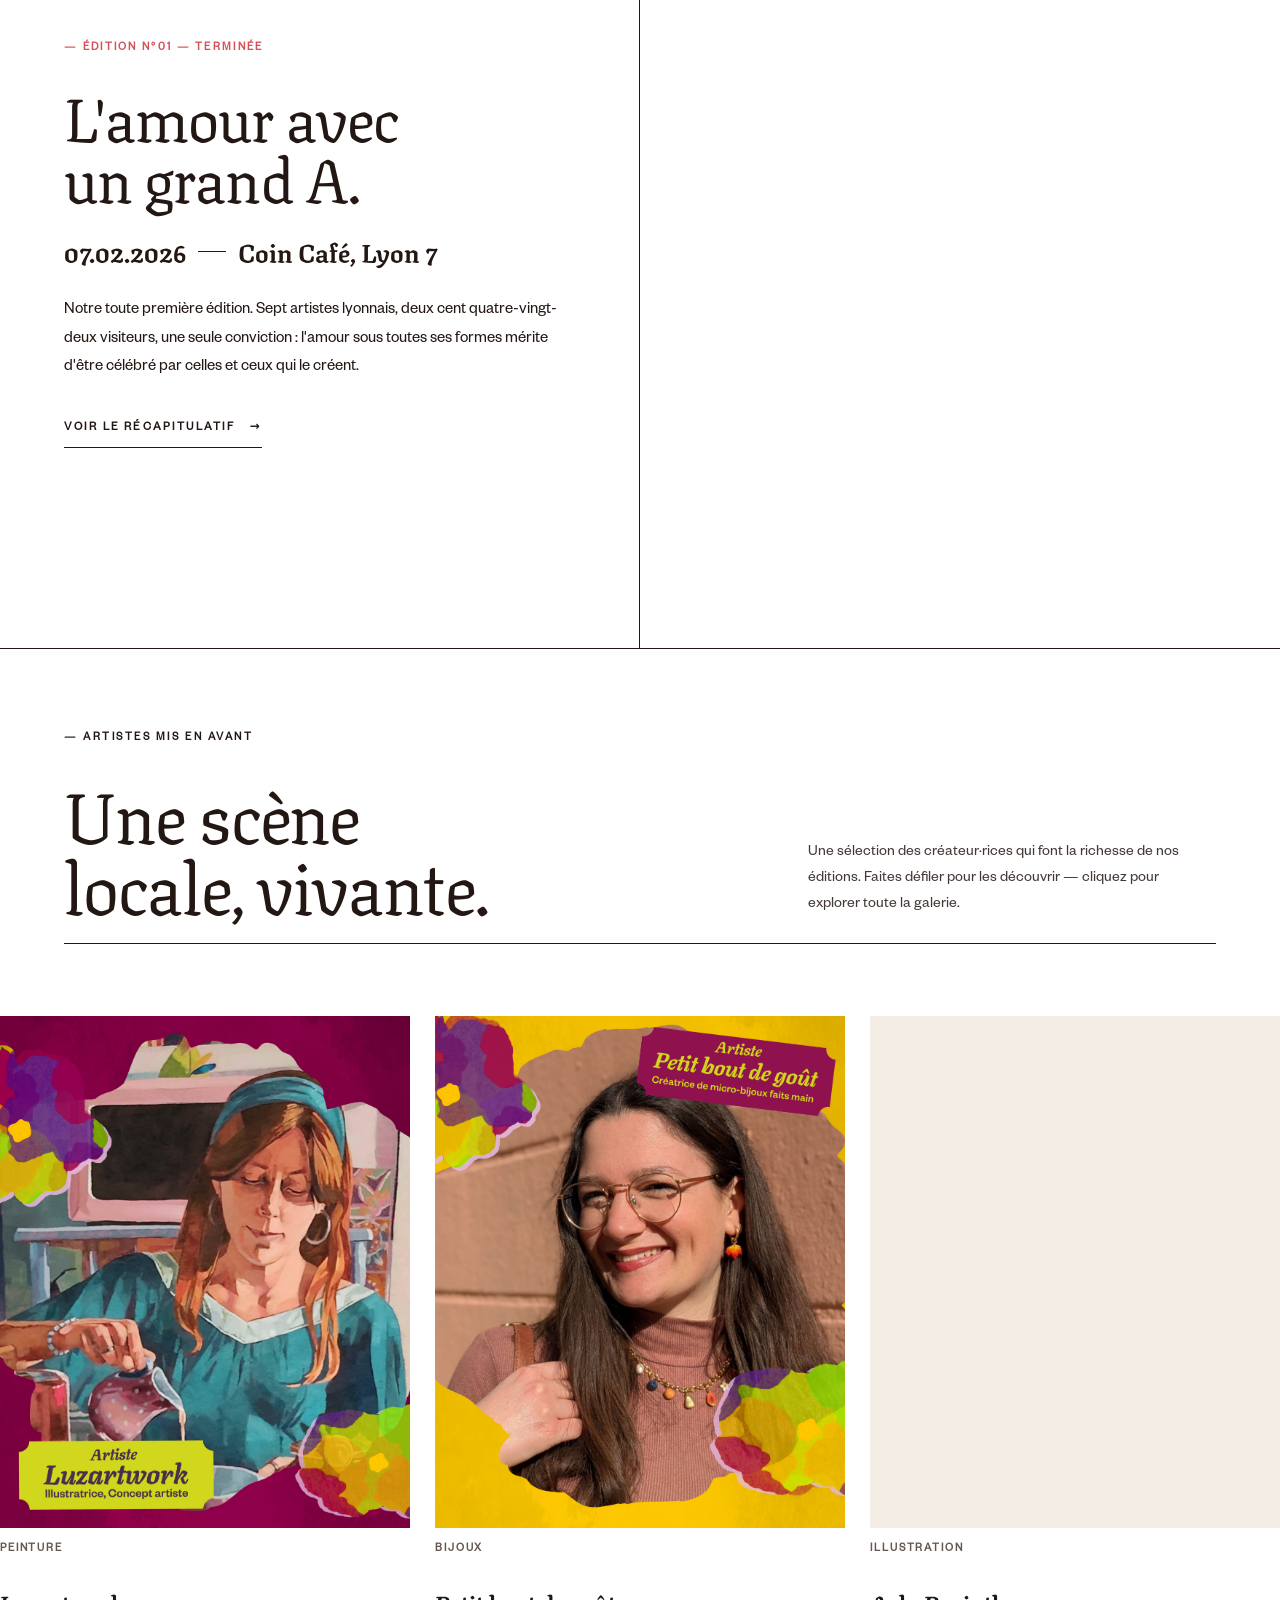
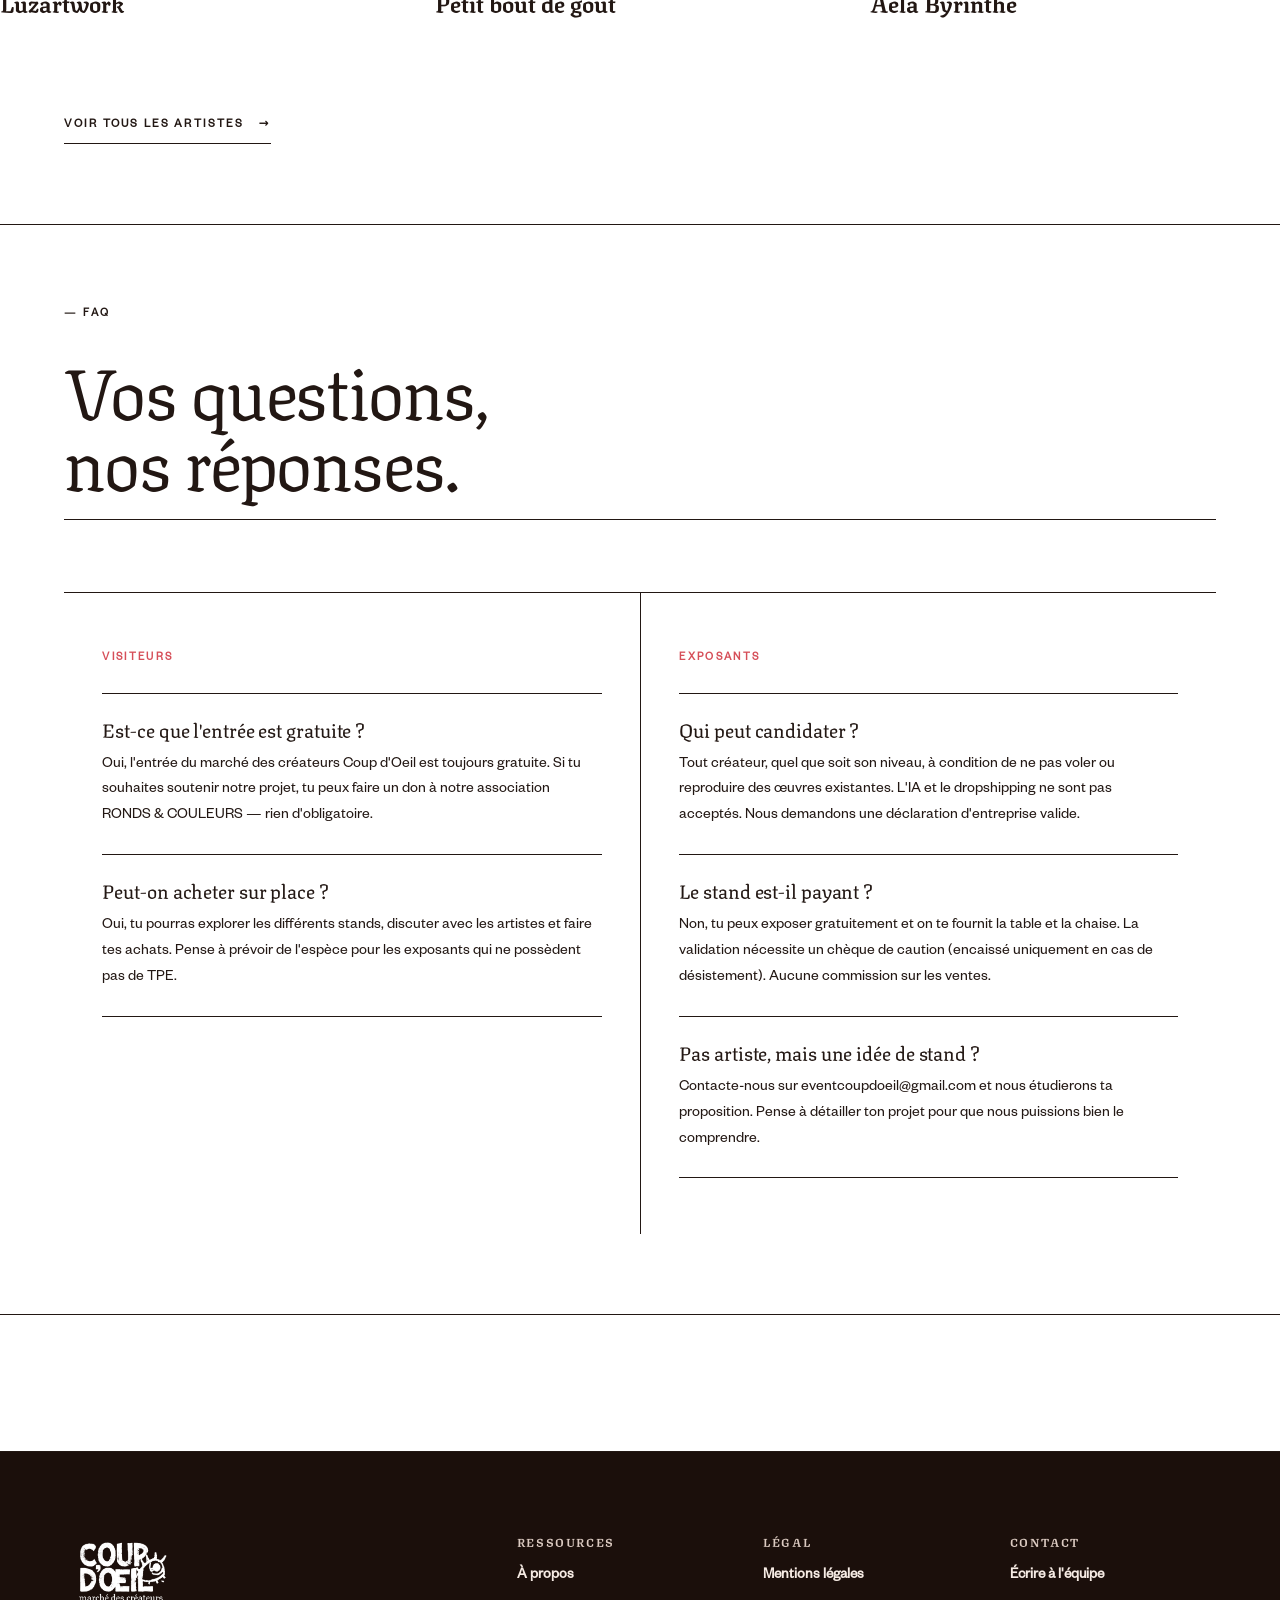
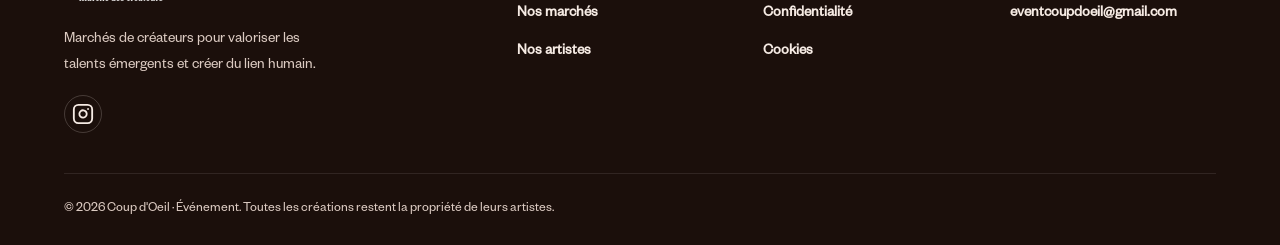
==== commit e9676529: "reworked artists, editions, SV event pages" ====
--- a/coupdoeil-site/index.html
+++ b/coupdoeil-site/index.html
@@ -89,7 +89,7 @@
         <span>Lyon · Entrée libre</span>
       </div>
       <div class="hero-editorial__bottom">
-        <a class="hero-editorial__cta" href="pages/edition-printemps-2026.html">Voir l'événement</a>
+        <a class="hero-editorial__cta" href="pages/edition-printemps.html">Voir l'événement</a>
       </div>
     </section>
     <main id="contenu">
@@ -105,7 +105,7 @@
       <!-- ─── MANIFESTO en split (image / texte) ─── -->
       <section class="split" id="manifesto">
         <div class="split__media">
-          <img src="assets/img/event/printemps/coupdoeuil-done-3.jpg" alt="Ambiance d'un marché Coup d'Oeil" loading="lazy" />
+          <img src="assets/img/event/Printemps/Gustavo1.webp" alt="Ambiance d'un marché Coup d'Oeil" loading="lazy" />
         </div>
         <div class="split__content">
           <p class="split__kicker">Le projet</p>
@@ -155,8 +155,8 @@
       </section>
 
       <!-- ─── PROCHAIN MARCHÉ — feature banner full-bleed ─── -->
-      <a class="feature-banner" href="pages/edition-printemps-2026.html" aria-label="Édition Printemps — Avril 2026">
-        <img src="assets/img/event/printemps/coupdoeuil-done-15.jpg" alt="" class="feature-banner__bg" aria-hidden="true" loading="lazy" />
+      <a class="feature-banner" href="pages/edition-printemps.html" aria-label="Édition Printemps — Avril 2026">
+        <img src="assets/img/event/Printemps/Gustavo2.jpg" alt="" class="feature-banner__bg" aria-hidden="true" loading="lazy" />
         <div class="feature-banner__content">
           <div>
             <p class="feature-banner__kicker">À venir — N°02</p>
@@ -173,7 +173,7 @@
       <!-- ─── ÉDITION PRÉCÉDENTE — split inversé ─── -->
       <section class="split split--reverse">
         <div class="split__media">
-          <img src="assets/img/event/printemps/coupdoeuil-done-10.jpg" alt="Édition Saint-Valentin 2026" loading="lazy" />
+          <img src="assets/img/event/saintValentin/coupdoeuil-done-10.jpg" alt="Édition Saint-Valentin 2026" loading="lazy" />
         </div>
         <div class="split__content">
           <p class="split__kicker">Édition n°01 — Terminée</p>
@@ -182,7 +182,7 @@
           <p class="split__text">
             Notre toute première édition. Sept artistes lyonnais, deux cent quatre-vingt-deux visiteurs, une seule conviction&nbsp;: l'amour sous toutes ses formes mérite d'être célébré par celles et ceux qui le créent.
           </p>
-          <a class="split__cta" href="pages/edition-printemps.html">Voir le récapitulatif</a>
+          <a class="split__cta" href="pages/edition-saint-valentin.html">Voir le récapitulatif</a>
         </div>
       </section>
 
--- a/coupdoeil-site/assets/css/main.css
+++ b/coupdoeil-site/assets/css/main.css
@@ -226,33 +226,90 @@
 
 [data-edition="saint-valentin"][data-theme="dark"] {
   --color-bg: #0f0c0a;
+  --color-surface: #18110f;
+  --color-surface-muted: #211712;
+  --color-text: #f8ede4;
+  --color-muted: #c5b2a7;
+  --color-border: #2e231e;
+  --color-footer-bg: #0b0604;
+  --color-footer-text: #f8ede4;
+  --color-footer-muted: #c5b2a7;
+  --shadow-soft: 0 12px 36px rgba(0, 0, 0, 0.36);
+  --shadow-strong: 0 18px 46px rgba(0, 0, 0, 0.48);
+}
+
+[data-edition="saint-valentin"] .hero-editorial.hero-editorial--poster {
+  background-image: url("../img/event/saintValentin/coupdoeuil-done-10.jpg");
+  background-color: #d64f59;
 }
 
 /* Printemps: aubergine, jaune, vert, magenta (palette de l'affiche) */
+/* Light = fond crème/lavande clair · Dark = aubergine de l'affiche */
 [data-edition="printemps"] {
-  --hue-primary: #e8c93a;        /* jaune affiche */
+  --hue-primary: #c5a520;        /* jaune affiche, assombri pour lisibilité sur clair */
+  --hue-secondary: #4e9a2c;      /* vert affiche, assombri pour lisibilité sur clair */
+  --hue-accent: #c23d78;          /* rose / magenta affiche */
+  --hue-contrast: #2e1d3f;        /* aubergine */
+  --color-bg: #f7f2fa;
+  --color-text: #2e1d3f;
+  --color-surface: #ffffff;
+  --color-surface-muted: #efe8f5;
+  --color-border: #d8cce5;
+  --color-muted: rgba(46, 29, 63, 0.55);
+  --color-on-primary: #2e1d3f;
+  --color-primary: var(--hue-primary);
+  --color-secondary: var(--hue-secondary);
+  --color-accent: var(--hue-accent);
+  --color-primary-strong: color-mix(in srgb, var(--hue-primary) 82%, #7a5500);
+  --color-secondary-strong: color-mix(in srgb, var(--hue-secondary) 82%, #1e4a0c);
+  --color-accent-strong: color-mix(in srgb, var(--hue-accent) 82%, #7a1a45);
+  --color-footer-bg: #2e1d3f;
+  --color-footer-text: #f4ecd8;
+  --color-footer-muted: rgba(244, 236, 216, 0.5);
+  --glow-1: color-mix(in srgb, var(--hue-primary) 12%, transparent);
+  --glow-2: color-mix(in srgb, var(--hue-secondary) 10%, transparent);
+  --glow-3: color-mix(in srgb, var(--hue-accent) 10%, transparent);
+  --shadow-soft: 0 12px 36px rgba(46, 29, 63, 0.08);
+  --shadow-strong: 0 18px 46px rgba(46, 29, 63, 0.14);
+  --panel-gradient: linear-gradient(
+    140deg,
+    color-mix(in srgb, var(--hue-primary) 10%, var(--color-surface)) 0%,
+    color-mix(in srgb, var(--hue-secondary) 8%, var(--color-surface)) 48%,
+    color-mix(in srgb, var(--hue-accent) 12%, var(--color-surface)) 100%
+  );
+  --color-highlight: color-mix(in srgb, var(--hue-primary) 10%, var(--color-surface));
+}
+
+[data-edition="printemps"][data-theme="dark"] {
+  color-scheme: dark;
+  --hue-primary: #e8c93a;        /* jaune affiche, pleine saturation sur fond sombre */
   --hue-secondary: #7ec244;      /* vert affiche */
   --hue-accent: #d94e8a;          /* rose / magenta affiche */
-  --hue-contrast: #2e1d3f;        /* aubergine fond */
   --color-bg: #2e1d3f;
   --color-text: #f4ecd8;
   --color-surface: #3a2750;
   --color-surface-muted: #44315c;
   --color-border: #5b4576;
   --color-muted: rgba(244, 236, 216, 0.6);
-  --color-primary: var(--hue-primary);
-  --color-secondary: var(--hue-secondary);
-  --color-accent: var(--hue-accent);
+  --color-on-primary: #2e1d3f;
   --color-primary-strong: color-mix(in srgb, var(--hue-primary) 82%, #f7a900);
   --color-secondary-strong: color-mix(in srgb, var(--hue-secondary) 82%, #2d6f1c);
   --color-accent-strong: color-mix(in srgb, var(--hue-accent) 82%, #7a1a45);
-}
-
-[data-edition="printemps"][data-theme="dark"] {
-  --color-bg: #0c0a0f;
-  --color-surface: #15111a;
-  --color-surface-muted: #1e1724;
-  --color-border: #2a2234;
+  --color-footer-bg: #1a0f2a;
+  --color-footer-text: #f4ecd8;
+  --color-footer-muted: rgba(244, 236, 216, 0.5);
+  --glow-1: color-mix(in srgb, var(--hue-primary) 10%, transparent);
+  --glow-2: color-mix(in srgb, var(--hue-secondary) 8%, transparent);
+  --glow-3: color-mix(in srgb, var(--hue-accent) 8%, transparent);
+  --shadow-soft: 0 12px 36px rgba(0, 0, 0, 0.28);
+  --shadow-strong: 0 18px 46px rgba(0, 0, 0, 0.38);
+  --panel-gradient: linear-gradient(
+    140deg,
+    color-mix(in srgb, var(--hue-primary) 14%, var(--color-surface)) 0%,
+    color-mix(in srgb, var(--hue-secondary) 10%, var(--color-surface)) 48%,
+    color-mix(in srgb, var(--hue-accent) 16%, var(--color-surface)) 100%
+  );
+  --color-highlight: color-mix(in srgb, var(--hue-primary) 14%, var(--color-surface));
 }
 
 * {
@@ -2148,11 +2205,7 @@
 
 .pill-nav button.active,
 .pill-nav a.active {
-  background: linear-gradient(
-    120deg,
-    var(--color-primary),
-    color-mix(in srgb, var(--color-secondary) 60%, var(--color-primary))
-  );
+  background: #F3BB00;
   color: var(--color-on-primary);
   border-color: color-mix(
     in srgb,
@@ -3288,6 +3341,135 @@
   }
 }
 
+/* ─── EDITIONS SPLIT — page "Nos marchés" ─── */
+.editions-split {
+  display: grid;
+  grid-template-columns: 1fr 1fr;
+  min-height: calc(100vh - 64px);
+}
+
+.edition-panel {
+  position: relative;
+  overflow: hidden;
+  display: flex;
+  align-items: flex-end;
+  padding: clamp(32px, 5vw, 64px);
+  text-decoration: none;
+  cursor: pointer;
+}
+
+.edition-panel__bg {
+  position: absolute;
+  inset: 0;
+  width: 100%;
+  height: 100%;
+  object-fit: cover;
+  z-index: 0;
+  transition: transform 0.6s ease, filter 0.6s ease;
+}
+
+.edition-panel:hover .edition-panel__bg {
+  transform: scale(1.04);
+}
+
+.edition-panel::after {
+  content: "";
+  position: absolute;
+  inset: 0;
+  z-index: 1;
+}
+
+.edition-panel--sv::after {
+  background: linear-gradient(to top, rgba(214, 79, 89, 0.85) 0%, rgba(214, 79, 89, 0.3) 50%, transparent 100%);
+}
+
+.edition-panel--pr::after {
+  background: linear-gradient(to top, rgba(46, 29, 63, 0.9) 0%, rgba(46, 29, 63, 0.35) 50%, transparent 100%);
+}
+
+.edition-panel__content {
+  position: relative;
+  z-index: 2;
+  display: flex;
+  flex-direction: column;
+  gap: var(--spacing);
+}
+
+.edition-panel--sv .edition-panel__content {
+  color: #fff;
+}
+
+.edition-panel--pr .edition-panel__content {
+  color: #f4ecd8;
+}
+
+.edition-panel__kicker {
+  font-family: var(--font-base);
+  font-size: 0.72rem;
+  text-transform: uppercase;
+  letter-spacing: 0.22em;
+  font-weight: 700;
+  margin: 0;
+  opacity: 0.8;
+}
+
+.edition-panel__title {
+  font-family: var(--font-heading);
+  font-size: clamp(3rem, 7vw, 6rem);
+  font-weight: 400;
+  line-height: 0.9;
+  letter-spacing: -0.02em;
+  margin: 0;
+}
+
+.edition-panel__meta {
+  display: flex;
+  gap: clamp(24px, 3vw, 48px);
+  font-size: 0.82rem;
+  letter-spacing: 0.04em;
+  margin: 0;
+  opacity: 0.85;
+}
+
+.edition-panel__meta dt {
+  text-transform: uppercase;
+  font-weight: 700;
+  letter-spacing: 0.14em;
+  font-size: 0.68rem;
+  margin-bottom: 2px;
+}
+
+.edition-panel__meta dd {
+  margin: 0;
+}
+
+.edition-panel__cta {
+  display: inline-block;
+  margin-top: var(--spacing-sm);
+  font-family: var(--font-base);
+  font-size: 0.78rem;
+  font-weight: 700;
+  text-transform: uppercase;
+  letter-spacing: 0.18em;
+  border-bottom: 1px solid currentColor;
+  padding-bottom: 4px;
+  transition: opacity 0.3s ease;
+}
+
+.edition-panel:hover .edition-panel__cta {
+  opacity: 0.7;
+}
+
+@media (max-width: 768px) {
+  .editions-split {
+    grid-template-columns: 1fr;
+  }
+
+  .edition-panel {
+    min-height: 50vh;
+  }
+}
+
 /* ─── FEATURE BANNER full-bleed (prochain événement) ─── */
 .feature-banner {
   position: relative;
--- a/coupdoeil-site/assets/css/forms.css
+++ b/coupdoeil-site/assets/css/forms.css
@@ -175,11 +175,7 @@
 }
 
 .registration-toggle__btn.is-active {
-  background: linear-gradient(
-    120deg,
-    var(--color-primary),
-    color-mix(in srgb, var(--color-secondary) 36%, var(--color-primary))
-  );
+  background: #F3BB00;
   color: var(--color-on-primary);
   box-shadow: var(--shadow-soft);
   transform: translateY(-1px);
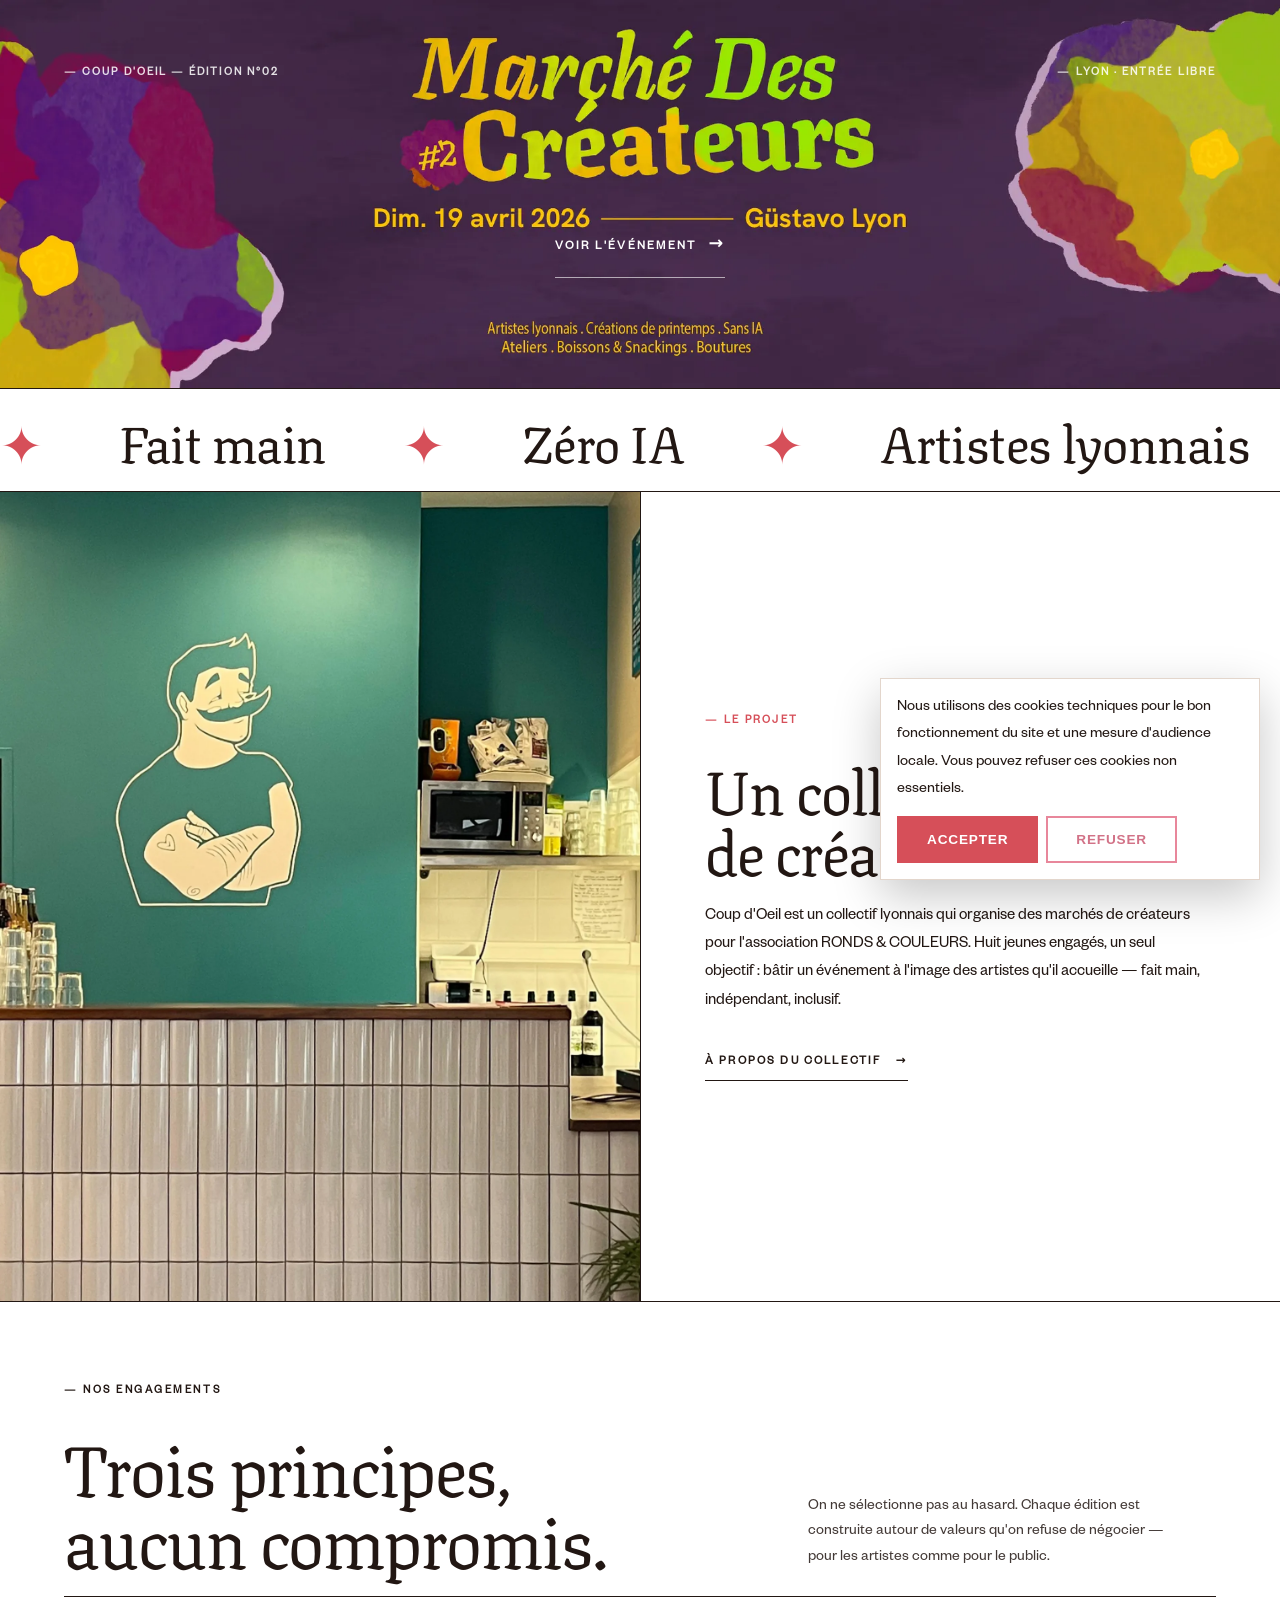
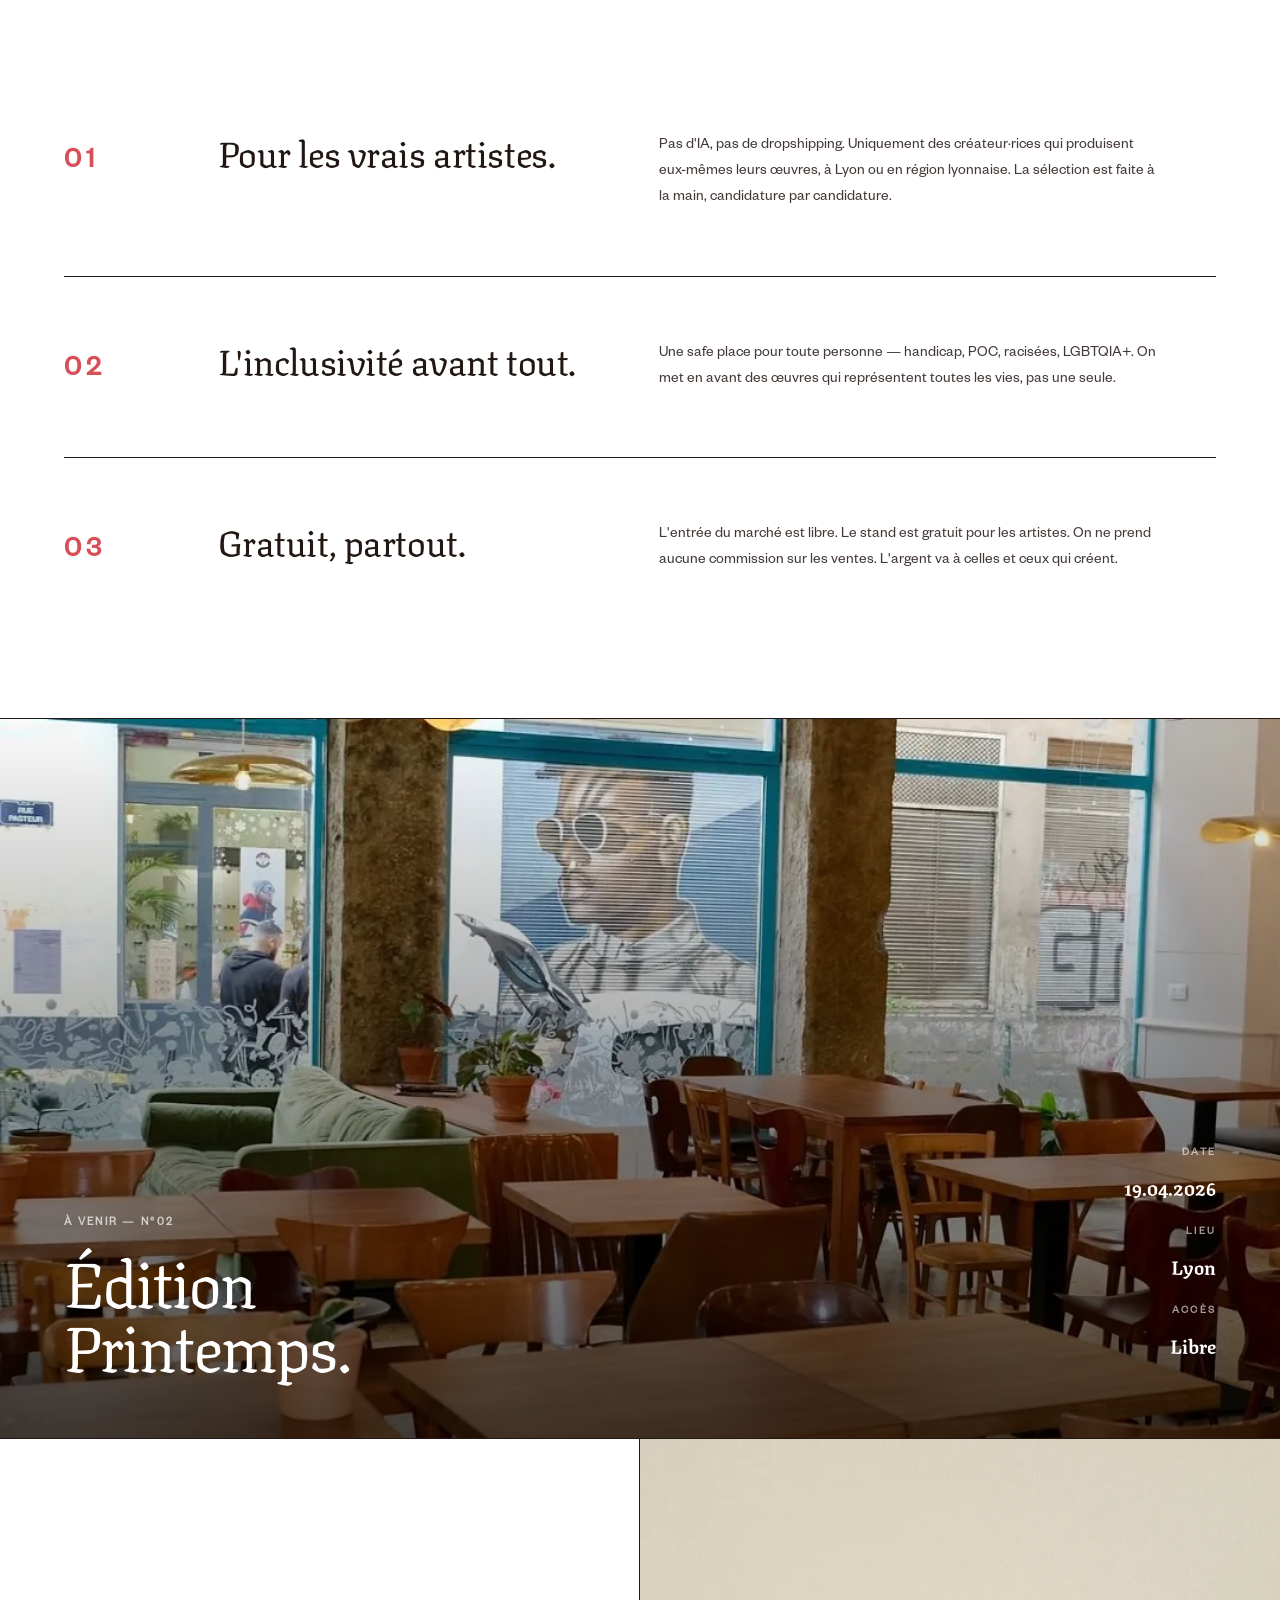
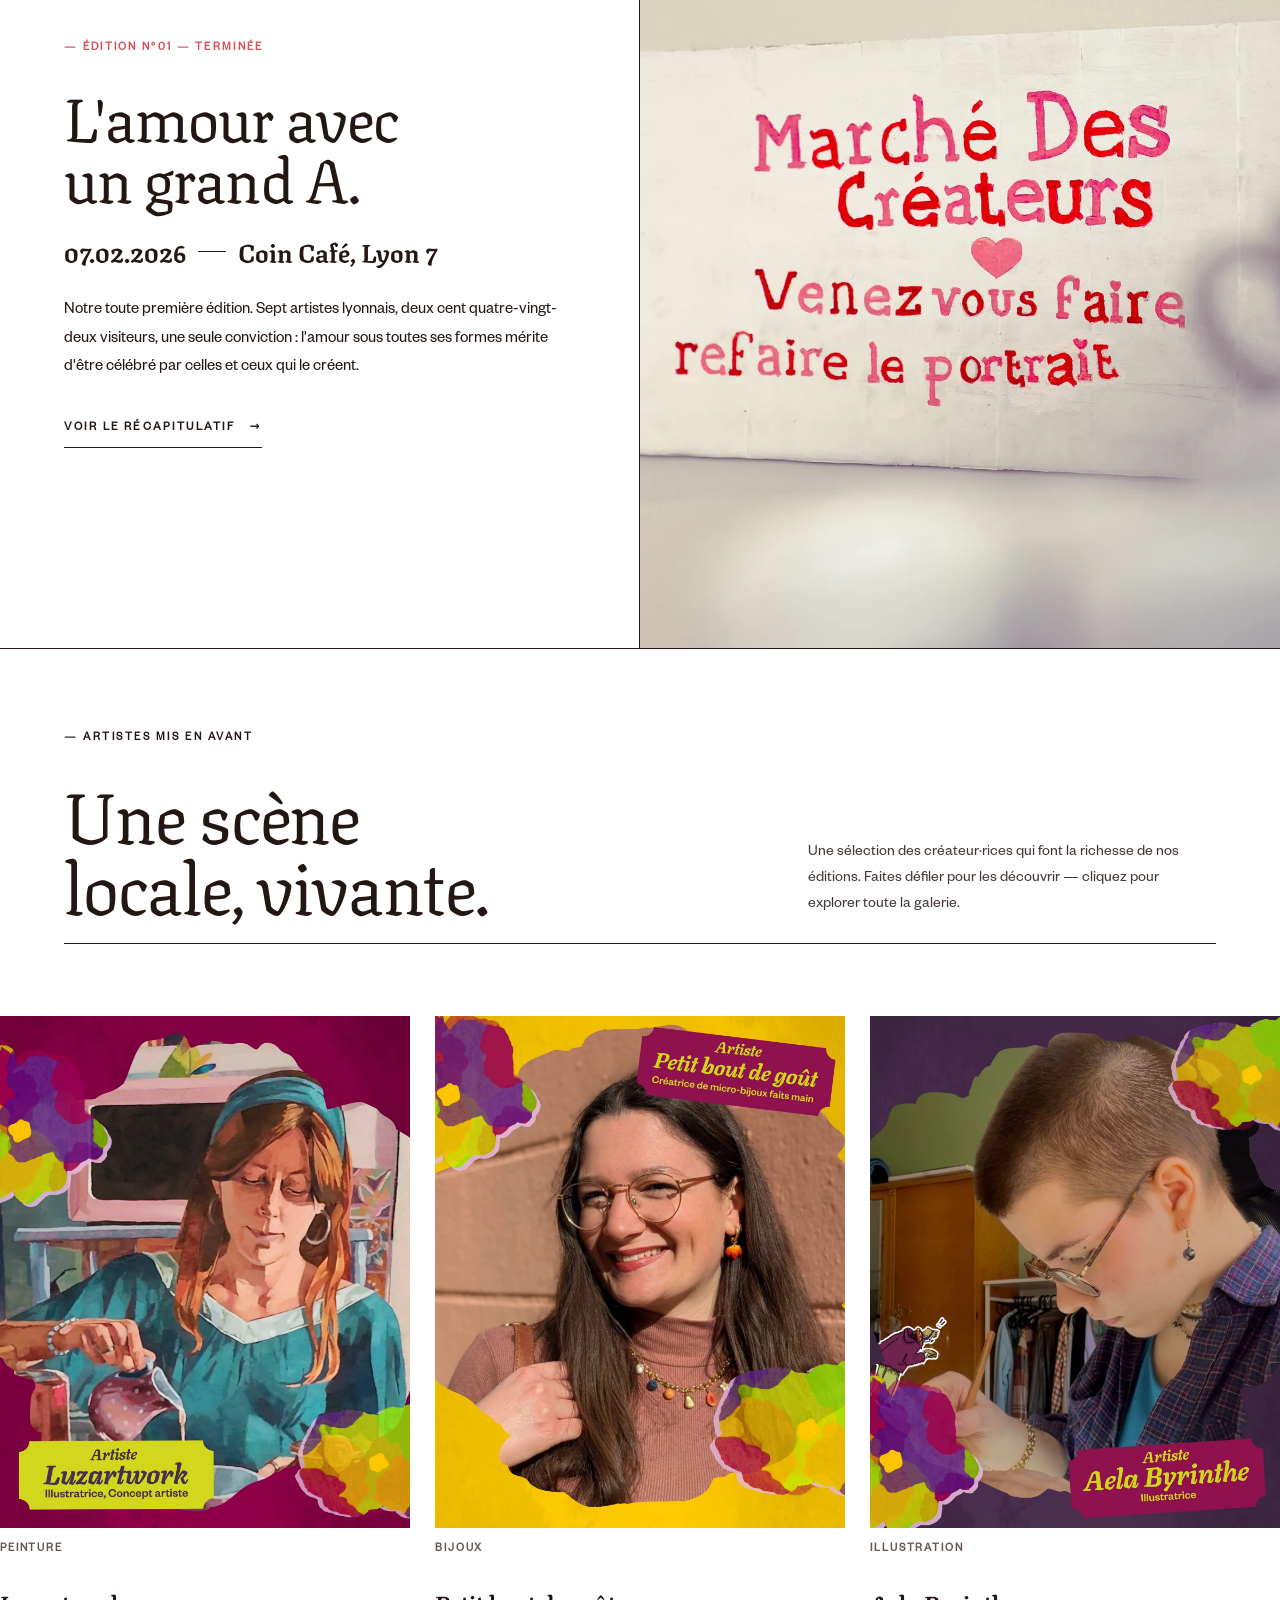
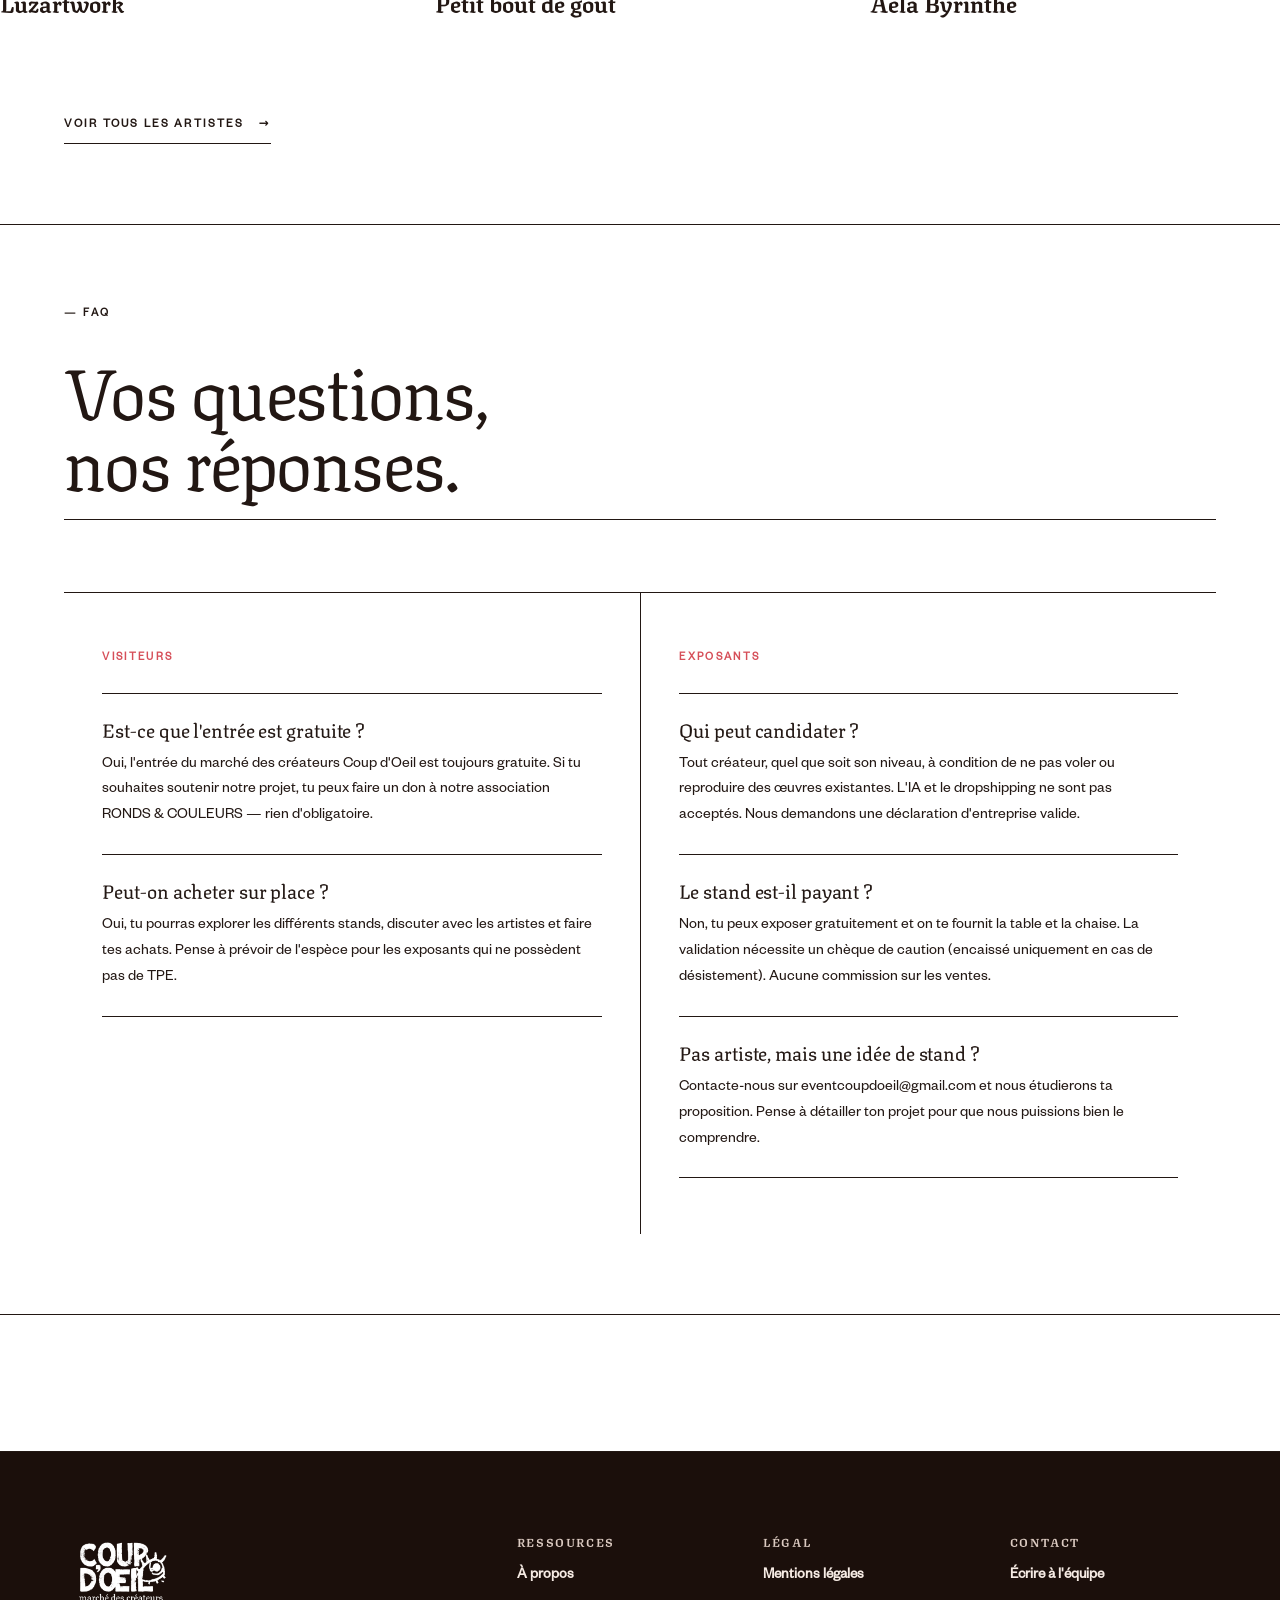
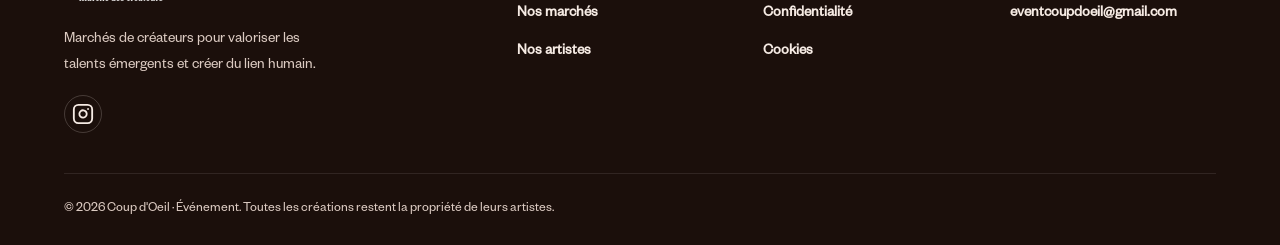
==== commit d72467e1: "V2!!!" ====
--- a/coupdoeil-site/index.html
+++ b/coupdoeil-site/index.html
@@ -13,11 +13,11 @@
       property="og:description"
       content="Marchés de créateurs, inscriptions artistes et visiteurs, répertoire des talents."
     />
-    <link rel="preload" as="image" href="assets/img/banner/Blanc_fond_web.jpg" />
+    <link rel="preload" as="image" href="assets/img/banner/Blanc_fond_web.webp" />
     <link
       rel="preload"
       as="image"
-      href="assets/img/banner/fond_web_dark.jpg"
+      href="assets/img/banner/fond_web_dark.webp"
       media="(prefers-color-scheme: dark)"
     />
     <link rel="stylesheet" href="assets/css/main.css" />
@@ -29,13 +29,13 @@
       <div class="navbar" role="navigation" aria-label="Navigation principale">
         <a class="logo" href="index.html">
           <img
-            src="assets/img/logo/nobg_logo_light.png"
+            src="assets/img/logo/nobg_logo_light.webp"
             alt="Logo Coup d'Oeil"
             class="logo-img logo-img--light"
             decoding="async"
           />
           <img
-            src="assets/img/logo/nobg_logo_dark.png"
+            src="assets/img/logo/nobg_logo_dark.webp"
             alt=""
             class="logo-img logo-img--dark"
             aria-hidden="true"
@@ -73,12 +73,15 @@
             aria-label="Basculer le thème"
           >
             <img
-              src="assets/img/logo/light_dark.png"
+              src="assets/img/logo/light_dark.webp"
               alt=""
               class="theme-toggle__icon"
               aria-hidden="true"
               decoding="async"
             />
+          </button>
+          <button class="nav-burger" type="button" aria-expanded="false" aria-label="Ouvrir le menu" data-nav-toggle>
+            <span class="nav-burger__line"></span>
           </button>
         </div>
       </div>
@@ -156,7 +159,7 @@
 
       <!-- ─── PROCHAIN MARCHÉ — feature banner full-bleed ─── -->
       <a class="feature-banner" href="pages/edition-printemps.html" aria-label="Édition Printemps — Avril 2026">
-        <img src="assets/img/event/Printemps/Gustavo2.jpg" alt="" class="feature-banner__bg" aria-hidden="true" loading="lazy" />
+        <img src="assets/img/event/Printemps/Gustavo2.webp" alt="" class="feature-banner__bg" aria-hidden="true" loading="lazy" />
         <div class="feature-banner__content">
           <div>
             <p class="feature-banner__kicker">À venir — N°02</p>
@@ -173,7 +176,7 @@
       <!-- ─── ÉDITION PRÉCÉDENTE — split inversé ─── -->
       <section class="split split--reverse">
         <div class="split__media">
-          <img src="assets/img/event/saintValentin/coupdoeuil-done-10.jpg" alt="Édition Saint-Valentin 2026" loading="lazy" />
+          <img src="assets/img/event/saintValentin/coupdoeuil-done-10.webp" alt="Édition Saint-Valentin 2026" loading="lazy" />
         </div>
         <div class="split__content">
           <p class="split__kicker">Édition n°01 — Terminée</p>
@@ -243,7 +246,7 @@
     <footer>
       <div class="footer-content">
         <div>
-          <img src="assets/img/logo/nobg_logo_light.png" alt="Coup d'Oeil" class="footer-logo" />
+          <img src="assets/img/logo/nobg_logo_light.webp" alt="Coup d'Oeil" class="footer-logo" />
           <p>
             Marchés de créateurs pour valoriser les talents émergents et créer
             du lien humain.
--- a/coupdoeil-site/assets/css/main.css
+++ b/coupdoeil-site/assets/css/main.css
@@ -126,7 +126,7 @@
   --text-sm: 0.95rem;
   --text-base: 1.05rem;
   --text-lg: 1.25rem;
-  --hero-banner-image: url("../img/banner/Blanc_fond_web.jpg");
+  --hero-banner-image: url("../img/banner/Blanc_fond_web.webp");
 }
 
 @font-face {
@@ -208,7 +208,7 @@
     var(--color-success) 12%,
     transparent
   );
-  --hero-banner-image: url("../img/banner/fond_web_dark.jpg");
+  --hero-banner-image: url("../img/banner/fond_web_dark.webp");
 }
 
 /* ── Edition-specific color schemes ── */
@@ -239,7 +239,7 @@
 }
 
 [data-edition="saint-valentin"] .hero-editorial.hero-editorial--poster {
-  background-image: url("../img/event/saintValentin/coupdoeuil-done-10.jpg");
+  background-image: url("../img/event/saintValentin/coupdoeuil-done-10.webp");
   background-color: #d64f59;
 }
 
@@ -2449,24 +2449,140 @@
   top: 10px;
 }
 
-@media (max-width: 720px) {
+/* ─── HAMBURGER BUTTON ─── */
+.nav-burger {
+  display: none;
+  align-items: center;
+  justify-content: center;
+  width: 44px;
+  height: 44px;
+  padding: 0;
+  border: 1px solid var(--color-border);
+  background: transparent;
+  cursor: pointer;
+  position: relative;
+  z-index: 61;
+}
+
+.nav-burger__line {
+  display: block;
+  width: 20px;
+  height: 2px;
+  background: var(--color-text);
+  position: relative;
+  transition: background 0.2s ease;
+}
+
+.nav-burger__line::before,
+.nav-burger__line::after {
+  content: "";
+  position: absolute;
+  left: 0;
+  width: 100%;
+  height: 2px;
+  background: var(--color-text);
+  transition: transform 0.3s ease;
+}
+
+.nav-burger__line::before { top: -6px; }
+.nav-burger__line::after  { top: 6px; }
+
+.nav-burger[aria-expanded="true"] .nav-burger__line {
+  background: transparent;
+}
+
+.nav-burger[aria-expanded="true"] .nav-burger__line::before {
+  transform: rotate(45deg) translate(4px, 4px);
+}
+
+.nav-burger[aria-expanded="true"] .nav-burger__line::after {
+  transform: rotate(-45deg) translate(4px, -4px);
+}
+
+/* ─── MOBILE OVERLAY ─── */
+.nav-overlay {
+  display: none;
+}
+
+@media (max-width: 900px) {
+  header {
+    z-index: 100;
+    padding: 0 var(--spacing);
+  }
+
+  header.header--visible {
+    padding: 0 var(--spacing);
+  }
+
+  .nav-burger {
+    display: flex;
+  }
+
+  /* Grid: row 1 = logo | actions, row 2 = nav (hidden until open) */
   .navbar {
-    flex-wrap: wrap;
-    gap: var(--spacing-sm);
+    display: grid;
+    grid-template-columns: 1fr auto;
+    grid-template-rows: auto 0fr;
+    align-items: center;
+    gap: 0;
+    padding: 12px 0;
+    transition: grid-template-rows 0.35s ease;
+  }
+
+  .navbar.navbar--open {
+    grid-template-rows: auto 1fr;
   }
 
   .logo {
-    margin-right: 0;
+    grid-column: 1;
+    grid-row: 1;
+  }
+
+  .logo-img {
+    transform: scale(1.5);
+  }
+
+  .nav-actions {
+    grid-column: 2;
+    grid-row: 1;
+    gap: var(--spacing-xs);
+  }
+
+  nav {
+    grid-column: 1 / -1;
+    grid-row: 2;
+    overflow: hidden;
+    display: none;
+  }
+
+  nav.nav--open {
+    display: flex;
+    align-items: center;
+    justify-content: center;
+    padding: var(--spacing-xl) 0 var(--spacing-lg);
   }
 
   .nav-links {
-    width: 100%;
-    justify-content: center;
-    font-size: 0.9rem;
+    flex-direction: column;
+    align-items: center;
+    gap: var(--spacing-lg);
+    font-size: 1.4rem;
+    letter-spacing: 0.1em;
+    width: auto;
+    white-space: normal;
   }
 
   .nav-links a {
-    padding: 8px 12px;
+    padding: 8px 0;
+    font-size: 1.2rem;
+  }
+
+  .nav-links a::after {
+    bottom: -4px;
+  }
+
+  .nav-contact-btn {
+    display: none;
   }
 
   .hero-banner {
@@ -2599,6 +2715,38 @@
   }
 }
 
+/* ─── Very small screens ─── */
+@media (max-width: 480px) {
+  .footer-content {
+    grid-template-columns: 1fr;
+    gap: var(--spacing-lg);
+  }
+
+  .footer-content > div:first-child {
+    grid-column: auto;
+  }
+
+  .cookie-banner {
+    left: 10px;
+    right: 10px;
+    bottom: 10px;
+    max-width: none;
+    width: auto;
+  }
+
+  .logo-img {
+    transform: scale(1.3);
+  }
+
+  .ed-section {
+    padding: clamp(48px, 6vh, 80px) var(--spacing);
+  }
+
+  .marquee__inner {
+    font-size: clamp(1.2rem, 3.5vw, 2rem);
+  }
+}
+
 @media (prefers-reduced-motion: reduce) {
   html {
     scroll-behavior: auto;
@@ -2685,6 +2833,8 @@
   font-weight: 700;
   letter-spacing: 0.16em;
   gap: clamp(16px, 2.5vw, 36px);
+  flex-wrap: nowrap;
+  white-space: nowrap;
 }
 
 .nav-links a {
@@ -2742,7 +2892,7 @@
 .hero-editorial.hero-editorial--poster {
   --poster-ratio: 3.3;
   background-color: #2e1d3f;
-  background-image: url("../img/banner/Banniere_web_Printemps.jpg");
+  background-image: url("../img/banner/Banniere_web_Printemps.webp");
   background-repeat: no-repeat;
   background-position: center center;
   background-size: cover;
@@ -2812,7 +2962,24 @@
     gap: 8px;
   }
   .hero-editorial.hero-editorial--poster {
-    background-size: contain;
+    height: auto;
+    min-height: 60vh;
+    max-height: none;
+    background-size: cover;
+    background-position: center center;
+  }
+}
+
+@media (max-width: 480px) {
+  .hero-editorial.hero-editorial--poster {
+    min-height: 55vh;
+  }
+  .hero-editorial--poster .hero-editorial__top {
+    padding-top: 70px;
+    font-size: 0.62rem;
+  }
+  .hero-editorial--poster .hero-editorial__bottom {
+    padding-bottom: clamp(48px, 6vh, 80px);
   }
 }
 
@@ -2948,15 +3115,39 @@
 }
 
 @media (max-width: 800px) {
+  .hero-editorial {
+    min-height: 80vh;
+  }
   .hero-editorial__main {
     grid-template-columns: 1fr;
     align-items: start;
+    gap: var(--spacing-lg);
+    padding: var(--spacing-lg);
+  }
+  .hero-editorial__title {
+    font-size: clamp(2.4rem, 9vw, 5rem);
   }
   .hero-editorial__meta {
     text-align: left;
+    min-width: 0;
   }
   .hero-editorial__cta {
     justify-self: start;
+  }
+  .hero-editorial__top {
+    padding: 100px var(--spacing-lg) 0;
+  }
+}
+
+@media (max-width: 480px) {
+  .hero-editorial {
+    min-height: 70vh;
+  }
+  .hero-editorial__title {
+    font-size: clamp(2rem, 8vw, 3.2rem);
+  }
+  .hero-editorial__main {
+    padding: var(--spacing);
   }
 }
 
@@ -3144,17 +3335,27 @@
     min-height: auto;
   }
   .split__media {
-    min-height: 60vh;
+    min-height: 50vh;
   }
   .split__content {
     border-left: none;
     border-top: var(--rule);
+    padding: clamp(32px, 6vw, 64px) var(--spacing);
   }
   .split--reverse .split__media {
     order: 0;
   }
   .split--reverse .split__content {
     border-right: none;
+  }
+  .split__title {
+    font-size: clamp(1.8rem, 6vw, 2.8rem);
+  }
+}
+
+@media (max-width: 480px) {
+  .split__media {
+    min-height: 40vh;
   }
 }
 
@@ -3216,6 +3417,23 @@
   }
   .ed-list__text {
     grid-column: 2;
+  }
+}
+
+@media (max-width: 480px) {
+  .ed-list__item {
+    grid-template-columns: 1fr;
+    padding: clamp(24px, 5vw, 40px) 0;
+  }
+  .ed-list__num {
+    font-size: 1.4rem;
+  }
+  .ed-list__title {
+    grid-column: auto;
+    font-size: clamp(1.3rem, 4vw, 1.8rem);
+  }
+  .ed-list__text {
+    grid-column: auto;
   }
 }
 
@@ -3468,6 +3686,22 @@
   .edition-panel {
     min-height: 50vh;
   }
+
+  .edition-panel__title {
+    font-size: clamp(2.2rem, 10vw, 4rem);
+  }
+
+  .edition-panel__meta {
+    flex-wrap: wrap;
+    gap: var(--spacing-sm);
+  }
+}
+
+@media (max-width: 480px) {
+  .edition-panel {
+    min-height: 45vh;
+    padding: clamp(20px, 4vw, 40px);
+  }
 }
 
 /* ─── FEATURE BANNER full-bleed (prochain événement) ─── */
@@ -3551,11 +3785,29 @@
 }
 
 @media (max-width: 800px) {
+  .feature-banner {
+    min-height: 60vh;
+    padding: var(--spacing-lg) var(--spacing);
+  }
   .feature-banner__content {
     grid-template-columns: 1fr;
+    gap: var(--spacing-lg);
   }
   .feature-banner__meta {
     text-align: left;
+    display: flex;
+    flex-wrap: wrap;
+    gap: var(--spacing);
+    min-width: 0;
+  }
+  .feature-banner__title {
+    font-size: clamp(1.8rem, 7vw, 3rem);
+  }
+}
+
+@media (max-width: 480px) {
+  .feature-banner {
+    min-height: 50vh;
   }
 }
 
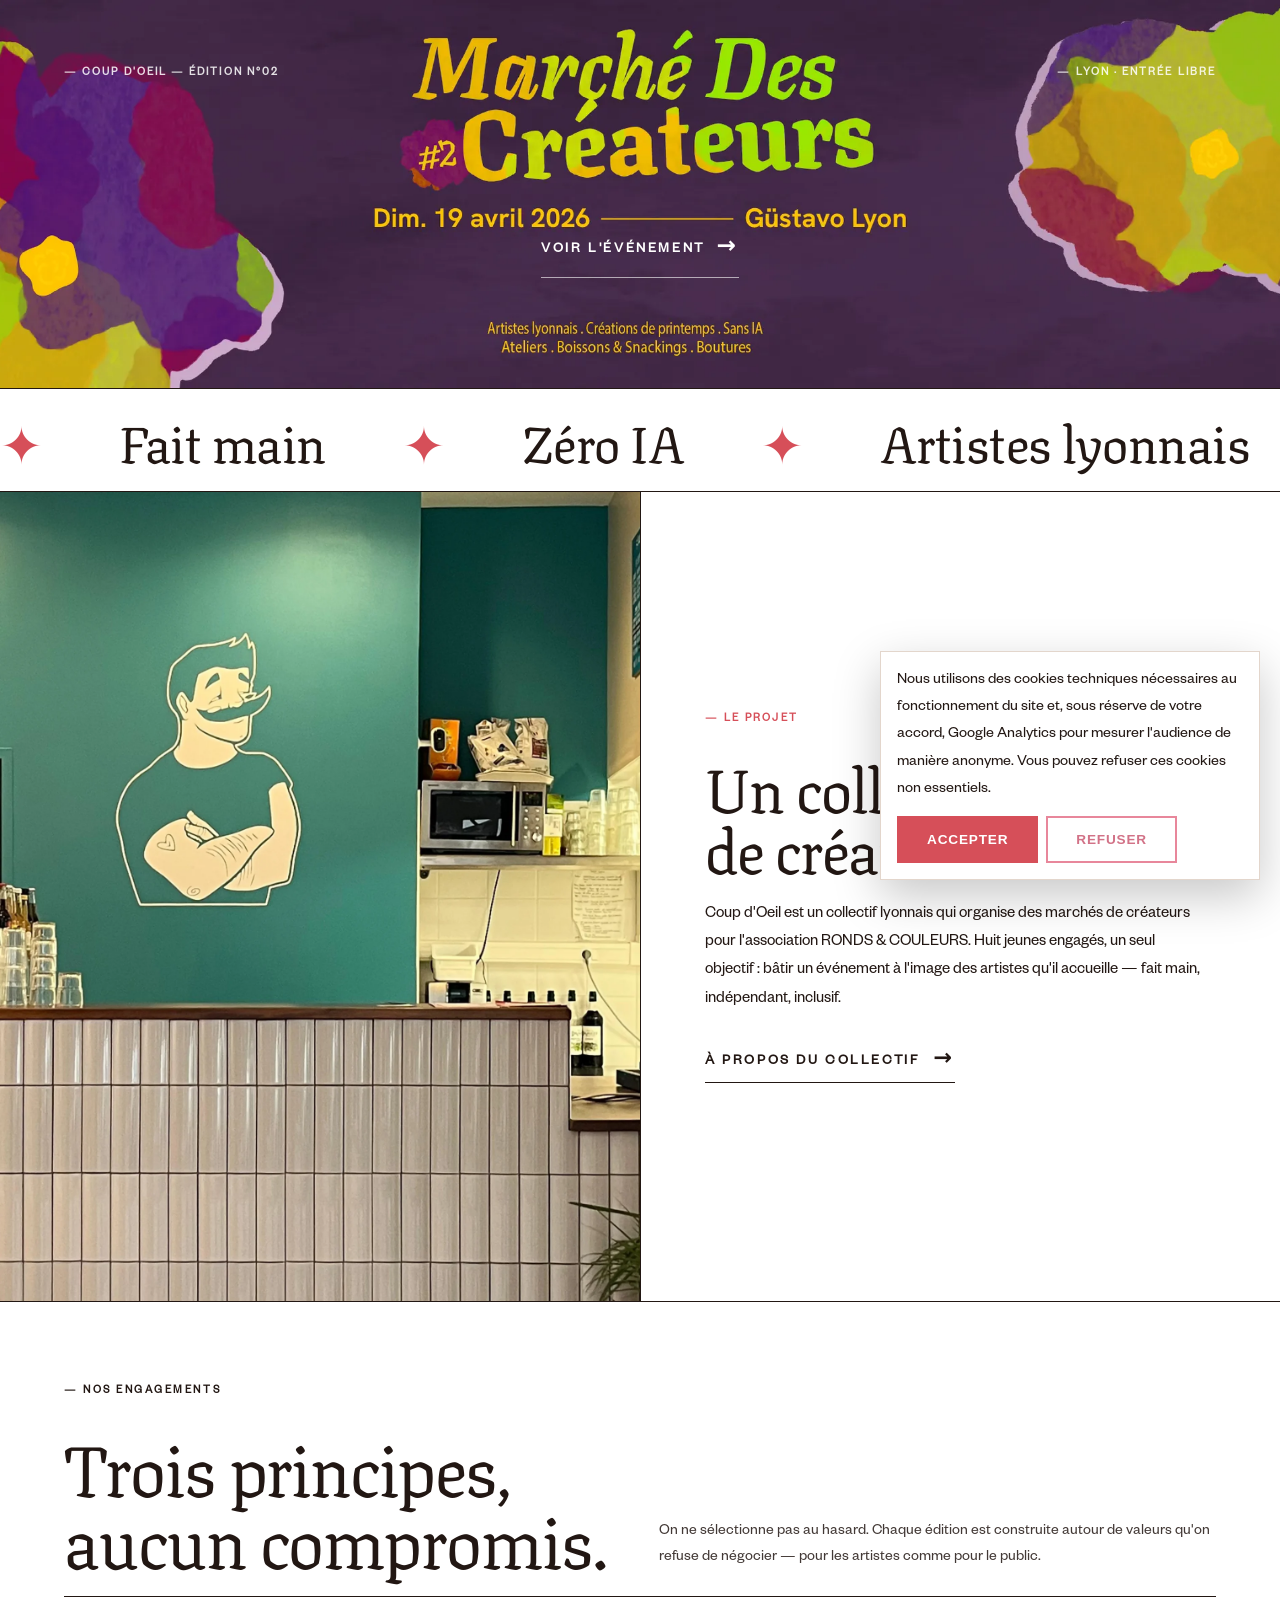
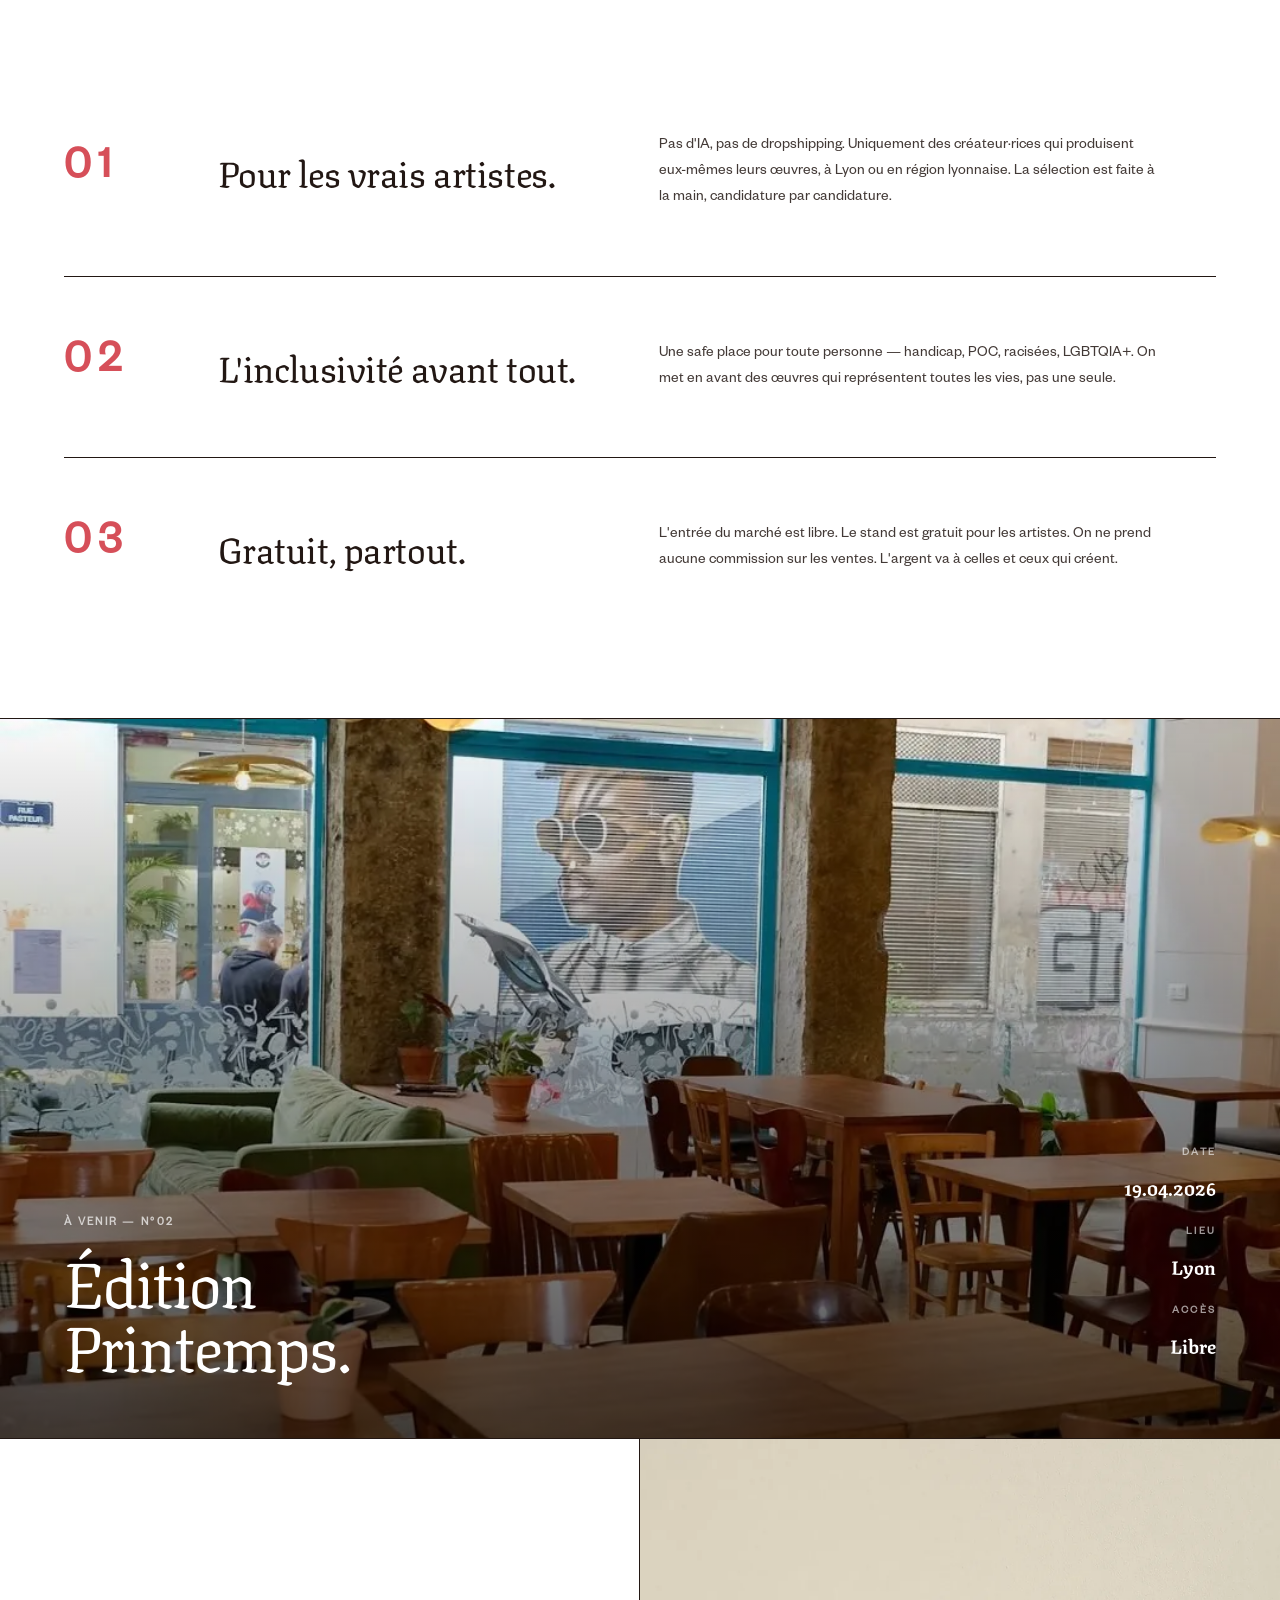
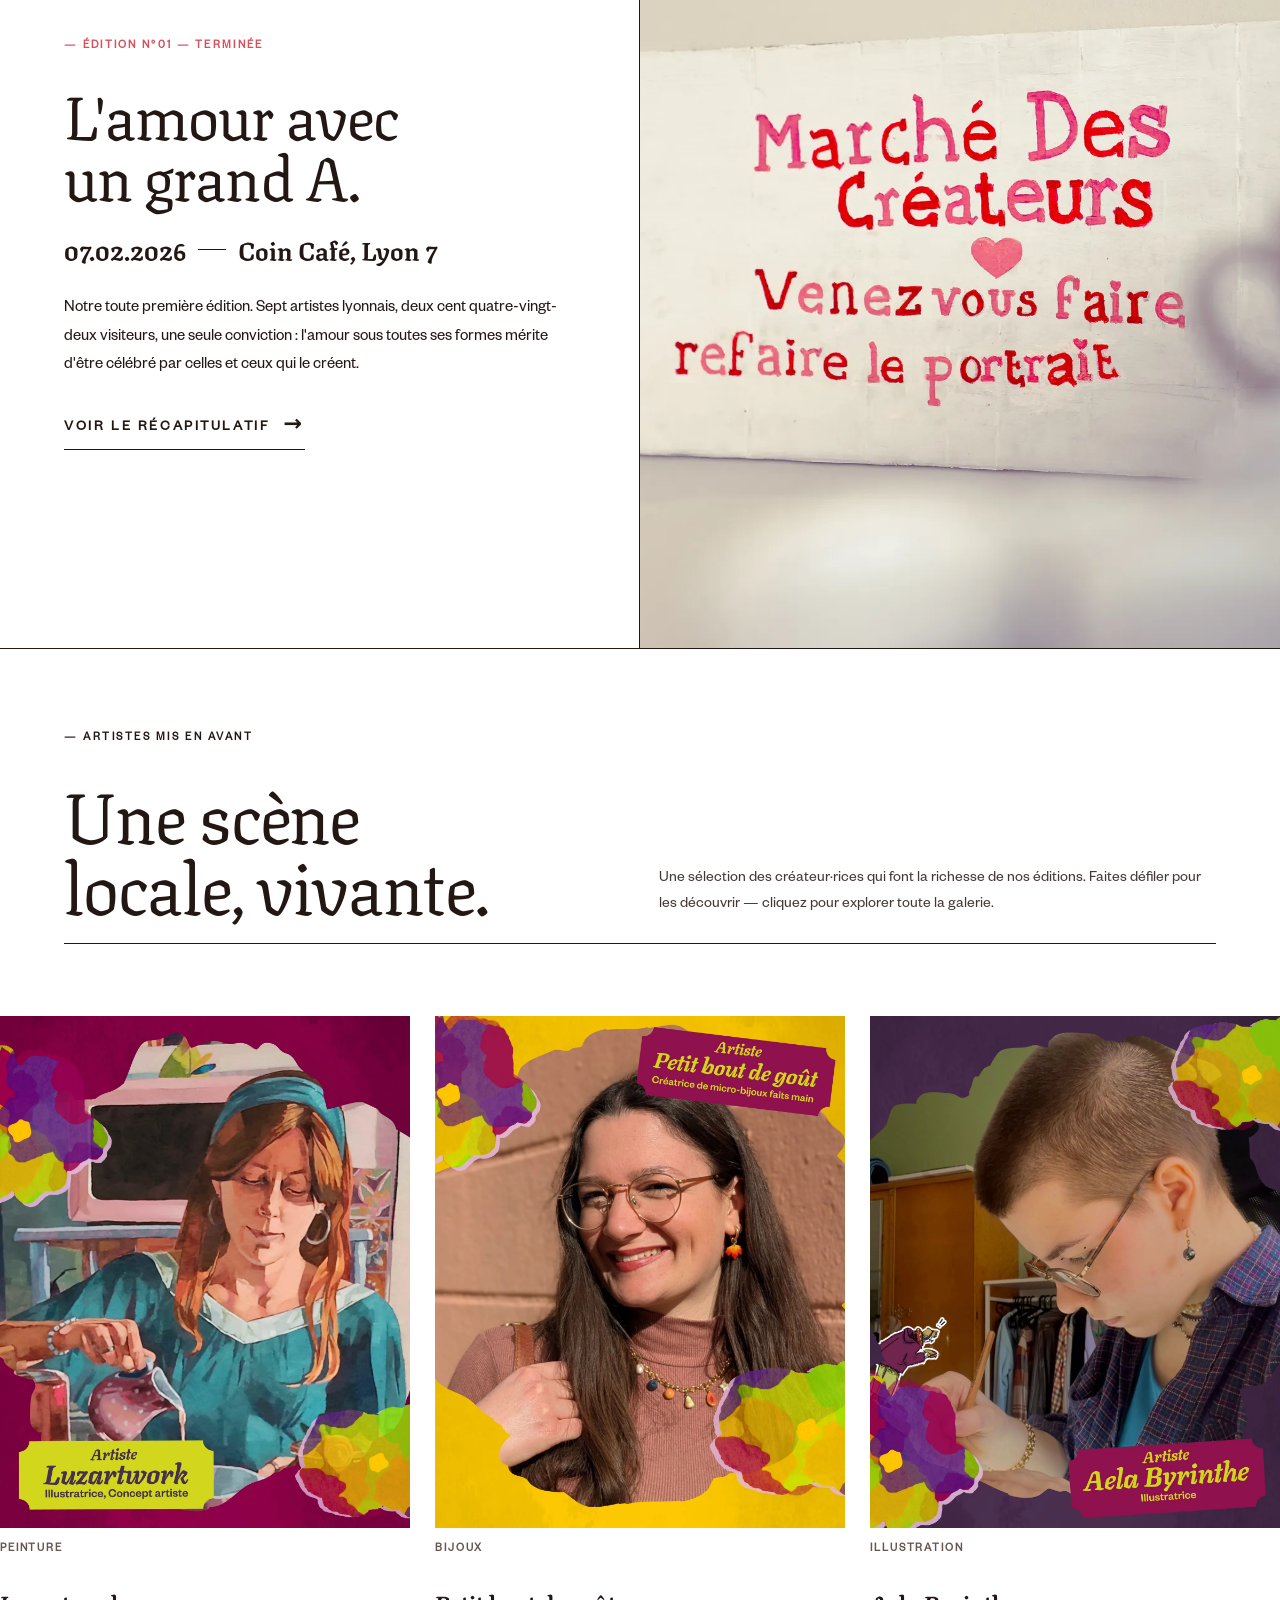
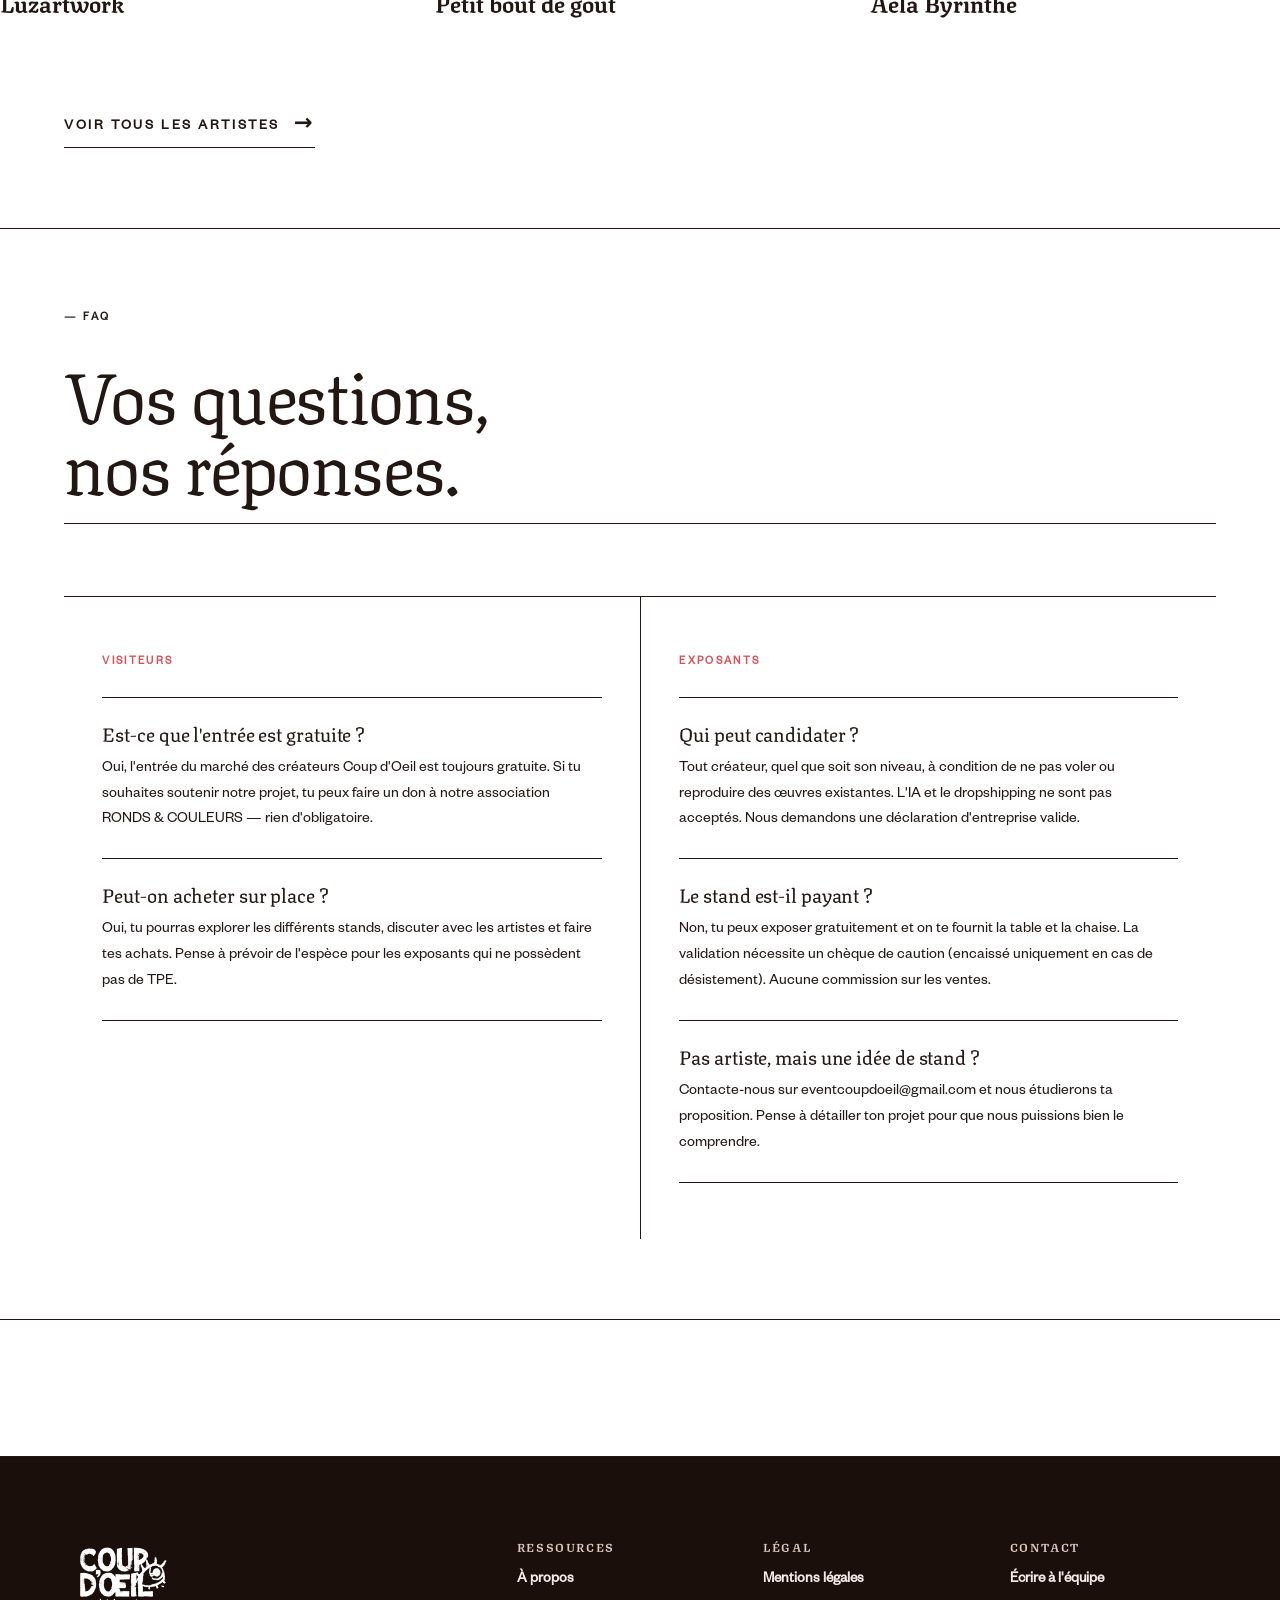
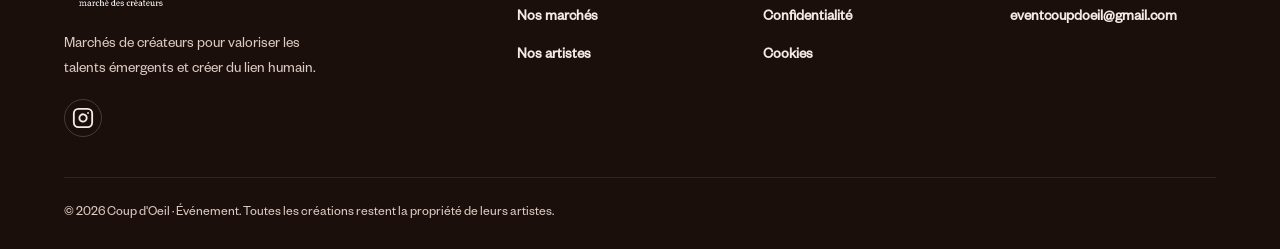
==== commit 90cec437: "new artists + GA4" ====
--- a/coupdoeil-site/index.html
+++ b/coupdoeil-site/index.html
@@ -23,6 +23,23 @@
     <link rel="stylesheet" href="assets/css/main.css" />
     <link rel="stylesheet" href="assets/css/forms.css" />
     <link rel="icon" href="assets/img/logo/FAVICON_COUP_OEIL-01.png" type="image/x-icon" />
+    <!-- Google Analytics 4 (Consent Mode v2) -->
+    <script>
+      window.dataLayer = window.dataLayer || [];
+      function gtag(){dataLayer.push(arguments);}
+      gtag('consent', 'default', {
+        ad_storage: 'denied',
+        ad_user_data: 'denied',
+        ad_personalization: 'denied',
+        analytics_storage: 'denied',
+        functionality_storage: 'granted',
+        security_storage: 'granted',
+        wait_for_update: 500
+      });
+      gtag('js', new Date());
+      gtag('config', 'G-PNR328WM2J', { anonymize_ip: true });
+    </script>
+    <script async src="https://www.googletagmanager.com/gtag/js?id=G-PNR328WM2J"></script>
   </head>
   <body>
     <header>
@@ -292,8 +309,9 @@
     </footer>
     <div class="cookie-banner" role="dialog" aria-label="Bandeau cookies">
       <p>
-        Nous utilisons des cookies techniques pour le bon fonctionnement du site
-        et une mesure d'audience locale. Vous pouvez refuser ces cookies non
+        Nous utilisons des cookies techniques nécessaires au fonctionnement du
+        site et, sous réserve de votre accord, Google Analytics pour mesurer
+        l'audience de manière anonyme. Vous pouvez refuser ces cookies non
         essentiels.
       </p>
       <div class="cookie-actions">
--- a/coupdoeil-site/assets/css/main.css
+++ b/coupdoeil-site/assets/css/main.css
@@ -540,6 +540,7 @@
 }
 
 .theme-toggle {
+  min-width: 50px;
   display: inline-flex;
   align-items: center;
   justify-content: center;
@@ -1340,6 +1341,23 @@
   gap: var(--spacing-xl);
 }
 
+.card-grid--artists {
+  grid-template-columns: repeat(3, minmax(0, 1fr));
+}
+
+@media (max-width: 980px) {
+  .card-grid--artists {
+    grid-template-columns: repeat(2, minmax(0, 1fr));
+  }
+}
+
+@media (max-width: 680px) {
+  .card-grid--artists {
+    grid-template-columns: 1fr;
+  }
+}
+
+
 .card {
   background: var(--color-surface);
   border: 1px solid var(--color-border);
@@ -1349,8 +1367,8 @@
   transition: border-color 0.3s ease;
 }
 
-.card:hover,
-.card:focus-within {
+a.card:hover,
+a.card:focus-within {
   border-color: var(--color-primary);
 }
 
@@ -1691,12 +1709,18 @@
 .event-card__cta {
   display: inline-flex;
   align-items: center;
-  gap: 5px;
+  gap: 7px;
   color: var(--color-primary-strong);
   font-weight: 600;
-  font-size: 0.9rem;
+  font-size: 1rem;
   margin-top: var(--spacing-sm);
   transition: gap 0.2s ease;
+}
+
+.event-card__cta svg,
+.event-card__cta img {
+  width: 1.2em;
+  height: 1.2em;
 }
 
 a.event-card:hover .event-card__cta {
@@ -2747,6 +2771,92 @@
   }
 }
 
+@media (max-width: 480px) {
+  main {
+    padding: var(--spacing) 10px var(--spacing-xl);
+  }
+
+  .hero-banner {
+    min-height: 320px;
+    background-attachment: scroll;
+  }
+
+  .section,
+  .section-wide,
+  .timeline-plain {
+    padding-left: 10px;
+    padding-right: 10px;
+  }
+
+  .event-cards {
+    grid-template-columns: 1fr;
+  }
+
+  .event-card__img,
+  .event-card__placeholder {
+    height: 200px;
+  }
+
+  .event-card__stat strong {
+    font-size: 1.7rem;
+  }
+
+  .cookie-banner {
+    right: 10px;
+    left: 10px;
+    width: auto;
+  }
+
+  .logo-img {
+    transform: scale(1.3);
+    height: 36px;
+  }
+
+  .nav-links {
+    font-size: 0.7rem;
+    gap: 3px;
+  }
+
+  .nav-links a {
+    padding: 4px 5px;
+  }
+}
+
+@media (max-width: 600px) {
+  .navbar {
+    padding: 6px 0;
+  }
+
+  .logo-img {
+    height: 36px;
+    transform: scale(1.2);
+  }
+
+  .nav-links {
+    font-size: 0.65rem;
+    gap: 2px;
+  }
+
+  .nav-links a {
+    padding: 3px 4px;
+  }
+
+  .nav-contact-btn {
+    padding: 4px 8px;
+    font-size: 0.7rem;
+  }
+
+  .theme-toggle {
+    min-width: 36px;
+    padding: 5px 7px;
+  }
+
+  .theme-toggle__icon {
+    width: 16px;
+    height: 16px;
+  }
+}
+
 @media (prefers-reduced-motion: reduce) {
   html {
     scroll-behavior: auto;
@@ -2956,30 +3066,37 @@
 }
 
 @media (max-width: 800px) {
-  .hero-editorial--poster .hero-editorial__top {
-    padding-top: 90px;
-    flex-direction: column;
-    gap: 8px;
-  }
   .hero-editorial.hero-editorial--poster {
-    height: auto;
-    min-height: 60vh;
+    height: 50vw;
+    min-height: 0;
     max-height: none;
     background-size: cover;
     background-position: center center;
   }
-}
-
-@media (max-width: 480px) {
-  .hero-editorial.hero-editorial--poster {
-    min-height: 55vh;
-  }
   .hero-editorial--poster .hero-editorial__top {
-    padding-top: 70px;
-    font-size: 0.62rem;
+    position: absolute;
+    top: 0;
+    left: 0;
+    padding: 1.5vw 3vw 0;
+    gap: 0.5vw;
+    align-items: flex-start;
+    font-size: 1.3vw;
+    letter-spacing: 0.12em;
+    color: rgba(255, 255, 255, 0.6);
+  }
+  .hero-editorial--poster .hero-editorial__top span::before {
+    content: none;
   }
   .hero-editorial--poster .hero-editorial__bottom {
-    padding-bottom: clamp(48px, 6vh, 80px);
+    padding: 32vw var(--edge) 5vw;
+  }
+  .hero-editorial--poster .hero-editorial__cta {
+    font-size: 1.4vw;
+    padding: 0;
+    letter-spacing: 0.1em;
+    border-bottom: none;
+    text-decoration: underline;
+    text-underline-offset: 2px;
   }
 }
 
@@ -3087,7 +3204,7 @@
   padding: 14px 0;
   border-bottom: 1px solid #fff;
   color: #fff;
-  font-size: 0.78rem;
+  font-size: 0.9rem;
   text-transform: uppercase;
   letter-spacing: 0.18em;
   font-weight: 800;
@@ -3097,7 +3214,8 @@
 
 .hero-editorial__cta::after {
   content: "→";
-  font-size: 1.1rem;
+  font-size: 1.45rem;
+  line-height: 1;
   transition: transform 0.3s ease;
 }
 
@@ -3169,9 +3287,19 @@
 
 .ed-section__head > div {
   display: grid;
-  grid-template-columns: minmax(0, 2fr) minmax(0, 1.2fr);
-  gap: clamp(32px, 5vw, 96px);
+  grid-template-columns: clamp(70px, 8vw, 120px) minmax(0, 1.4fr) minmax(0, 2fr);
+  column-gap: clamp(24px, 4vw, 80px);
+  row-gap: var(--spacing);
   align-items: end;
+}
+
+.ed-section__head > div > .ed-section__title {
+  grid-column: 1 / 3;
+}
+
+.ed-section__head > div > .ed-section__intro {
+  grid-column: 3;
+  max-width: none;
 }
 
 .ed-section__kicker {
@@ -3311,13 +3439,15 @@
   color: var(--color-text);
   text-transform: uppercase;
   letter-spacing: 0.18em;
-  font-size: 0.75rem;
+  font-size: 0.9rem;
   font-weight: 800;
   align-self: flex-start;
 }
 
 .split__cta::after {
   content: "→";
+  font-size: 1.4rem;
+  line-height: 1;
   transition: transform 0.3s ease;
 }
 
@@ -3370,10 +3500,12 @@
   grid-template-columns: clamp(70px, 8vw, 120px) minmax(0, 1.4fr) minmax(0, 2fr);
   column-gap: clamp(24px, 4vw, 80px);
   row-gap: clamp(12px, 1.6vh, 24px);
+  align-items: center;
   padding: clamp(40px, 6vw, 64px) 0;
   border-bottom: var(--rule);
-  align-items: start;
-}
+}
+
+
 
 .ed-list__item:last-child {
   border-bottom: none;
@@ -3381,22 +3513,23 @@
 
 .ed-list__num {
   font-family: var(--font-base);
-  font-size: clamp(1.8rem, 1vw, 0.95rem);
+  font-size: clamp(2.4rem, 3.5vw, 3.4rem);
   font-weight: 700;
   letter-spacing: 0.18em;
   color: var(--color-primary);
   line-height: 1;
-  padding-top: 0.6em;
+  text-box: trim-both cap alphabetic;
 }
 
 .ed-list__title {
   font-family: var(--font-heading);
   font-size: clamp(1.6rem, 2.8vw, 2.4rem);
   font-weight: 400;
-  line-height: 1.05;
+  line-height: 1;
   letter-spacing: -0.012em;
   margin: 0;
   color: var(--color-text);
+  text-box: trim-both cap alphabetic;
 }
 
 .ed-list__text {
@@ -3405,6 +3538,7 @@
   color: var(--color-text);
   max-width: 56ch;
   opacity: 0.85;
+  margin: 0;
 }
 
 @media (max-width: 900px) {
@@ -3412,11 +3546,18 @@
     grid-template-columns: clamp(56px, 10vw, 80px) 1fr;
     row-gap: var(--spacing);
   }
+  .ed-list__num {
+    grid-column: 1;
+    grid-row: 1 / span 2;
+    align-self: center;
+  }
   .ed-list__title {
     grid-column: 2;
+    grid-row: 1;
   }
   .ed-list__text {
     grid-column: 2;
+    grid-row: 2;
   }
 }
 
@@ -3426,7 +3567,7 @@
     padding: clamp(24px, 5vw, 40px) 0;
   }
   .ed-list__num {
-    font-size: 1.4rem;
+    font-size: 2rem;
   }
   .ed-list__title {
     grid-column: auto;
@@ -3665,7 +3806,7 @@
   display: inline-block;
   margin-top: var(--spacing-sm);
   font-family: var(--font-base);
-  font-size: 0.78rem;
+  font-size: 0.92rem;
   font-weight: 700;
   text-transform: uppercase;
   letter-spacing: 0.18em;
